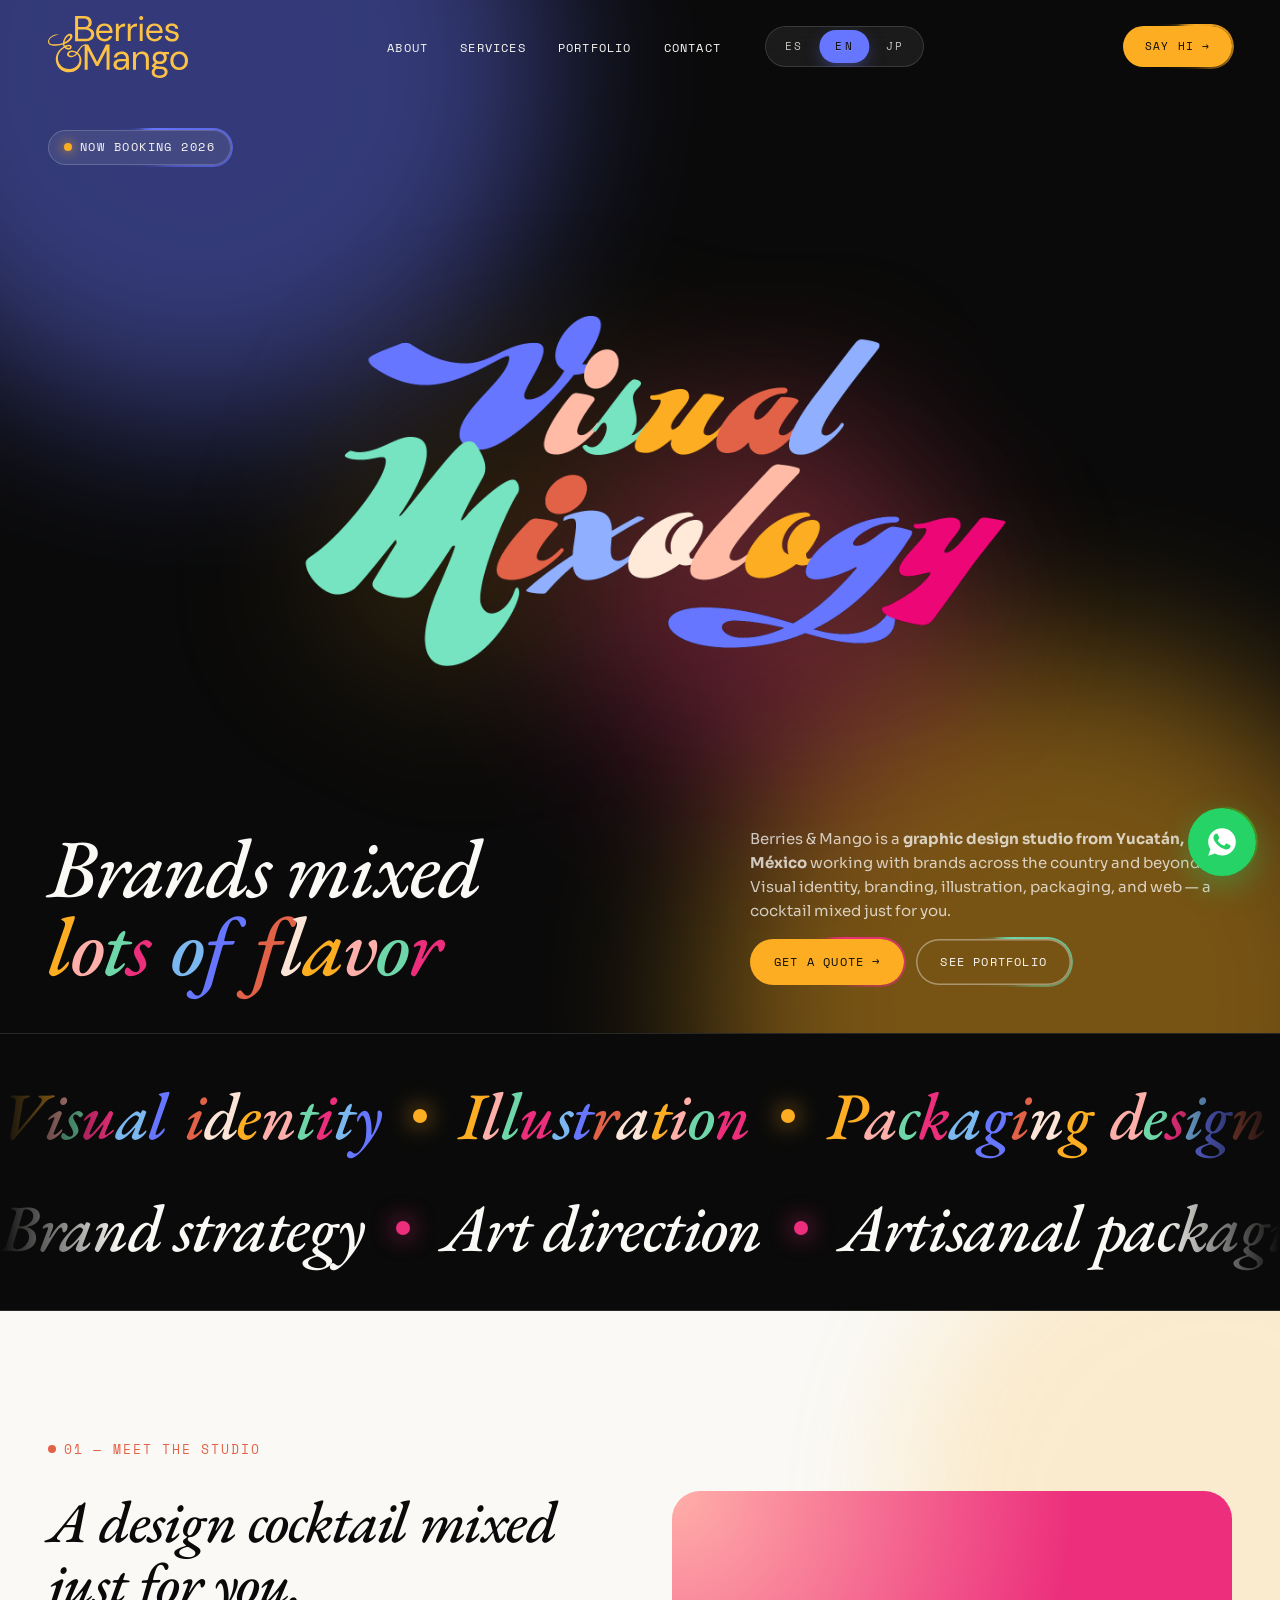
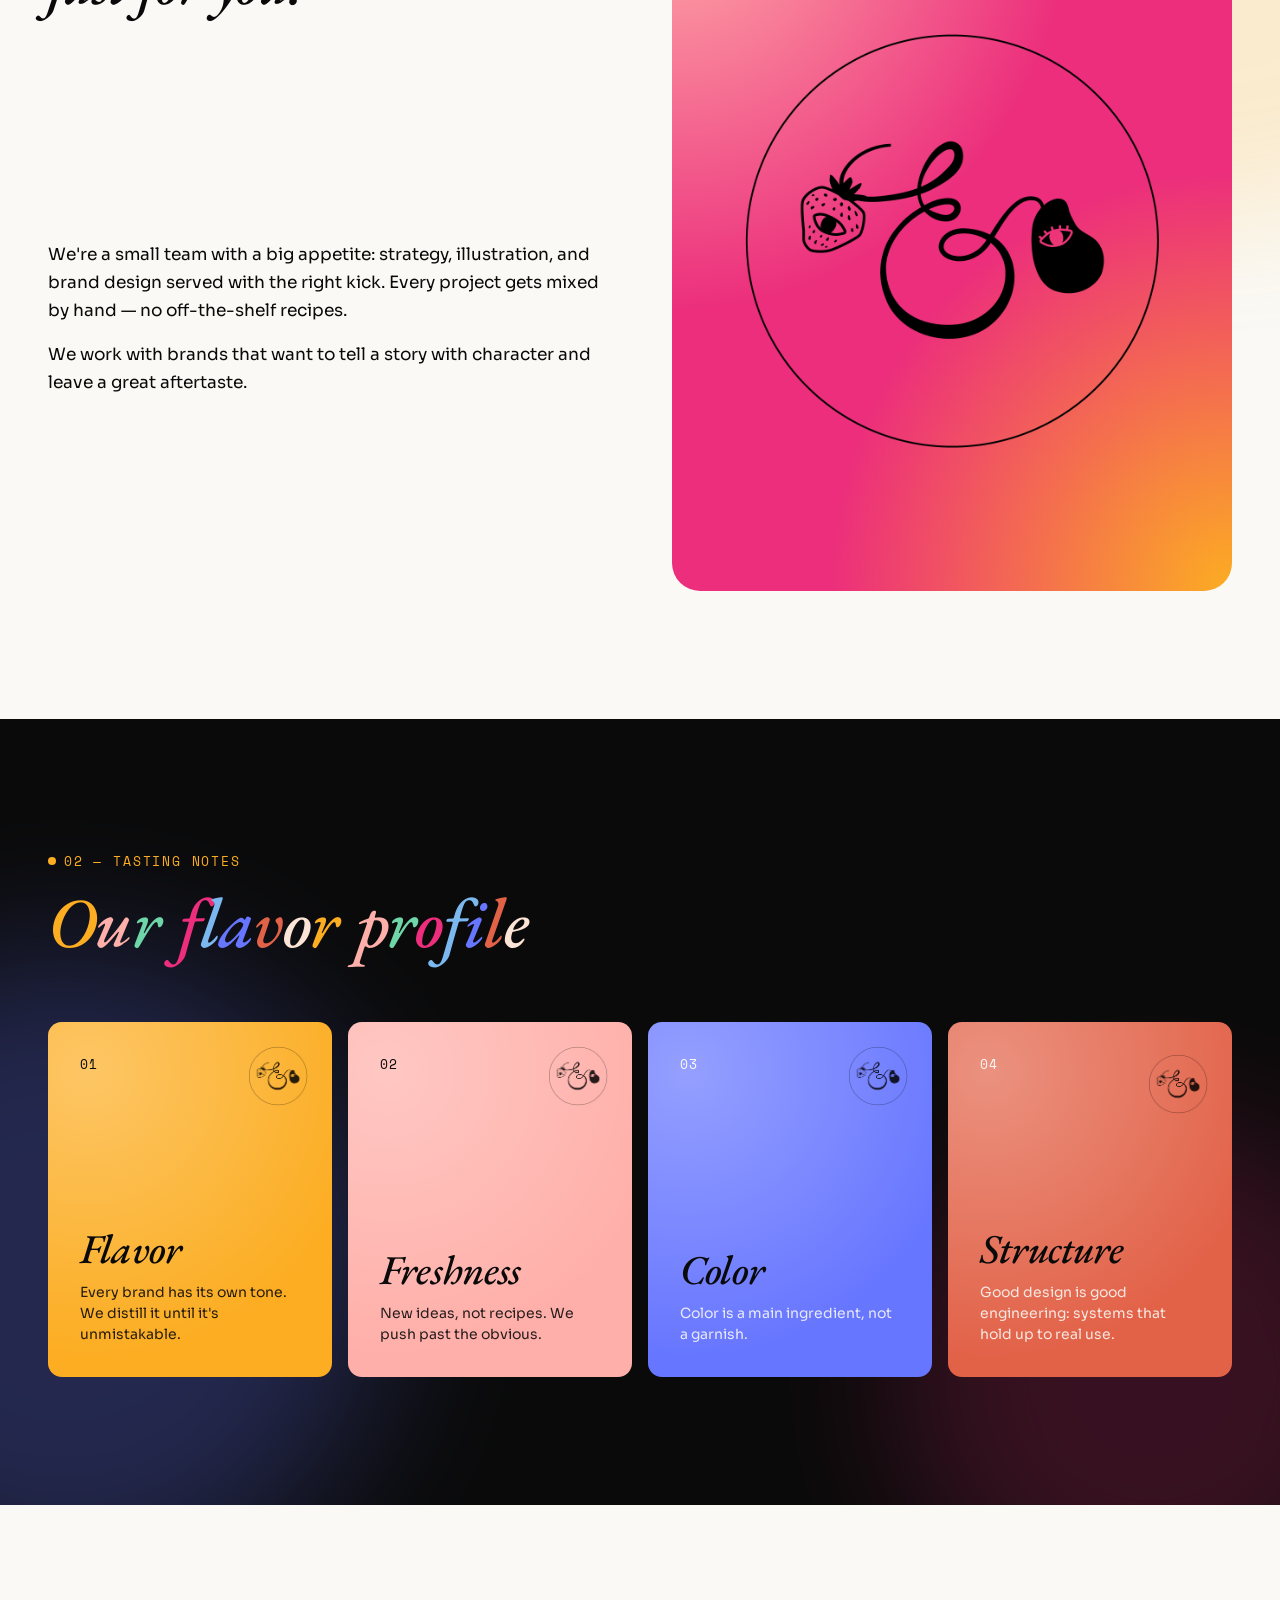
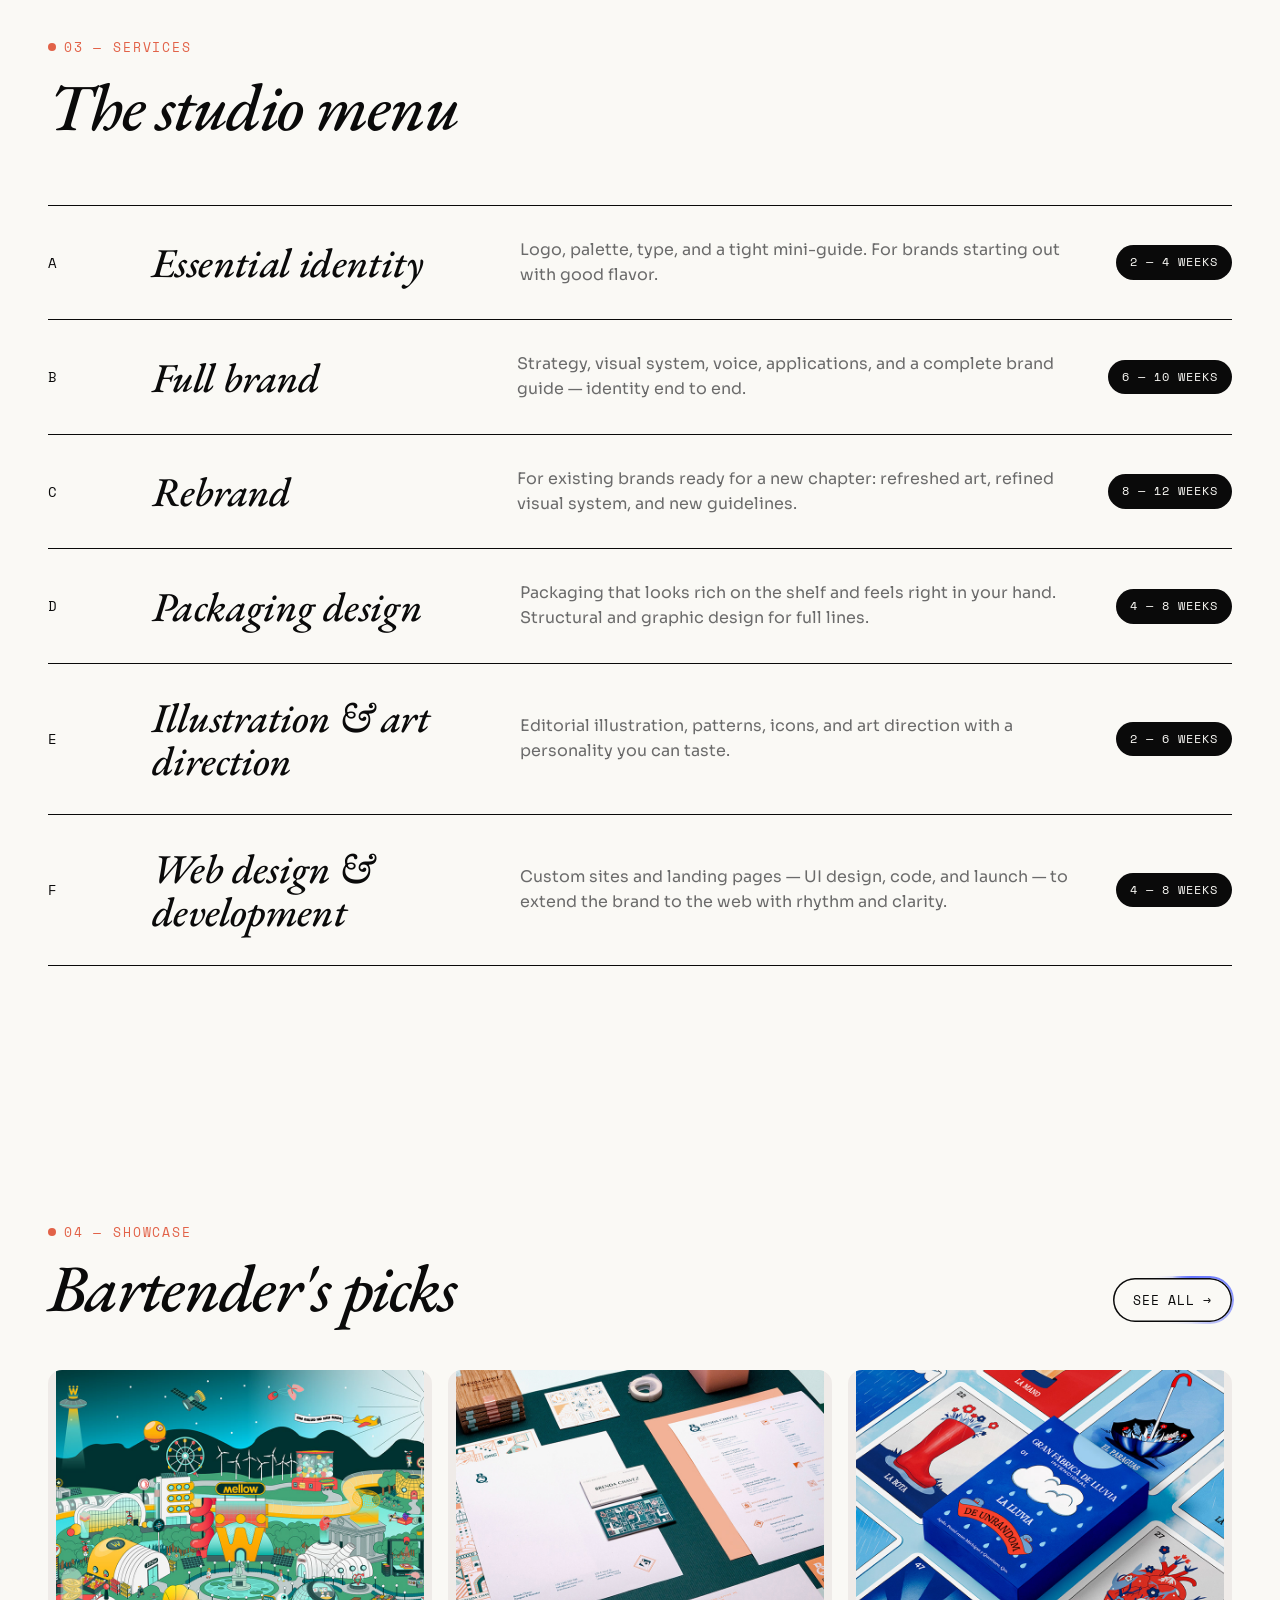
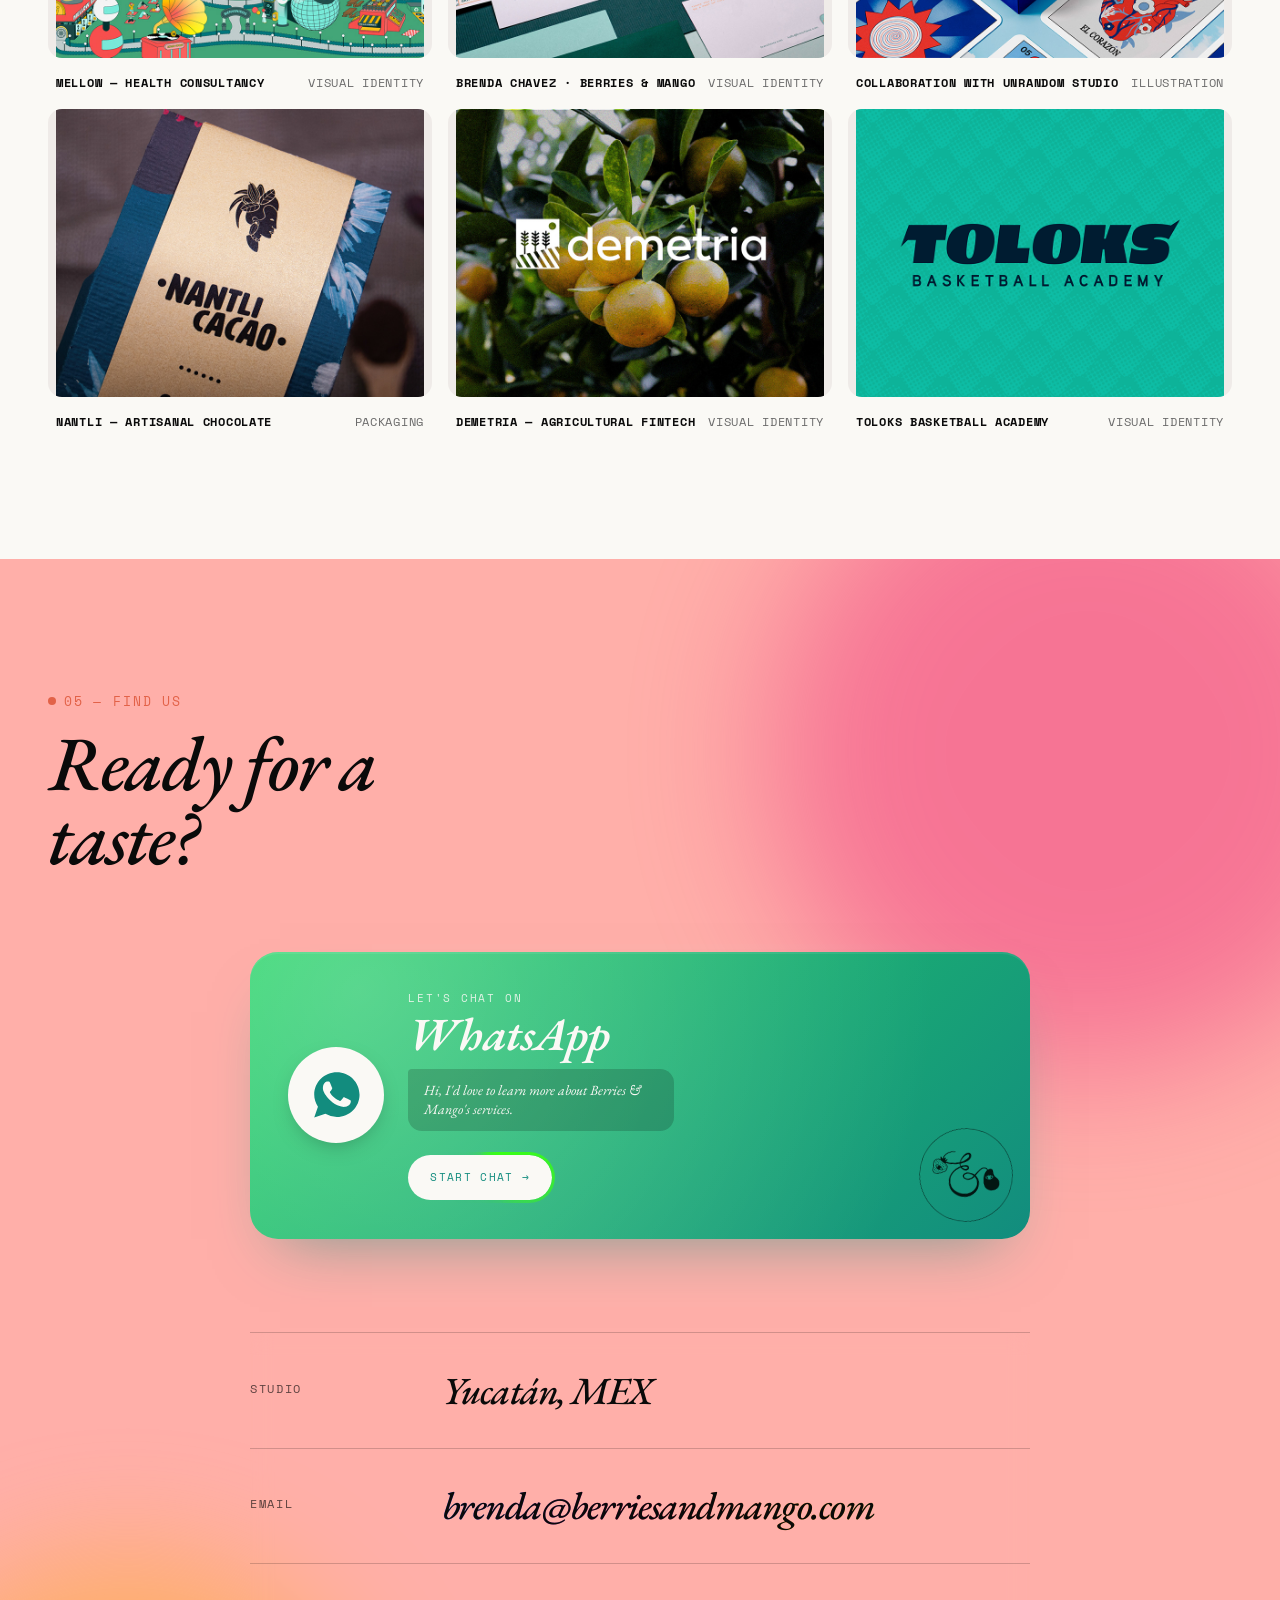
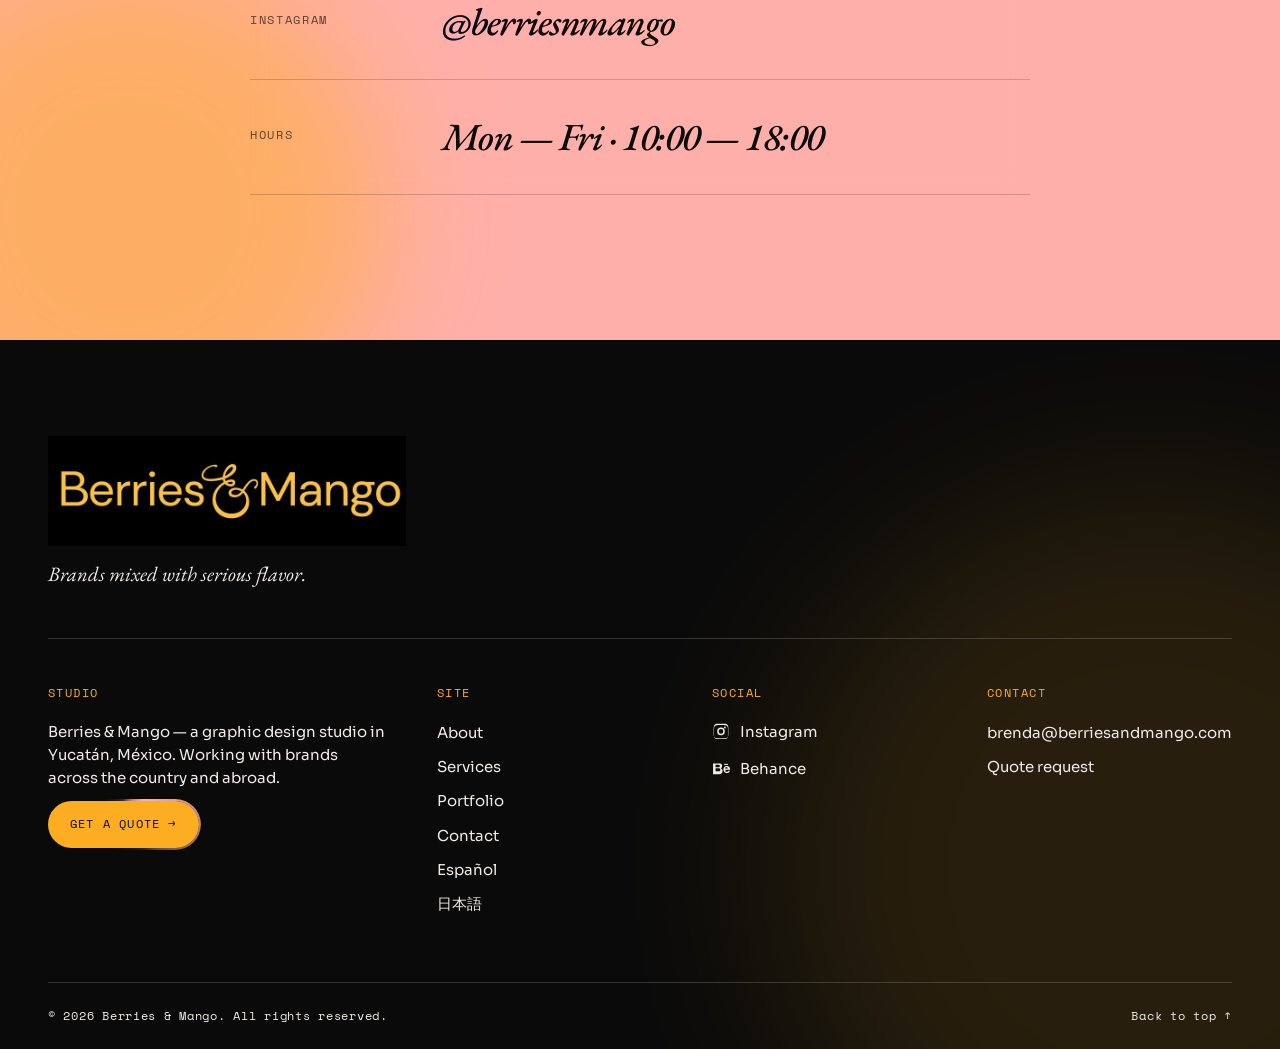
==== en/index.html @ c218f455 "JP polish: Japan auto-redirect, color-morphing switcher, bilingual logos 1. JAPAN AUTO-REDIRECT VIA " ====
<!DOCTYPE html>
<html lang="en">
<head>
    <meta charset="UTF-8">
    <meta name="viewport" content="width=device-width, initial-scale=1.0, viewport-fit=cover">

    <!-- Language detection: EN default here, ja or Asia/Tokyo → /jp/, es/pt → / -->
    <script>
    (function(){try{
        if(localStorage.getItem('bm-lang')==='en') return;
        var langs=(navigator.languages||[navigator.language||'en']).map(function(l){return (l||'').slice(0,2).toLowerCase()});
        var tz='';try{tz=Intl.DateTimeFormat().resolvedOptions().timeZone||'';}catch(e){}
        var inJapan = tz === 'Asia/Tokyo' || langs.some(function(l){return l==='ja';});
        if(inJapan) { location.replace('/jp/' + (location.hash||'')); return; }
        if(langs.some(function(l){return l==='es'||l==='pt'||l==='ca'||l==='gl';})) location.replace('/' + (location.hash||''));
    }catch(e){}})();
    </script>

    <!-- ============== PRIMARY SEO ============== -->
    <title>Berries &amp; Mango — Graphic Design Studio from Yucatán, México</title>
    <meta name="description" content="Berries &amp; Mango is a graphic design studio based in Yucatán, México — working with brands across the country and abroad. Visual identity, branding, packaging, illustration, and web design served with serious flavor.">
    <meta name="keywords" content="graphic design studio Mexico, branding studio Yucatán, Mexican design studio, packaging design Mexico, visual identity studio, illustration studio, web design Mexico, brand strategy, Berries and Mango, Brenda Chavez">
    <meta name="author" content="Berries &amp; Mango">
    <meta name="robots" content="index, follow, max-image-preview:large, max-snippet:-1">
    <meta name="googlebot" content="index, follow">
    <meta name="theme-color" content="#0a0a0a">
    <meta name="color-scheme" content="dark light">

    <link rel="canonical" href="https://berriesandmango.com/en/">
    <link rel="alternate" hreflang="en" href="https://berriesandmango.com/en/">
    <link rel="alternate" hreflang="es-MX" href="https://berriesandmango.com/">
    <link rel="alternate" hreflang="es" href="https://berriesandmango.com/">
    <link rel="alternate" hreflang="ja" href="https://berriesandmango.com/jp/">
    <link rel="alternate" hreflang="x-default" href="https://berriesandmango.com/">

    <meta name="geo.region" content="MX-YUC">
    <meta name="geo.placename" content="Mérida, Yucatán, México">
    <meta name="geo.position" content="20.9674;-89.5926">
    <meta name="ICBM" content="20.9674, -89.5926">

    <!-- ============== OPEN GRAPH ============== -->
    <meta property="og:type" content="website">
    <meta property="og:site_name" content="Berries &amp; Mango">
    <meta property="og:title" content="Berries &amp; Mango — Graphic Design Studio from Yucatán, México">
    <meta property="og:description" content="Visual identity, branding, packaging, illustration, and web design. A graphic design studio from Yucatán, México, working with brands across the country and abroad.">
    <meta property="og:url" content="https://berriesandmango.com/en/">
    <meta property="og:locale" content="en_US">
    <meta property="og:locale:alternate" content="es_MX">
    <meta property="og:image" content="https://berriesandmango.com/assets/images/hero-visual-mixology-clean.png">
    <meta property="og:image:width" content="2724">
    <meta property="og:image:height" content="1292">
    <meta property="og:image:alt" content="Visual Mixology — Berries &amp; Mango design studio">

    <!-- ============== TWITTER ============== -->
    <meta name="twitter:card" content="summary_large_image">
    <meta name="twitter:site" content="@berriesnmango">
    <meta name="twitter:creator" content="@berriesnmango">
    <meta name="twitter:title" content="Berries &amp; Mango — Graphic Design Studio from Yucatán, México">
    <meta name="twitter:description" content="Visual identity, branding, packaging, illustration, and web — served with serious flavor.">
    <meta name="twitter:image" content="https://berriesandmango.com/assets/images/hero-visual-mixology-clean.png">

    <!-- ============== ICONS / MANIFEST ============== -->
    <link rel="icon" type="image/png" sizes="192x192" href="/assets/images/favicon-192.png">
    <link rel="apple-touch-icon" href="/assets/images/favicon-192.png">
    <link rel="manifest" href="/site.webmanifest">
    <meta name="apple-mobile-web-app-title" content="Berries &amp; Mango">
    <meta name="application-name" content="Berries &amp; Mango">
    <meta name="format-detection" content="telephone=no">

    <!-- ============== PERFORMANCE ============== -->
    <link rel="preload" as="image" href="/assets/images/hero-visual-mixology-clean.png" fetchpriority="high">
    <link rel="preload" as="style" href="/styles.css">

    <link rel="stylesheet" href="/styles.css">

    <!-- ============== STRUCTURED DATA — Organization ============== -->
    <script type="application/ld+json">
    {
      "@context": "https://schema.org",
      "@type": "Organization",
      "@id": "https://berriesandmango.com/#organization",
      "name": "Berries & Mango",
      "alternateName": ["Berries and Mango", "B&M"],
      "url": "https://berriesandmango.com/en/",
      "logo": { "@type": "ImageObject", "url": "https://berriesandmango.com/assets/images/logo-symbol.png", "width": 512, "height": 512 },
      "image": "https://berriesandmango.com/assets/images/hero-visual-mixology-clean.png",
      "description": "Graphic design studio in Yucatán, México. Branding, visual identity, packaging, illustration, and web design for brands across Mexico and abroad.",
      "foundingDate": "2018",
      "founder": { "@type": "Person", "name": "Brenda Chavez" },
      "address": { "@type": "PostalAddress", "addressLocality": "Mérida", "addressRegion": "Yucatán", "addressCountry": "MX" },
      "areaServed": [
        { "@type": "Country", "name": "Mexico" },
        { "@type": "Country", "name": "United States" },
        { "@type": "Country", "name": "Spain" },
        { "@type": "AdministrativeArea", "name": "Latin America" }
      ],
      "knowsLanguage": ["es", "en"],
      "email": "brenda@berriesandmango.com",
      "sameAs": ["https://instagram.com/berriesnmango", "https://www.behance.net/berriesnmango"],
      "contactPoint": [{ "@type": "ContactPoint", "contactType": "sales", "availableLanguage": ["Spanish", "English"], "url": "https://wa.me/529993946353" }]
    }
    </script>

    <script type="application/ld+json">
    {
      "@context": "https://schema.org",
      "@type": "WebSite",
      "@id": "https://berriesandmango.com/en/#website",
      "url": "https://berriesandmango.com/en/",
      "name": "Berries & Mango",
      "description": "Graphic design studio in Yucatán, México — branding, visual identity, packaging, illustration and web design.",
      "inLanguage": "en",
      "publisher": { "@id": "https://berriesandmango.com/#organization" }
    }
    </script>

    <script type="application/ld+json">
    {
      "@context": "https://schema.org",
      "@type": "ProfessionalService",
      "@id": "https://berriesandmango.com/en/#service",
      "name": "Berries & Mango — Design Services",
      "image": "https://berriesandmango.com/assets/images/hero-visual-mixology-clean.png",
      "url": "https://berriesandmango.com/en/#services",
      "telephone": "+52-999-394-6353",
      "priceRange": "$$",
      "address": { "@type": "PostalAddress", "addressLocality": "Mérida", "addressRegion": "Yucatán", "addressCountry": "MX" },
      "geo": { "@type": "GeoCoordinates", "latitude": 20.9674, "longitude": -89.5926 },
      "serviceArea": { "@type": "GeoCircle", "geoMidpoint": { "@type": "GeoCoordinates", "latitude": 23.6345, "longitude": -102.5528 }, "geoRadius": "2000000" },
      "areaServed": [
        { "@type": "Country", "name": "Mexico" },
        { "@type": "Country", "name": "United States" },
        { "@type": "Country", "name": "Spain" }
      ],
      "hasOfferCatalog": {
        "@type": "OfferCatalog",
        "name": "Studio menu",
        "itemListElement": [
          { "@type": "Offer", "itemOffered": { "@type": "Service", "name": "Essential identity", "description": "Logo, palette, type, and a tight mini-guide for brands just getting started." } },
          { "@type": "Offer", "itemOffered": { "@type": "Service", "name": "Full brand", "description": "Strategy, visual system, voice, applications, and a complete brand guide." } },
          { "@type": "Offer", "itemOffered": { "@type": "Service", "name": "Rebrand", "description": "For existing brands ready for a new chapter — refreshed art, refined system, new guides." } },
          { "@type": "Offer", "itemOffered": { "@type": "Service", "name": "Packaging design", "description": "Structural and graphic packaging for a whole product line." } },
          { "@type": "Offer", "itemOffered": { "@type": "Service", "name": "Illustration & art direction", "description": "Editorial illustration, patterns, icons, and art direction with personality." } },
          { "@type": "Offer", "itemOffered": { "@type": "Service", "name": "Web design & development", "description": "Custom sites and landing pages — UI design, code, and launch — to extend the brand to the web." } }
        ]
      }
    }
    </script>
</head>
<body class="page">

    <!-- ============== LOADER ============== -->
    <div class="loader" data-loader>
        <div class="loader__inner">
            <div class="loader__mark" data-color-mix="violet,mint,mango">B&amp;M</div>
            <div class="loader__bar"><div class="loader__bar-fill" data-loader-bar></div></div>
            <span class="loader__progress" data-loader-progress>0%</span>
        </div>
    </div>

    <div class="page__wrap">

        <!-- ============== HEADER ============== -->
        <header class="header" data-header>
            <div class="header__inner">
                <a class="header__logo" href="/en/" aria-label="Berries &amp; Mango — Home">
                    <img class="header__logo-mark" src="/assets/images/logo.svg" alt="Berries &amp; Mango">
                </a>

                <nav class="header__nav" aria-label="Main navigation">
                    <ul class="header__nav-list">
                        <li class="header__nav-item"><a class="header__nav-link" href="#about">About</a></li>
                        <li class="header__nav-item"><a class="header__nav-link" href="#services">Services</a></li>
                        <li class="header__nav-item"><a class="header__nav-link" href="/en/portfolio.html">Portfolio</a></li>
                        <li class="header__nav-item"><a class="header__nav-link" href="#contact">Contact</a></li>
                        <li class="header__nav-item header__nav-item--lang">
                            <div class="lang" style="--lang-count: 3; --lang-pos: 1;" data-active="en" role="group" aria-label="Switch language">
                                <a class="lang__opt" href="/" data-lang-switch="es" aria-label="Cambiar a Español">ES</a>
                                <a class="lang__opt is-active" href="/en/" data-lang-switch="en" aria-current="true">EN</a>
                                <a class="lang__opt" href="/jp/" data-lang-switch="ja" aria-label="日本語に切替">JP</a>
                            </div>
                        </li>
                    </ul>
                </nav>

                <a class="header__cta glow glow--mango" href="https://wa.me/529993946353?text=Hi%2C%20I'd%20love%20to%20learn%20more%20about%20Berries%20%26%20Mango's%20services." target="_blank" rel="noopener noreferrer" data-magnetic="0.25">
                    <span>Say hi</span>
                    <span aria-hidden="true">→</span>
                </a>

                <button class="header__burger glow glow--mango" type="button" aria-label="Open menu" data-burger>
                    <span class="header__burger-line"></span>
                    <span class="header__burger-line"></span>
                </button>
            </div>
        </header>

        <main class="page__main" id="top">

            <!-- ============== HERO ============== -->
            <section class="hero" id="hero">
                <div class="hero__bg" aria-hidden="true">
                    <div class="hero__bg-blob hero__bg-blob--1"></div>
                    <div class="hero__bg-blob hero__bg-blob--2"></div>
                    <div class="hero__bg-blob hero__bg-blob--3"></div>
                </div>

                <div class="hero__inner">
                    <a class="hero__eyebrow hero__eyebrow--link glow glow--violet" style="--glow-delay:.15s"
                       href="https://wa.me/529993946353?text=Hi%2C%20I'd%20love%20to%20book%20a%20call%20to%20chat%20about%20my%20project."
                       target="_blank" rel="noopener noreferrer">
                        Now booking 2026
                    </a>

                    <div class="hero__art">
                        <img class="hero__art-img" src="/assets/images/hero-visual-mixology-clean.png" alt="Visual Mixology — Berries &amp; Mango" width="2724" height="1292" fetchpriority="high" decoding="async">
                    </div>

                    <div class="hero__copy">
                        <h1 class="hero__heading" data-wave>
                            <span class="hero__heading-line">Brands mixed</span>
                            <span class="hero__heading-line hero__heading-line--mix" data-color-mix>lots of flavor</span>
                        </h1>

                        <div class="hero__body">
                            <p class="hero__lede">
                                Berries &amp; Mango is a <strong>graphic design studio from Yucatán, México</strong>
                                working with brands across the country and beyond. Visual identity, branding,
                                illustration, packaging, and web — a cocktail mixed just for you.
                            </p>

                            <div class="hero__actions">
                                <a class="hero__cta hero__cta--primary glow glow--pink" style="--glow-delay:.4s" href="https://wa.me/529993946353?text=Hi%2C%20I'd%20like%20a%20quote%20for%20a%20design%20project." data-magnetic="0.3">
                                    <span>Get a quote</span>
                                    <span class="hero__cta-arrow" aria-hidden="true">→</span>
                                </a>
                                <a class="hero__cta hero__cta--ghost glow glow--mint" style="--glow-delay:.9s" href="/en/portfolio.html" data-magnetic="0.2">
                                    <span>See portfolio</span>
                                </a>
                            </div>
                        </div>
                    </div>
                </div>
            </section>

            <!-- ============== MARQUEE ============== -->
            <section class="marquee" aria-label="Services">
                <div class="marquee__row">
                    <div class="marquee__track" data-marquee>
                        <div class="marquee__group">
                            <span class="marquee__item" data-color-mix>Visual identity</span>
                            <span class="marquee__dot" aria-hidden="true"></span>
                            <span class="marquee__item" data-color-mix>Illustration</span>
                            <span class="marquee__dot" aria-hidden="true"></span>
                            <span class="marquee__item" data-color-mix>Packaging design</span>
                            <span class="marquee__dot" aria-hidden="true"></span>
                            <span class="marquee__item" data-color-mix>Web design</span>
                            <span class="marquee__dot" aria-hidden="true"></span>
                            <span class="marquee__item" data-color-mix>Brand design</span>
                            <span class="marquee__dot" aria-hidden="true"></span>
                            <span class="marquee__item" data-color-mix>Graphic design</span>
                            <span class="marquee__dot" aria-hidden="true"></span>
                            <span class="marquee__item" data-color-mix>Icon design</span>
                            <span class="marquee__dot" aria-hidden="true"></span>
                            <span class="marquee__item" data-color-mix>Brands with flavor</span>
                            <span class="marquee__dot" aria-hidden="true"></span>
                            <span class="marquee__item" data-color-mix>Patterns</span>
                            <span class="marquee__dot" aria-hidden="true"></span>
                            <span class="marquee__item" data-color-mix>Strategy</span>
                            <span class="marquee__dot" aria-hidden="true"></span>
                            <span class="marquee__item" data-color-mix>Brand guidelines</span>
                            <span class="marquee__dot" aria-hidden="true"></span>
                        </div>
                        <div class="marquee__group" aria-hidden="true">
                            <span class="marquee__item" data-color-mix>Visual identity</span>
                            <span class="marquee__dot"></span>
                            <span class="marquee__item" data-color-mix>Illustration</span>
                            <span class="marquee__dot"></span>
                            <span class="marquee__item" data-color-mix>Packaging design</span>
                            <span class="marquee__dot"></span>
                            <span class="marquee__item" data-color-mix>Web design</span>
                            <span class="marquee__dot"></span>
                            <span class="marquee__item" data-color-mix>Brand design</span>
                            <span class="marquee__dot"></span>
                            <span class="marquee__item" data-color-mix>Graphic design</span>
                            <span class="marquee__dot"></span>
                            <span class="marquee__item" data-color-mix>Icon design</span>
                            <span class="marquee__dot"></span>
                            <span class="marquee__item" data-color-mix>Brands with flavor</span>
                            <span class="marquee__dot"></span>
                            <span class="marquee__item" data-color-mix>Patterns</span>
                            <span class="marquee__dot"></span>
                            <span class="marquee__item" data-color-mix>Strategy</span>
                            <span class="marquee__dot"></span>
                            <span class="marquee__item" data-color-mix>Brand guidelines</span>
                            <span class="marquee__dot"></span>
                        </div>
                    </div>
                </div>

                <div class="marquee__row marquee__row--reverse">
                    <div class="marquee__track">
                        <div class="marquee__group">
                            <span class="marquee__item">Brand strategy</span>
                            <span class="marquee__dot" aria-hidden="true"></span>
                            <span class="marquee__item">Art direction</span>
                            <span class="marquee__dot" aria-hidden="true"></span>
                            <span class="marquee__item">Artisanal packaging</span>
                            <span class="marquee__dot" aria-hidden="true"></span>
                            <span class="marquee__item">Custom websites</span>
                            <span class="marquee__dot" aria-hidden="true"></span>
                            <span class="marquee__item">Logo design</span>
                            <span class="marquee__dot" aria-hidden="true"></span>
                            <span class="marquee__item">Visual Mixology</span>
                            <span class="marquee__dot" aria-hidden="true"></span>
                            <span class="marquee__item">Mexican design studio</span>
                            <span class="marquee__dot" aria-hidden="true"></span>
                            <span class="marquee__item">Brand identity</span>
                            <span class="marquee__dot" aria-hidden="true"></span>
                            <span class="marquee__item">Visual system</span>
                            <span class="marquee__dot" aria-hidden="true"></span>
                            <span class="marquee__item">Made in Yucatán</span>
                            <span class="marquee__dot" aria-hidden="true"></span>
                        </div>
                        <div class="marquee__group" aria-hidden="true">
                            <span class="marquee__item">Brand strategy</span>
                            <span class="marquee__dot"></span>
                            <span class="marquee__item">Art direction</span>
                            <span class="marquee__dot"></span>
                            <span class="marquee__item">Artisanal packaging</span>
                            <span class="marquee__dot"></span>
                            <span class="marquee__item">Custom websites</span>
                            <span class="marquee__dot"></span>
                            <span class="marquee__item">Logo design</span>
                            <span class="marquee__dot"></span>
                            <span class="marquee__item">Visual Mixology</span>
                            <span class="marquee__dot"></span>
                            <span class="marquee__item">Mexican design studio</span>
                            <span class="marquee__dot"></span>
                            <span class="marquee__item">Brand identity</span>
                            <span class="marquee__dot"></span>
                            <span class="marquee__item">Visual system</span>
                            <span class="marquee__dot"></span>
                            <span class="marquee__item">Made in Yucatán</span>
                            <span class="marquee__dot"></span>
                        </div>
                    </div>
                </div>
            </section>

            <!-- ============== ABOUT ============== -->
            <section class="conoce" id="about">
                <div class="conoce__inner">
                    <p class="conoce__eyebrow">01 — Meet the studio</p>
                    <h2 class="conoce__heading">
                        A <em>design cocktail</em> mixed<br>
                        just for you.
                    </h2>
                    <div class="conoce__body">
                        <p class="conoce__text">
                            We're a small team with a big appetite: strategy, illustration, and brand
                            design served with the right kick. Every project gets mixed by hand —
                            no off-the-shelf recipes.
                        </p>
                        <p class="conoce__text">
                            We work with brands that want to tell a story with character and
                            leave a great aftertaste.
                        </p>
                    </div>
                    <div class="conoce__media">
                        <img class="conoce__symbol" src="/assets/images/logo-symbol.png" alt="Berries &amp; Mango symbol">

                        <div class="conoce__sticker conoce__sticker--berry" aria-hidden="true">
                            <img src="/assets/images/logo-symbol.png" alt="">
                        </div>
                        <div class="conoce__sticker conoce__sticker--spark" aria-hidden="true">
                            <img src="/assets/images/logo-symbol.png" alt="">
                        </div>
                    </div>
                </div>
            </section>

            <!-- ============== PROPIEDADES (Tasting notes) ============== -->
            <section class="propiedades" id="tasting-notes">
                <div class="propiedades__inner">
                    <p class="propiedades__eyebrow">02 — Tasting notes</p>
                    <h2 class="propiedades__heading" data-color-mix>Our flavor profile</h2>

                    <ul class="propiedades__grid">
                        <li class="propiedades__item propiedades__item--mango">
                            <span class="propiedades__index">01</span>
                            <div class="propiedades__sticker" aria-hidden="true">
                                <img src="/assets/images/logo-symbol.png" alt="" style="width:100%;height:100%">
                            </div>
                            <h3 class="propiedades__item-title">Flavor</h3>
                            <p class="propiedades__item-text">
                                Every brand has its own tone. We distill it until it's unmistakable.
                            </p>
                        </li>
                        <li class="propiedades__item propiedades__item--coral">
                            <span class="propiedades__index">02</span>
                            <div class="propiedades__sticker" aria-hidden="true">
                                <img src="/assets/images/logo-symbol.png" alt="" style="width:100%;height:100%">
                            </div>
                            <h3 class="propiedades__item-title">Freshness</h3>
                            <p class="propiedades__item-text">
                                New ideas, not recipes. We push past the obvious.
                            </p>
                        </li>
                        <li class="propiedades__item propiedades__item--violet">
                            <span class="propiedades__index">03</span>
                            <div class="propiedades__sticker" aria-hidden="true">
                                <img src="/assets/images/logo-symbol.png" alt="" style="width:100%;height:100%">
                            </div>
                            <h3 class="propiedades__item-title">Color</h3>
                            <p class="propiedades__item-text">
                                Color is a main ingredient, not a garnish.
                            </p>
                        </li>
                        <li class="propiedades__item propiedades__item--rust">
                            <span class="propiedades__index">04</span>
                            <div class="propiedades__sticker" aria-hidden="true">
                                <img src="/assets/images/logo-symbol.png" alt="" style="width:100%;height:auto;transform:translateY(8px)">
                            </div>
                            <h3 class="propiedades__item-title">Structure</h3>
                            <p class="propiedades__item-text">
                                Good design is good engineering: systems that hold up to real use.
                            </p>
                        </li>
                    </ul>
                </div>
            </section>

            <!-- ============== SERVICES ============== -->
            <section class="presentaciones" id="services">
                <div class="presentaciones__inner">
                    <p class="presentaciones__eyebrow">03 — Services</p>
                    <h2 class="presentaciones__heading">The studio menu</h2>

                    <ol class="presentaciones__list">
                        <li class="presentaciones__row">
                            <span class="presentaciones__num">A</span>
                            <h3 class="presentaciones__row-title">Essential identity</h3>
                            <p class="presentaciones__row-desc">
                                Logo, palette, type, and a tight mini-guide. For brands starting out with good flavor.
                            </p>
                            <span class="presentaciones__row-tag">2 — 4 weeks</span>
                        </li>
                        <li class="presentaciones__row">
                            <span class="presentaciones__num">B</span>
                            <h3 class="presentaciones__row-title">Full brand</h3>
                            <p class="presentaciones__row-desc">
                                Strategy, visual system, voice, applications, and a complete brand guide — identity end to end.
                            </p>
                            <span class="presentaciones__row-tag">6 — 10 weeks</span>
                        </li>
                        <li class="presentaciones__row">
                            <span class="presentaciones__num">C</span>
                            <h3 class="presentaciones__row-title">Rebrand</h3>
                            <p class="presentaciones__row-desc">
                                For existing brands ready for a new chapter: refreshed art, refined visual system, and new guidelines.
                            </p>
                            <span class="presentaciones__row-tag">8 — 12 weeks</span>
                        </li>
                        <li class="presentaciones__row">
                            <span class="presentaciones__num">D</span>
                            <h3 class="presentaciones__row-title">Packaging design</h3>
                            <p class="presentaciones__row-desc">
                                Packaging that looks rich on the shelf and feels right in your hand. Structural and graphic design for full lines.
                            </p>
                            <span class="presentaciones__row-tag">4 — 8 weeks</span>
                        </li>
                        <li class="presentaciones__row">
                            <span class="presentaciones__num">E</span>
                            <h3 class="presentaciones__row-title">Illustration &amp; art direction</h3>
                            <p class="presentaciones__row-desc">
                                Editorial illustration, patterns, icons, and art direction with a personality you can taste.
                            </p>
                            <span class="presentaciones__row-tag">2 — 6 weeks</span>
                        </li>
                        <li class="presentaciones__row">
                            <span class="presentaciones__num">F</span>
                            <h3 class="presentaciones__row-title">Web design &amp; development</h3>
                            <p class="presentaciones__row-desc">
                                Custom sites and landing pages — UI design, code, and launch — to extend the brand to the web with rhythm and clarity.
                            </p>
                            <span class="presentaciones__row-tag">4 — 8 weeks</span>
                        </li>
                    </ol>
                </div>
            </section>

            <!-- ============== SHOWCASE ============== -->
            <section class="showcase" id="showcase">
                <div class="showcase__inner">
                    <header class="showcase__head">
                        <p class="showcase__eyebrow">04 — Showcase</p>
                        <h2 class="showcase__heading">Bartender's picks</h2>
                        <a class="showcase__all glow glow--violet" style="--glow-delay:.2s" href="/en/portfolio.html" data-magnetic="0.2">See all →</a>
                    </header>

                    <ul class="showcase__grid" data-showcase>
                        <!-- Populated by scripts/showcase.js -->
                    </ul>
                </div>
            </section>

            <!-- ============== CONTACT ============== -->
            <section class="encuentra" id="contact">
                <div class="encuentra__inner">
                    <p class="encuentra__eyebrow">05 — Find us</p>
                    <h2 class="encuentra__heading">
                        Ready for a <em>taste</em>?
                    </h2>

                    <div class="encuentra__grid">

                        <a class="encuentra__whatsapp"
                           href="https://wa.me/529993946353?text=Hi%2C%20I'd%20love%20to%20learn%20more%20about%20Berries%20%26%20Mango's%20services."
                           target="_blank"
                           rel="noopener noreferrer"
                           data-magnetic="0.12">
                            <div class="encuentra__whatsapp-icon" aria-hidden="true">
                                <svg viewBox="0 0 32 32" fill="currentColor">
                                    <path d="M16.02 3C8.84 3 3 8.73 3 15.8c0 2.5.74 4.93 2.14 7L3 29l6.4-2.08a13.1 13.1 0 0 0 6.62 1.78h.01c7.18 0 13.02-5.73 13.02-12.8C29.05 8.73 23.2 3 16.02 3Zm7.58 18.08c-.32.9-1.88 1.72-2.6 1.83-.67.1-1.52.14-2.46-.16-.57-.18-1.3-.42-2.24-.82-3.95-1.67-6.52-5.58-6.72-5.85-.2-.27-1.6-2.12-1.6-4.05 0-1.93 1-2.88 1.36-3.27.36-.39.8-.48 1.06-.48.27 0 .53 0 .77.01.25.01.58-.1.91.7.32.77 1.08 2.67 1.18 2.86.1.2.16.43.03.7-.13.27-.2.43-.4.66-.2.23-.42.52-.6.7-.2.2-.4.42-.17.82.23.39 1.03 1.67 2.2 2.7 1.5 1.32 2.77 1.73 3.16 1.93.4.2.63.16.87-.1.23-.27 1-1.16 1.27-1.56.27-.39.53-.33.9-.2.36.13 2.3 1.07 2.7 1.27.4.2.67.3.77.46.1.16.1.92-.22 1.82Z"/>
                                </svg>
                            </div>
                            <div class="encuentra__whatsapp-body">
                                <span class="encuentra__whatsapp-label">Let's chat on</span>
                                <span class="encuentra__whatsapp-brand">WhatsApp</span>
                                <span class="encuentra__whatsapp-preview">Hi, I'd love to learn more about Berries &amp; Mango's services.</span>
                            </div>
                            <span class="encuentra__whatsapp-cta glow" style="--glow:#39ff14; --glow-thickness:3px; --glow-delay:.5s">
                                <span>Start chat</span>
                                <span class="encuentra__whatsapp-cta-arrow" aria-hidden="true">→</span>
                            </span>
                            <div class="encuentra__whatsapp-sticker" aria-hidden="true">
                                <img src="/assets/images/logo-symbol.png" alt="">
                            </div>
                        </a>

                        <dl class="encuentra__list">
                            <div class="encuentra__list-row">
                                <dt class="encuentra__list-key">Studio</dt>
                                <dd class="encuentra__list-val">Yucatán, MEX</dd>
                            </div>
                            <div class="encuentra__list-row">
                                <dt class="encuentra__list-key">Email</dt>
                                <dd class="encuentra__list-val">
                                    <a href="mailto:brenda@berriesandmango.com">brenda@berriesandmango.com</a>
                                </dd>
                            </div>
                            <div class="encuentra__list-row">
                                <dt class="encuentra__list-key">Instagram</dt>
                                <dd class="encuentra__list-val">
                                    <a href="https://instagram.com/berriesnmango" target="_blank" rel="noopener">@berriesnmango</a>
                                </dd>
                            </div>
                            <div class="encuentra__list-row">
                                <dt class="encuentra__list-key">Hours</dt>
                                <dd class="encuentra__list-val">Mon — Fri · 10:00 — 18:00</dd>
                            </div>
                        </dl>

                    </div>
                </div>
            </section>

        </main>

        <!-- ============== FOOTER ============== -->
        <footer class="footer">
            <div class="footer__hero">
                <img class="footer__logo" src="/assets/images/logo-wordmark.png" alt="Berries &amp; Mango">
                <p class="footer__tagline">Brands mixed with serious flavor.</p>
            </div>

            <div class="footer__inner">
                <div class="footer__col footer__col--brand">
                    <h4 class="footer__col-title">Studio</h4>
                    <p class="footer__link">Berries &amp; Mango — a graphic design studio in Yucatán, México. Working with brands across the country and abroad.</p>
                    <a class="footer__cta glow glow--coral" style="--glow-delay:.3s" href="https://wa.me/529993946353?text=Hi%2C%20I'd%20like%20a%20quote%20for%20a%20design%20project." data-magnetic="0.25">Get a quote →</a>
                </div>

                <div class="footer__col">
                    <h4 class="footer__col-title">Site</h4>
                    <ul class="footer__list">
                        <li><a class="footer__link" href="#about">About</a></li>
                        <li><a class="footer__link" href="#services">Services</a></li>
                        <li><a class="footer__link" href="/en/portfolio.html">Portfolio</a></li>
                        <li><a class="footer__link" href="#contact">Contact</a></li>
                        <li><a class="footer__link" href="/" data-lang-switch="es">Español</a></li>
                        <li><a class="footer__link" href="/jp/" data-lang-switch="ja">日本語</a></li>
                    </ul>
                </div>

                <div class="footer__col">
                    <h4 class="footer__col-title">Social</h4>
                    <ul class="footer__list">
                        <li>
                            <a class="footer__link footer__link--social" href="https://instagram.com/berriesnmango" target="_blank" rel="noopener" aria-label="Instagram">
                                <svg viewBox="0 0 24 24" class="footer__icon" aria-hidden="true"><path d="M12 2.2c3.2 0 3.6 0 4.85.07 1.17.05 1.8.25 2.23.41.56.22.96.48 1.38.9.42.42.68.82.9 1.38.16.42.36 1.06.41 2.23.06 1.27.07 1.65.07 4.85s0 3.58-.07 4.85c-.05 1.17-.25 1.8-.41 2.23-.22.56-.48.96-.9 1.38-.42.42-.82.68-1.38.9-.42.16-1.06.36-2.23.41-1.27.06-1.65.07-4.85.07s-3.58 0-4.85-.07c-1.17-.05-1.8-.25-2.23-.41a3.7 3.7 0 0 1-1.38-.9 3.7 3.7 0 0 1-.9-1.38c-.16-.42-.36-1.06-.41-2.23C2.2 15.58 2.2 15.2 2.2 12s0-3.58.07-4.85c.05-1.17.25-1.8.41-2.23.22-.56.48-.96.9-1.38.42-.42.82-.68 1.38-.9.42-.16 1.06-.36 2.23-.41C8.42 2.2 8.8 2.2 12 2.2Zm0 1.95c-3.15 0-3.5 0-4.74.06-1.07.05-1.65.23-2.04.38-.51.2-.88.44-1.27.83-.39.39-.63.76-.83 1.27-.15.39-.33.97-.38 2.04-.06 1.24-.06 1.6-.06 4.74s0 3.5.06 4.74c.05 1.07.23 1.65.38 2.04.2.51.44.88.83 1.27.39.39.76.63 1.27.83.39.15.97.33 2.04.38 1.24.06 1.6.06 4.74.06s3.5 0 4.74-.06c1.07-.05 1.65-.23 2.04-.38.51-.2.88-.44 1.27-.83.39-.39.63-.76.83-1.27.15-.39.33-.97.38-2.04.06-1.24.06-1.6.06-4.74s0-3.5-.06-4.74c-.05-1.07-.23-1.65-.38-2.04a3.4 3.4 0 0 0-.83-1.27 3.4 3.4 0 0 0-1.27-.83c-.39-.15-.97-.33-2.04-.38-1.24-.06-1.6-.06-4.74-.06Zm0 3.32a5.03 5.03 0 1 1 0 10.06 5.03 5.03 0 0 1 0-10.06Zm0 1.95a3.08 3.08 0 1 0 0 6.16 3.08 3.08 0 0 0 0-6.16Zm5.25-3.27a1.18 1.18 0 1 1 0 2.36 1.18 1.18 0 0 1 0-2.36Z" fill="currentColor"/></svg>
                                Instagram
                            </a>
                        </li>
                        <li>
                            <a class="footer__link footer__link--social" href="https://www.behance.net/berriesnmango" target="_blank" rel="noopener" aria-label="Behance">
                                <svg viewBox="0 0 26 24" class="footer__icon" aria-hidden="true"><path d="M9.86 5.4c.7 0 1.34.07 1.92.2.58.14 1.07.36 1.48.66.4.3.72.7.94 1.2.22.5.33 1.1.33 1.83 0 .79-.18 1.45-.54 1.97-.36.52-.89.95-1.6 1.27.95.27 1.66.75 2.13 1.43.47.68.7 1.5.7 2.47 0 .78-.15 1.46-.46 2.02-.3.56-.71 1.02-1.23 1.38-.51.36-1.1.62-1.77.79-.66.16-1.34.24-2.04.24H1.5V5.4h8.36Zm-.5 5.5c.58 0 1.06-.14 1.43-.41.37-.27.56-.71.56-1.32 0-.34-.06-.62-.18-.84a1.3 1.3 0 0 0-.5-.52 2.16 2.16 0 0 0-.7-.27 4.2 4.2 0 0 0-.83-.08H5.18v3.44h4.18Zm.23 5.77c.32 0 .63-.03.92-.1.29-.06.55-.17.77-.32.22-.15.4-.35.53-.6.13-.25.2-.58.2-.97 0-.78-.22-1.34-.66-1.67-.44-.34-1.02-.51-1.74-.51H5.18v4.17h4.41ZM18.83 16.7c.5.5 1.22.74 2.16.74.68 0 1.26-.17 1.75-.51.49-.34.79-.7.9-1.08h2.32c-.37 1.16-.94 1.98-1.7 2.47-.76.49-1.69.74-2.78.74-.76 0-1.44-.12-2.05-.36a4.45 4.45 0 0 1-1.55-1.02 4.55 4.55 0 0 1-.97-1.6 5.84 5.84 0 0 1-.34-2.02c0-.72.12-1.4.35-2.02.23-.62.55-1.16.97-1.61.42-.46.93-.81 1.52-1.07.6-.26 1.26-.39 1.98-.39.81 0 1.51.16 2.12.47.6.32 1.1.74 1.5 1.27.4.53.69 1.13.86 1.81.18.68.24 1.4.18 2.14h-6.74c0 .77.27 1.49.78 1.99Zm3.76-5.34a2 2 0 0 0-1.57-.6c-.43 0-.79.07-1.07.22-.29.15-.52.33-.7.55-.18.22-.3.45-.36.7a3.2 3.2 0 0 0-.13.62h4.16c-.06-.66-.27-1.16-.66-1.5Z" fill="currentColor"/><path d="M17.5 6h5.5v1.5h-5.5z" fill="currentColor"/></svg>
                                Behance
                            </a>
                        </li>
                    </ul>
                </div>

                <div class="footer__col">
                    <h4 class="footer__col-title">Contact</h4>
                    <ul class="footer__list">
                        <li><a class="footer__link" href="mailto:brenda@berriesandmango.com">brenda@berriesandmango.com</a></li>
                        <li><a class="footer__link" href="#contact">Quote request</a></li>
                    </ul>
                </div>
            </div>

            <div class="footer__bottom">
                <span class="footer__copy">© <span data-year>2026</span> Berries &amp; Mango. All rights reserved.</span>
                <a class="footer__top" href="#top"><span>Back to top</span> <span aria-hidden="true">↑</span></a>
            </div>
        </footer>

    </div>

    <a class="whatsapp-float glow glow--green"
       href="https://wa.me/529993946353?text=Hi%2C%20I'd%20love%20to%20learn%20more%20about%20Berries%20%26%20Mango's%20services."
       target="_blank" rel="noopener noreferrer"
       aria-label="Chat on WhatsApp">
        <svg viewBox="0 0 32 32" fill="currentColor" aria-hidden="true">
            <path d="M16.02 3C8.84 3 3 8.73 3 15.8c0 2.5.74 4.93 2.14 7L3 29l6.4-2.08a13.1 13.1 0 0 0 6.62 1.78h.01c7.18 0 13.02-5.73 13.02-12.8C29.05 8.73 23.2 3 16.02 3Zm7.58 18.08c-.32.9-1.88 1.72-2.6 1.83-.67.1-1.52.14-2.46-.16-.57-.18-1.3-.42-2.24-.82-3.95-1.67-6.52-5.58-6.72-5.85-.2-.27-1.6-2.12-1.6-4.05 0-1.93 1-2.88 1.36-3.27.36-.39.8-.48 1.06-.48.27 0 .53 0 .77.01.25.01.58-.1.91.7.32.77 1.08 2.67 1.18 2.86.1.2.16.43.03.7-.13.27-.2.43-.4.66-.2.23-.42.52-.6.7-.2.2-.4.42-.17.82.23.39 1.03 1.67 2.2 2.7 1.5 1.32 2.77 1.73 3.16 1.93.4.2.63.16.87-.1.23-.27 1-1.16 1.27-1.56.27-.39.53-.33.9-.2.36.13 2.3 1.07 2.7 1.27.4.2.67.3.77.46.1.16.1.92-.22 1.82Z"/>
        </svg>
    </a>

    <!-- ============== SCRIPTS ============== -->
    <script>window.BM_LANG = 'en';</script>
    <script src="/scripts/colorize.js" defer></script>
    <script src="/scripts/loader.js" defer></script>
    <script src="/scripts/header.js" defer></script>
    <script src="/scripts/marquee.js" defer></script>
    <script src="/scripts/showcase.js" defer></script>
    <script src="/scripts/encuentra.js" defer></script>
    <script src="/scripts/motion.js" defer></script>
    <script src="/scripts/main.js" defer></script>
    <script src="/scripts/lang-switch.js" defer></script>
</body>
</html>
---- styles.css ----
/* =========================================================
   Berries & Mango — styles.css
   Single entry point. Only this file is linked from index.html.
   ========================================================= */

/* Fonts */
@import url("Fonts/fonts.css");

/* Blocks (BEM — one file per section, imported in render order) */
@import url("Blocks/loader.css");
@import url("Blocks/page.css");
@import url("Blocks/header.css");
@import url("Blocks/menu.css");
@import url("Blocks/hero.css");
@import url("Blocks/marquee.css");
@import url("Blocks/conoce.css");
@import url("Blocks/propiedades.css");
@import url("Blocks/presentaciones.css");
@import url("Blocks/showcase.css");
@import url("Blocks/productos.css");
@import url("Blocks/encuentra.css");
@import url("Blocks/portfolio.css");
@import url("Blocks/viewer.css");
@import url("Blocks/lightbox.css");
@import url("Blocks/footer.css");
@import url("Blocks/whatsapp.css");
@import url("Blocks/glow.css");
@import url("Blocks/lang.css");
---- styles.css ----
/* =========================================================
   Berries & Mango — styles.css
   Single entry point. Only this file is linked from index.html.
   ========================================================= */

/* Fonts */
@import url("Fonts/fonts.css");

/* Blocks (BEM — one file per section, imported in render order) */
@import url("Blocks/loader.css");
@import url("Blocks/page.css");
@import url("Blocks/header.css");
@import url("Blocks/menu.css");
@import url("Blocks/hero.css");
@import url("Blocks/marquee.css");
@import url("Blocks/conoce.css");
@import url("Blocks/propiedades.css");
@import url("Blocks/presentaciones.css");
@import url("Blocks/showcase.css");
@import url("Blocks/productos.css");
@import url("Blocks/encuentra.css");
@import url("Blocks/portfolio.css");
@import url("Blocks/viewer.css");
@import url("Blocks/lightbox.css");
@import url("Blocks/footer.css");
@import url("Blocks/whatsapp.css");
@import url("Blocks/glow.css");
@import url("Blocks/lang.css");
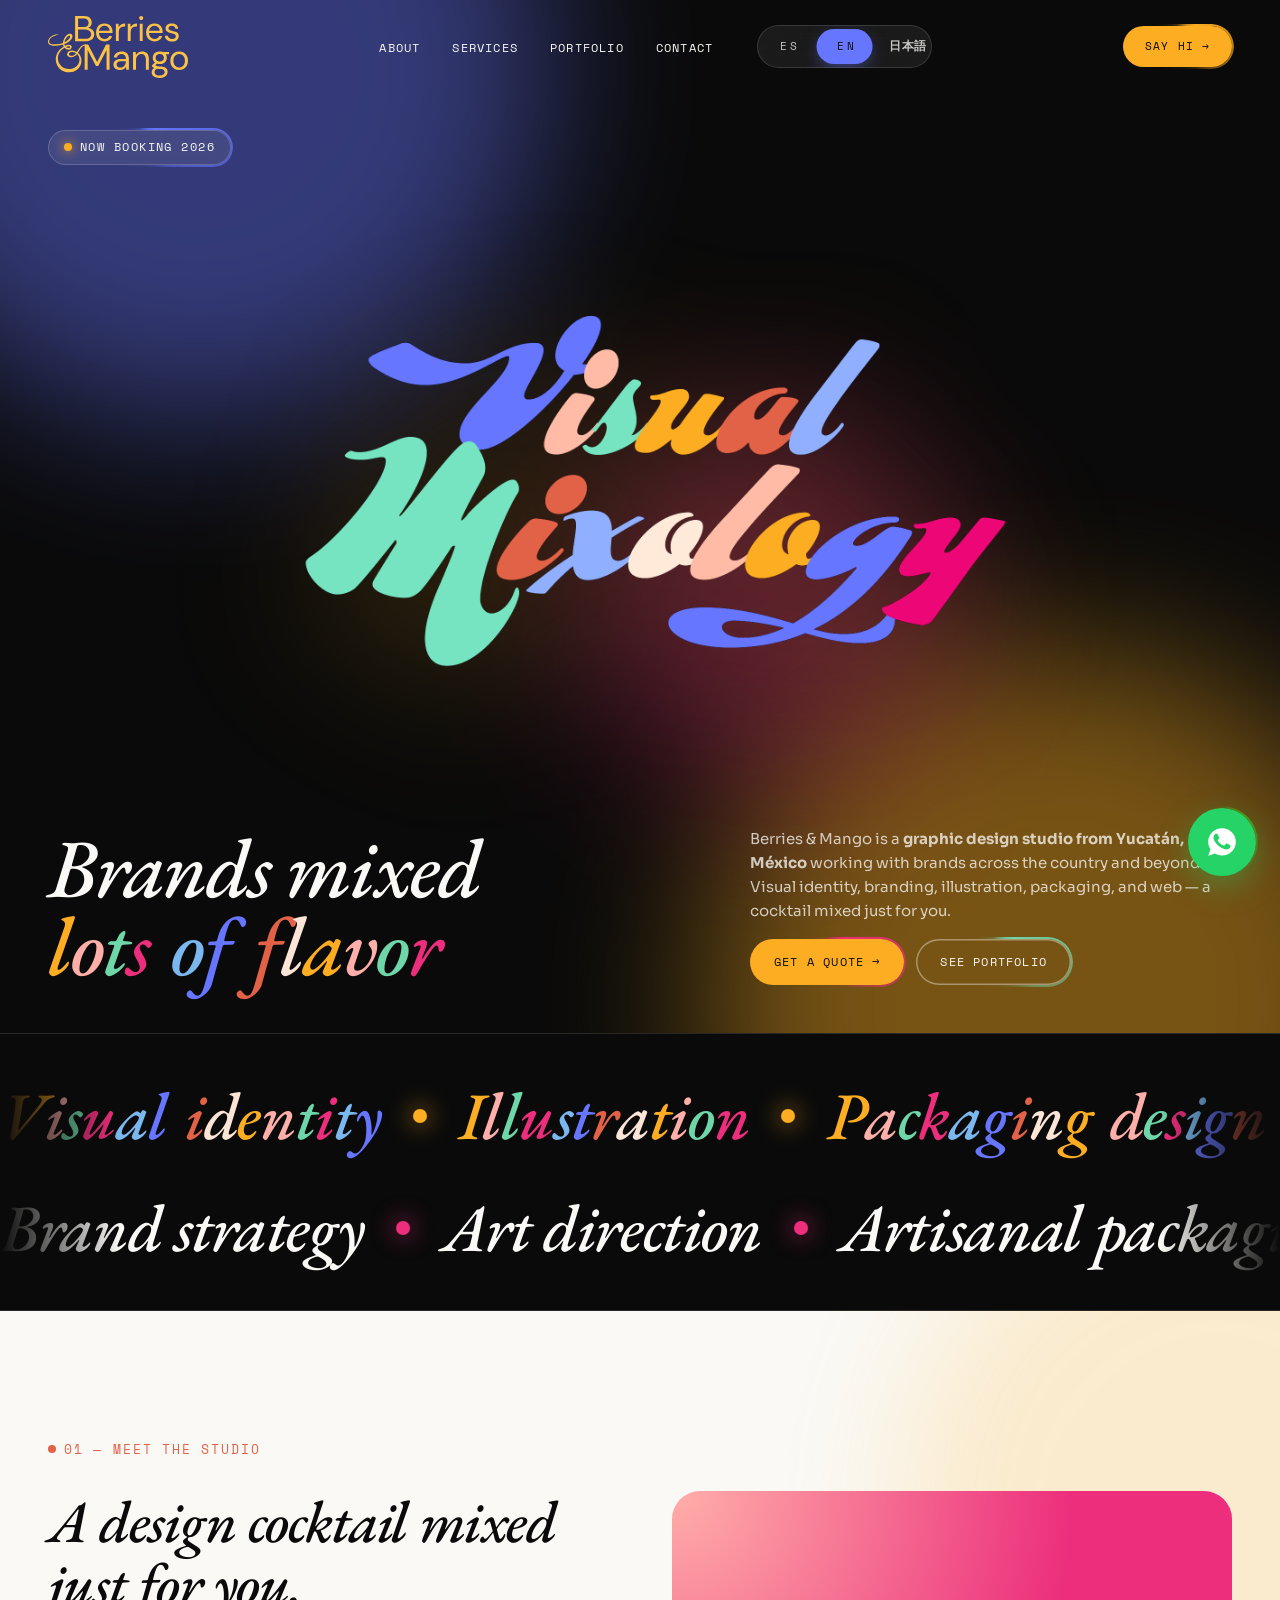
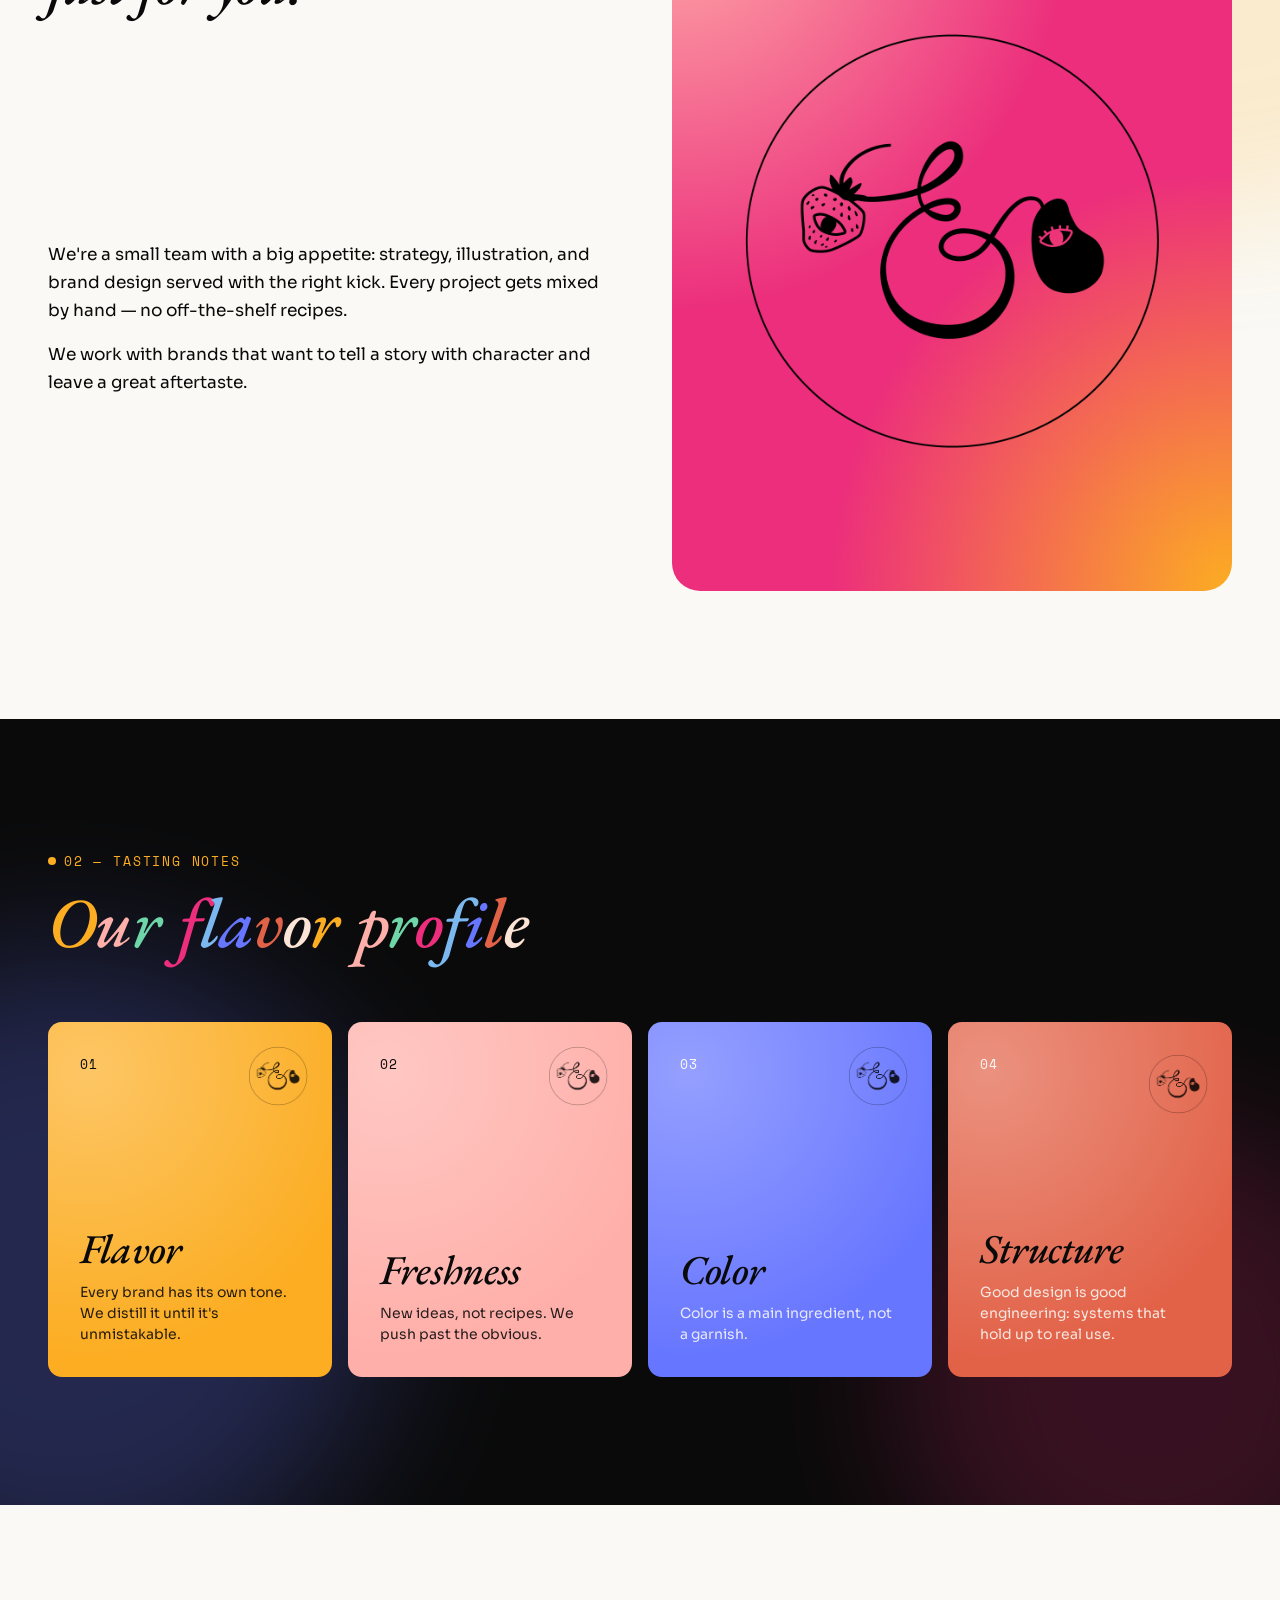
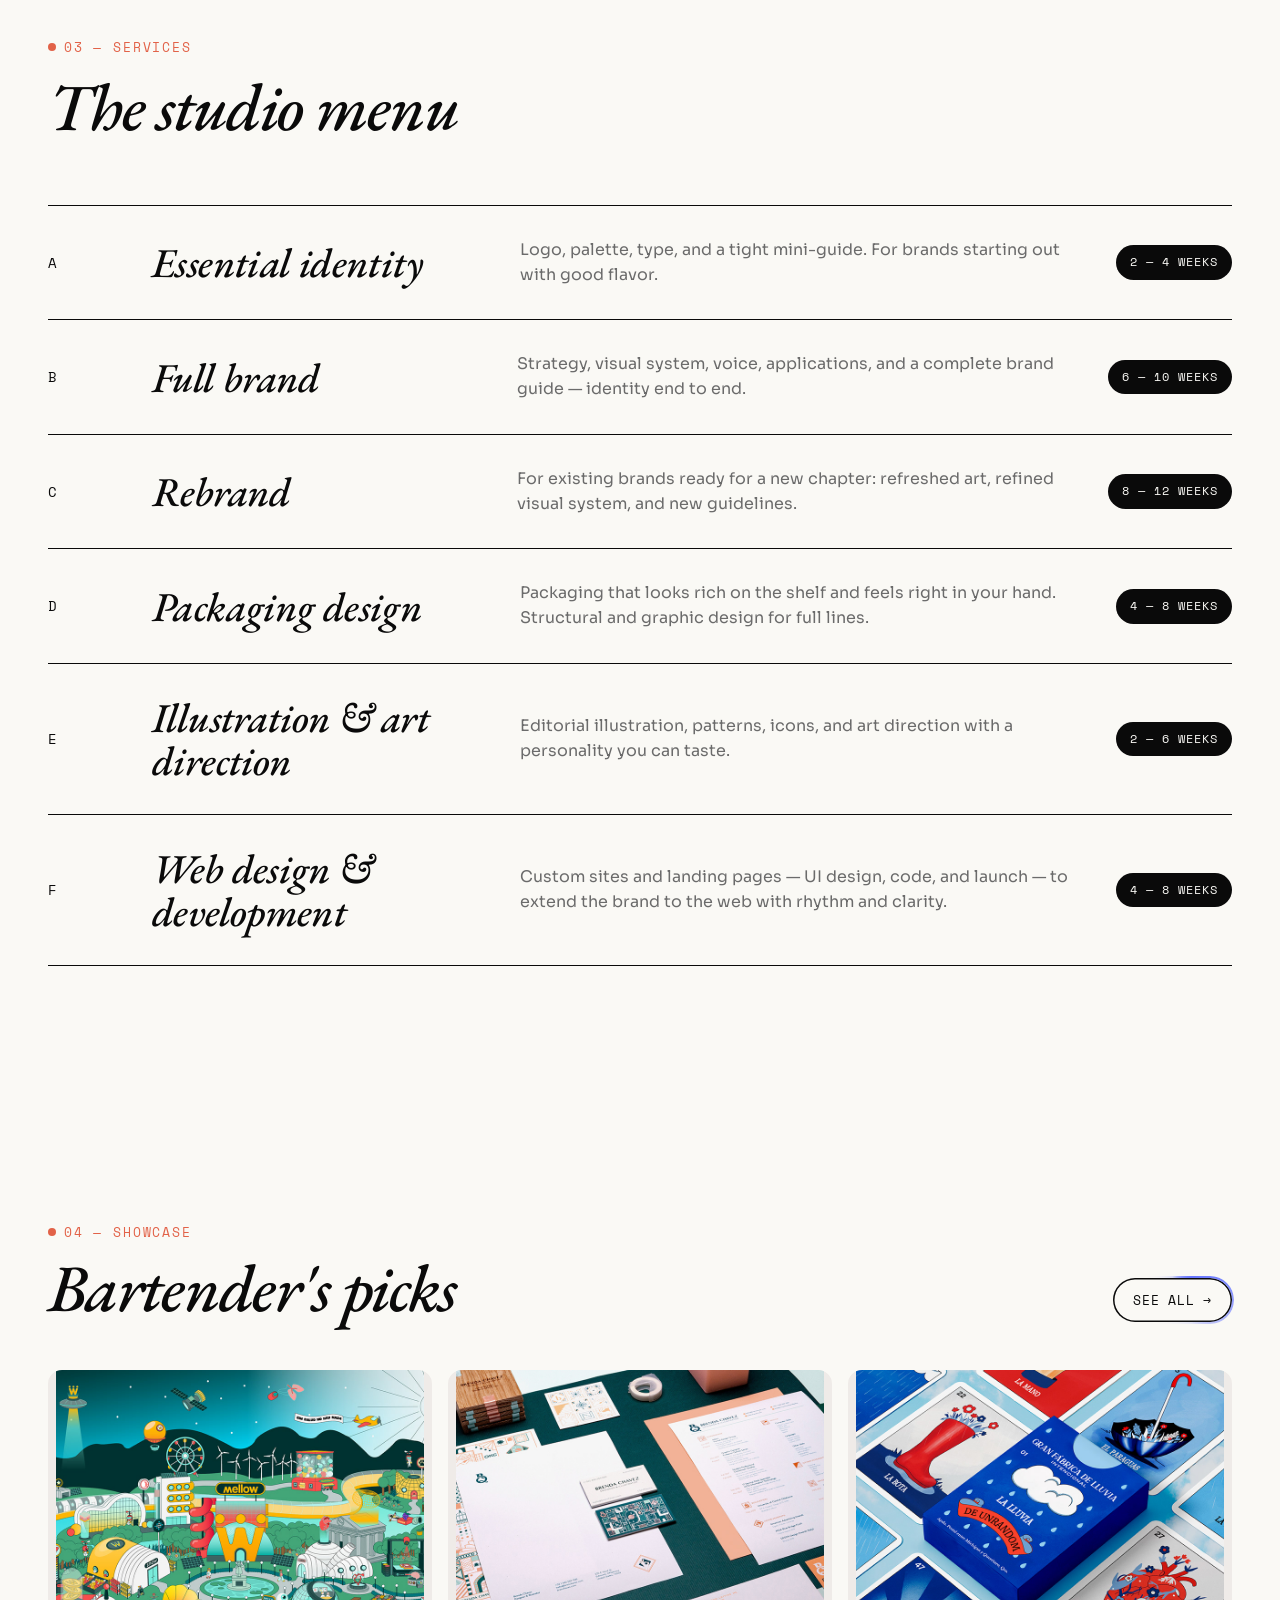
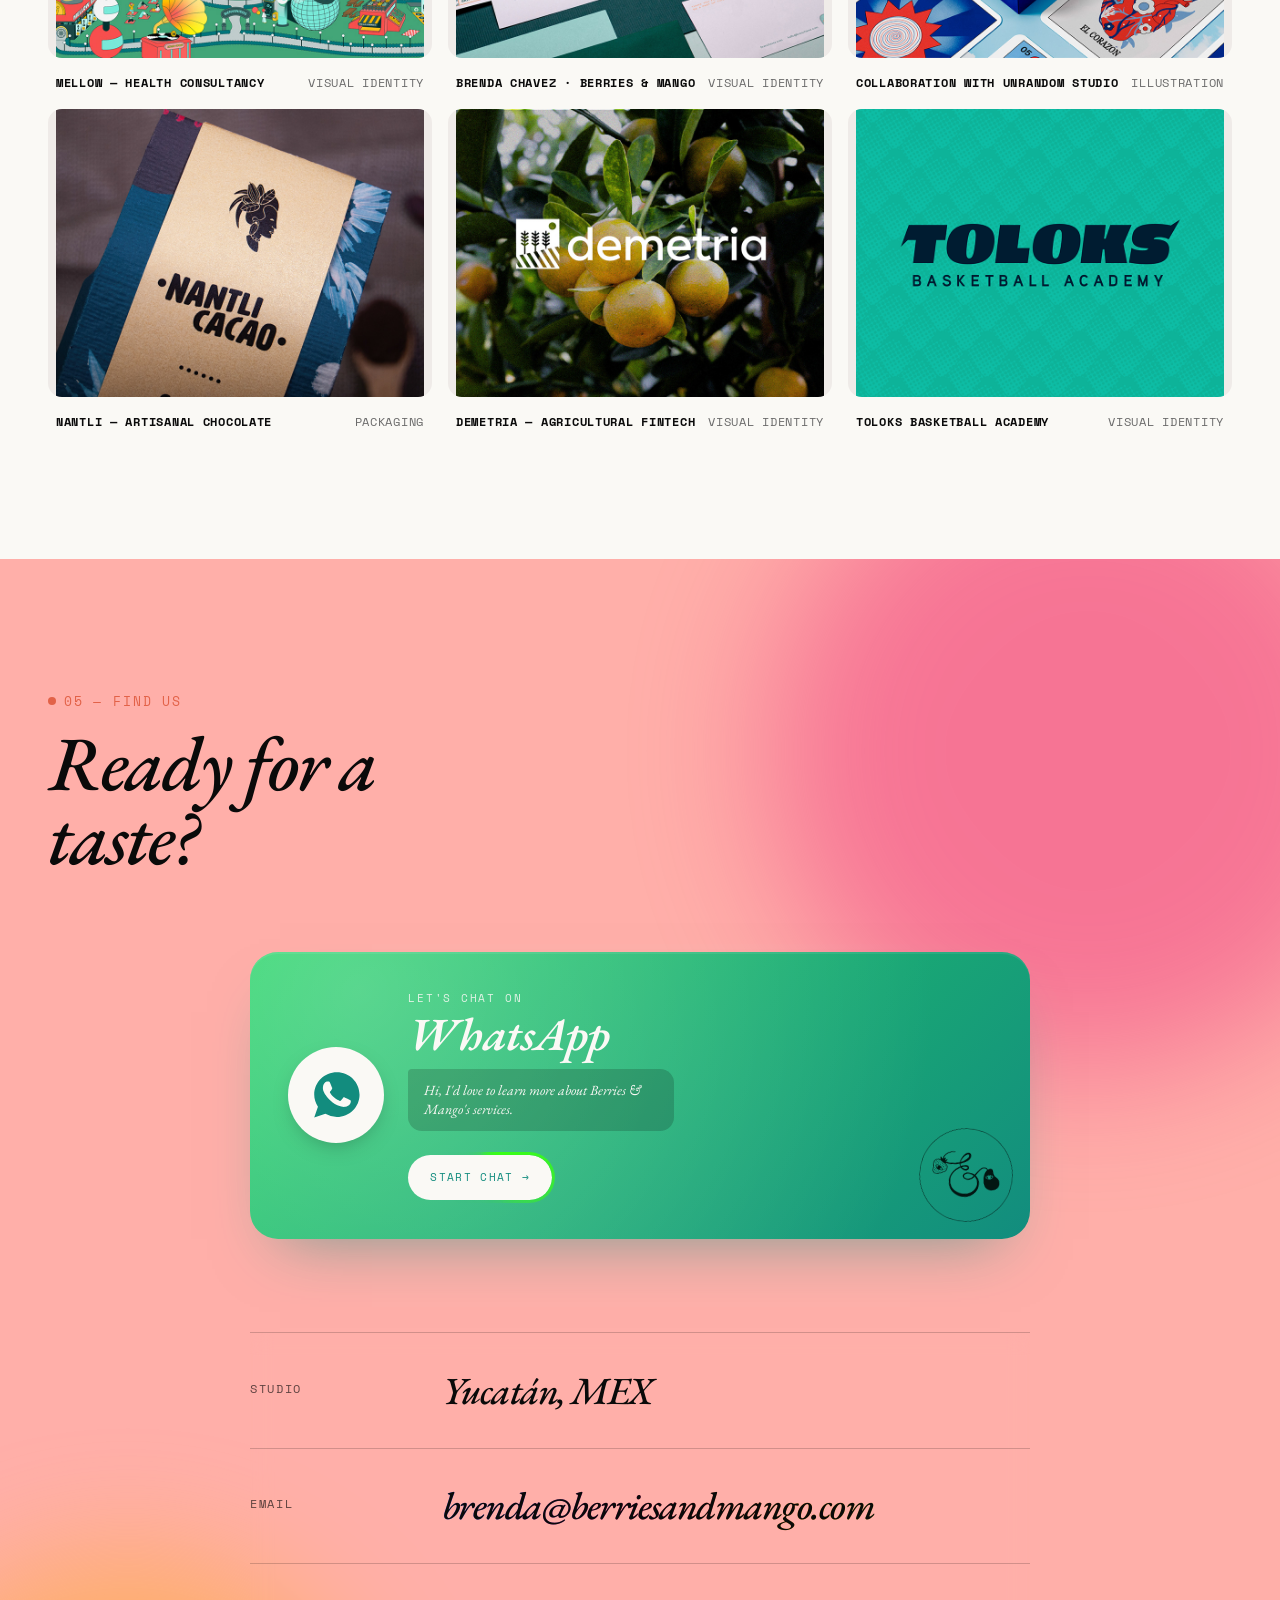
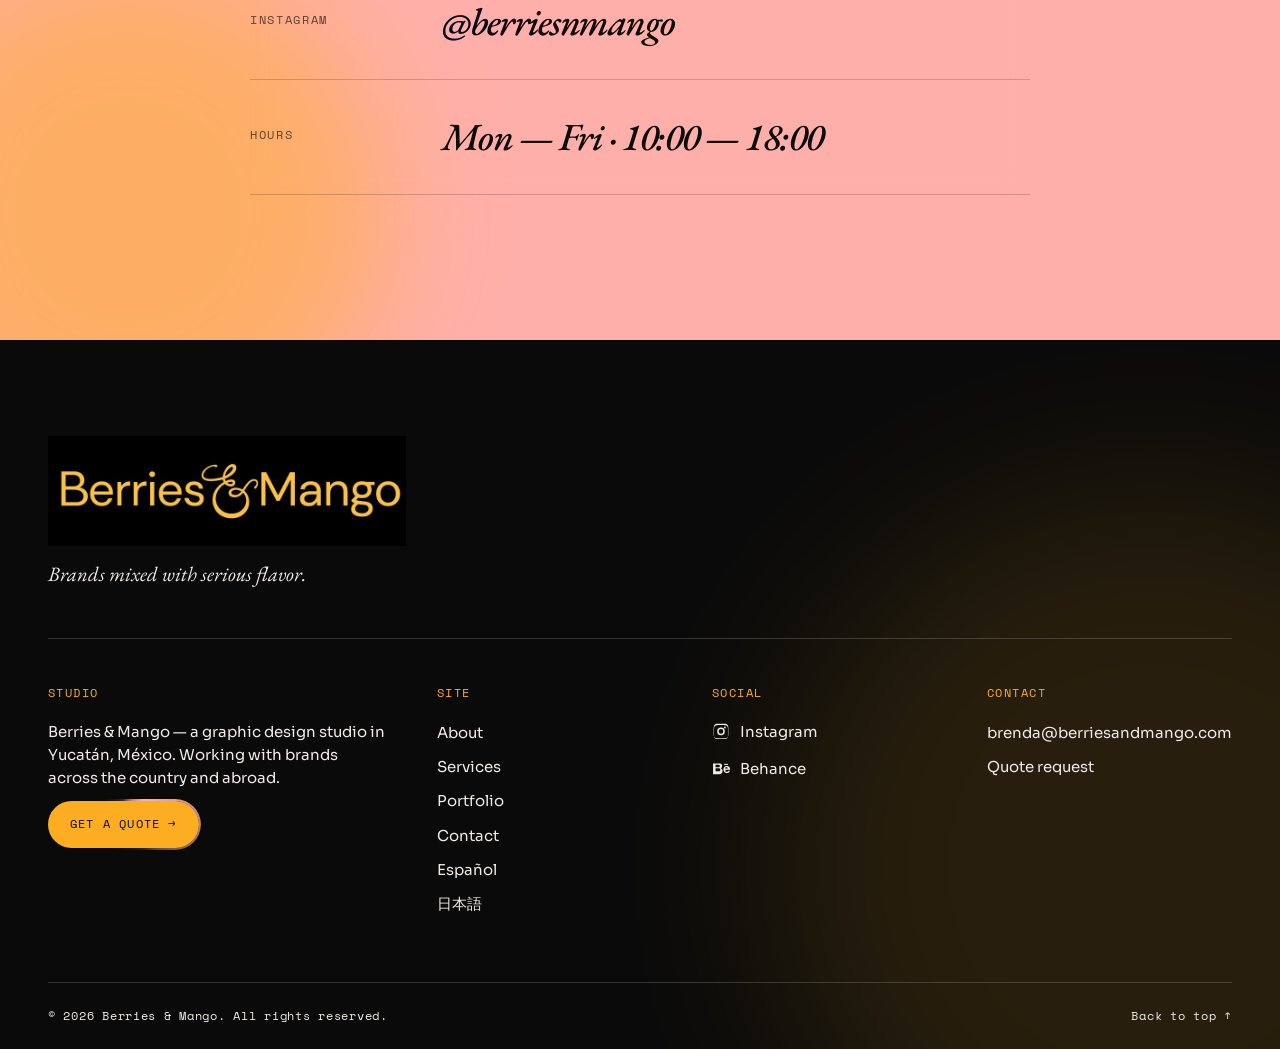
==== commit e63a0985: "Japanese fix" ====
--- a/en/index.html
+++ b/en/index.html
@@ -177,7 +177,7 @@
                             <div class="lang" style="--lang-count: 3; --lang-pos: 1;" data-active="en" role="group" aria-label="Switch language">
                                 <a class="lang__opt" href="/" data-lang-switch="es" aria-label="Cambiar a Español">ES</a>
                                 <a class="lang__opt is-active" href="/en/" data-lang-switch="en" aria-current="true">EN</a>
-                                <a class="lang__opt" href="/jp/" data-lang-switch="ja" aria-label="日本語に切替">JP</a>
+                                <a class="lang__opt lang__opt--ja" href="/jp/" data-lang-switch="ja" aria-label="日本語に切替">日本語</a>
                             </div>
                         </li>
                     </ul>
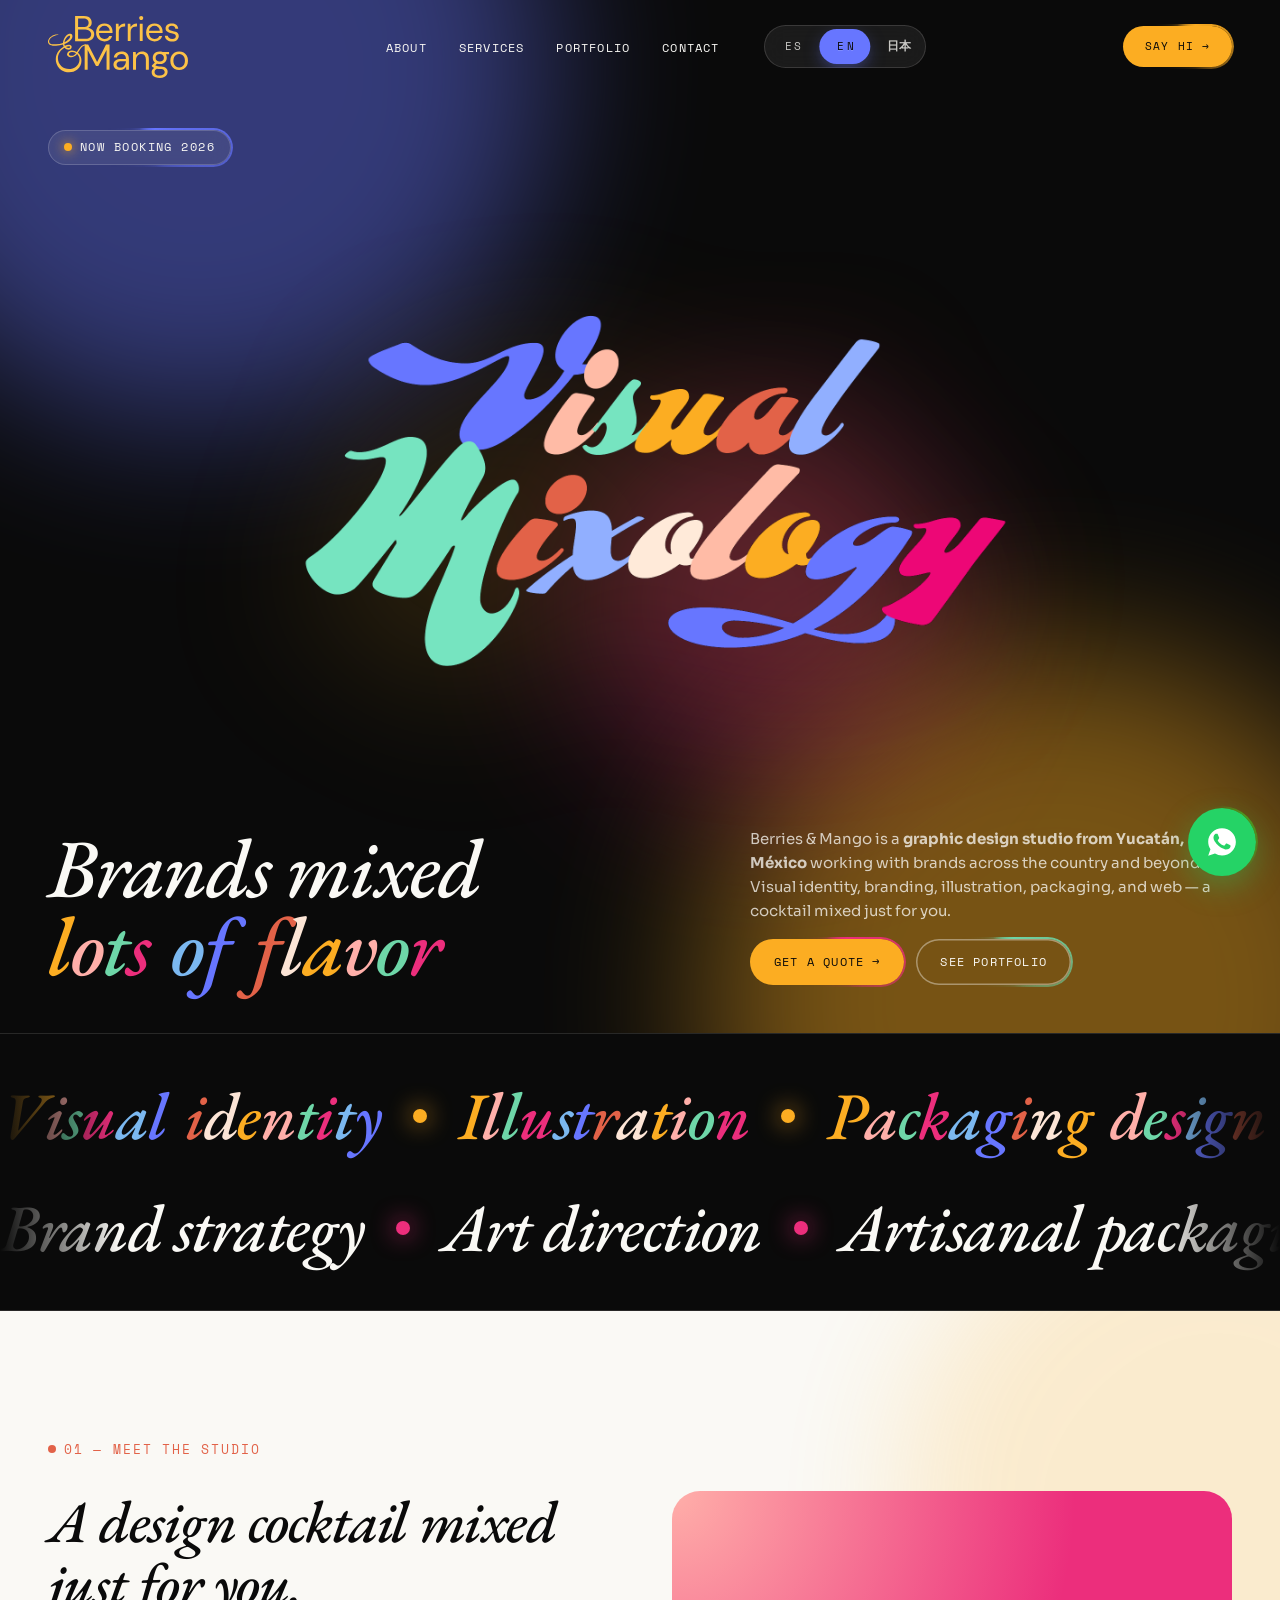
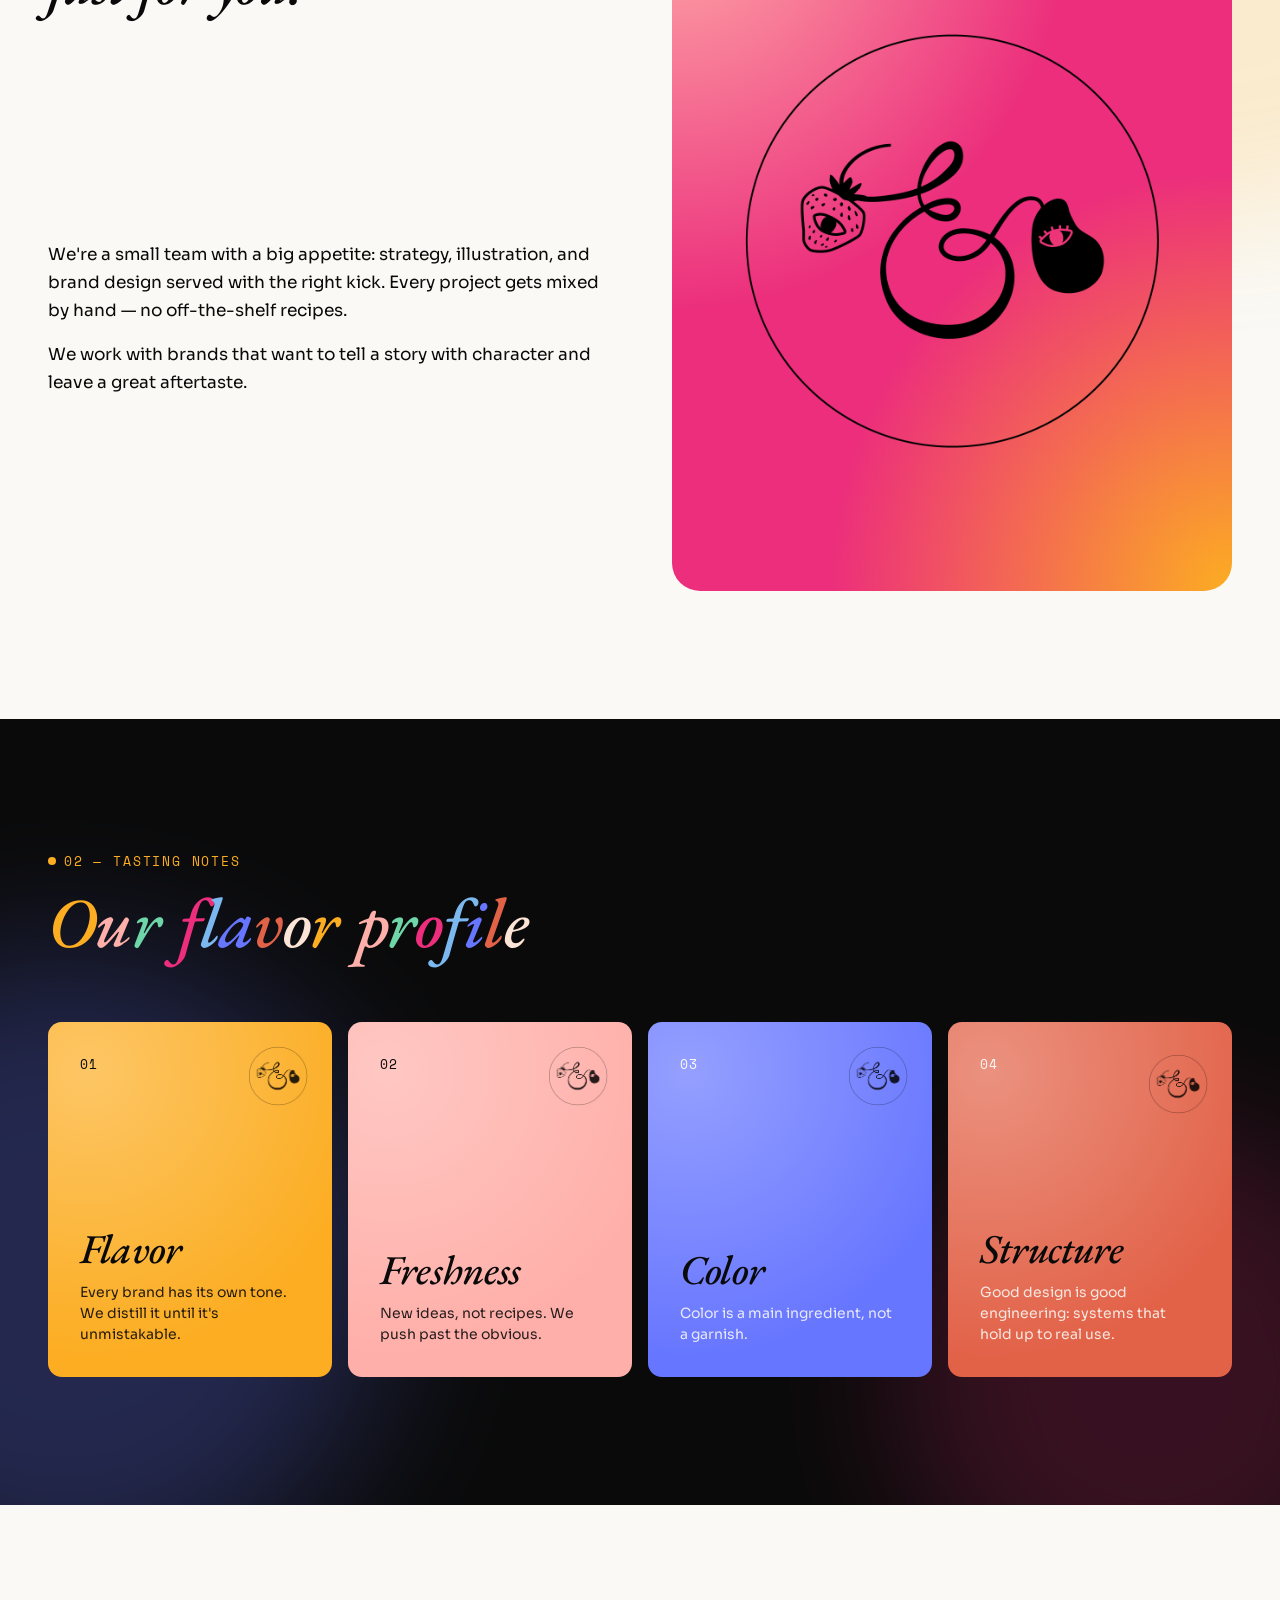
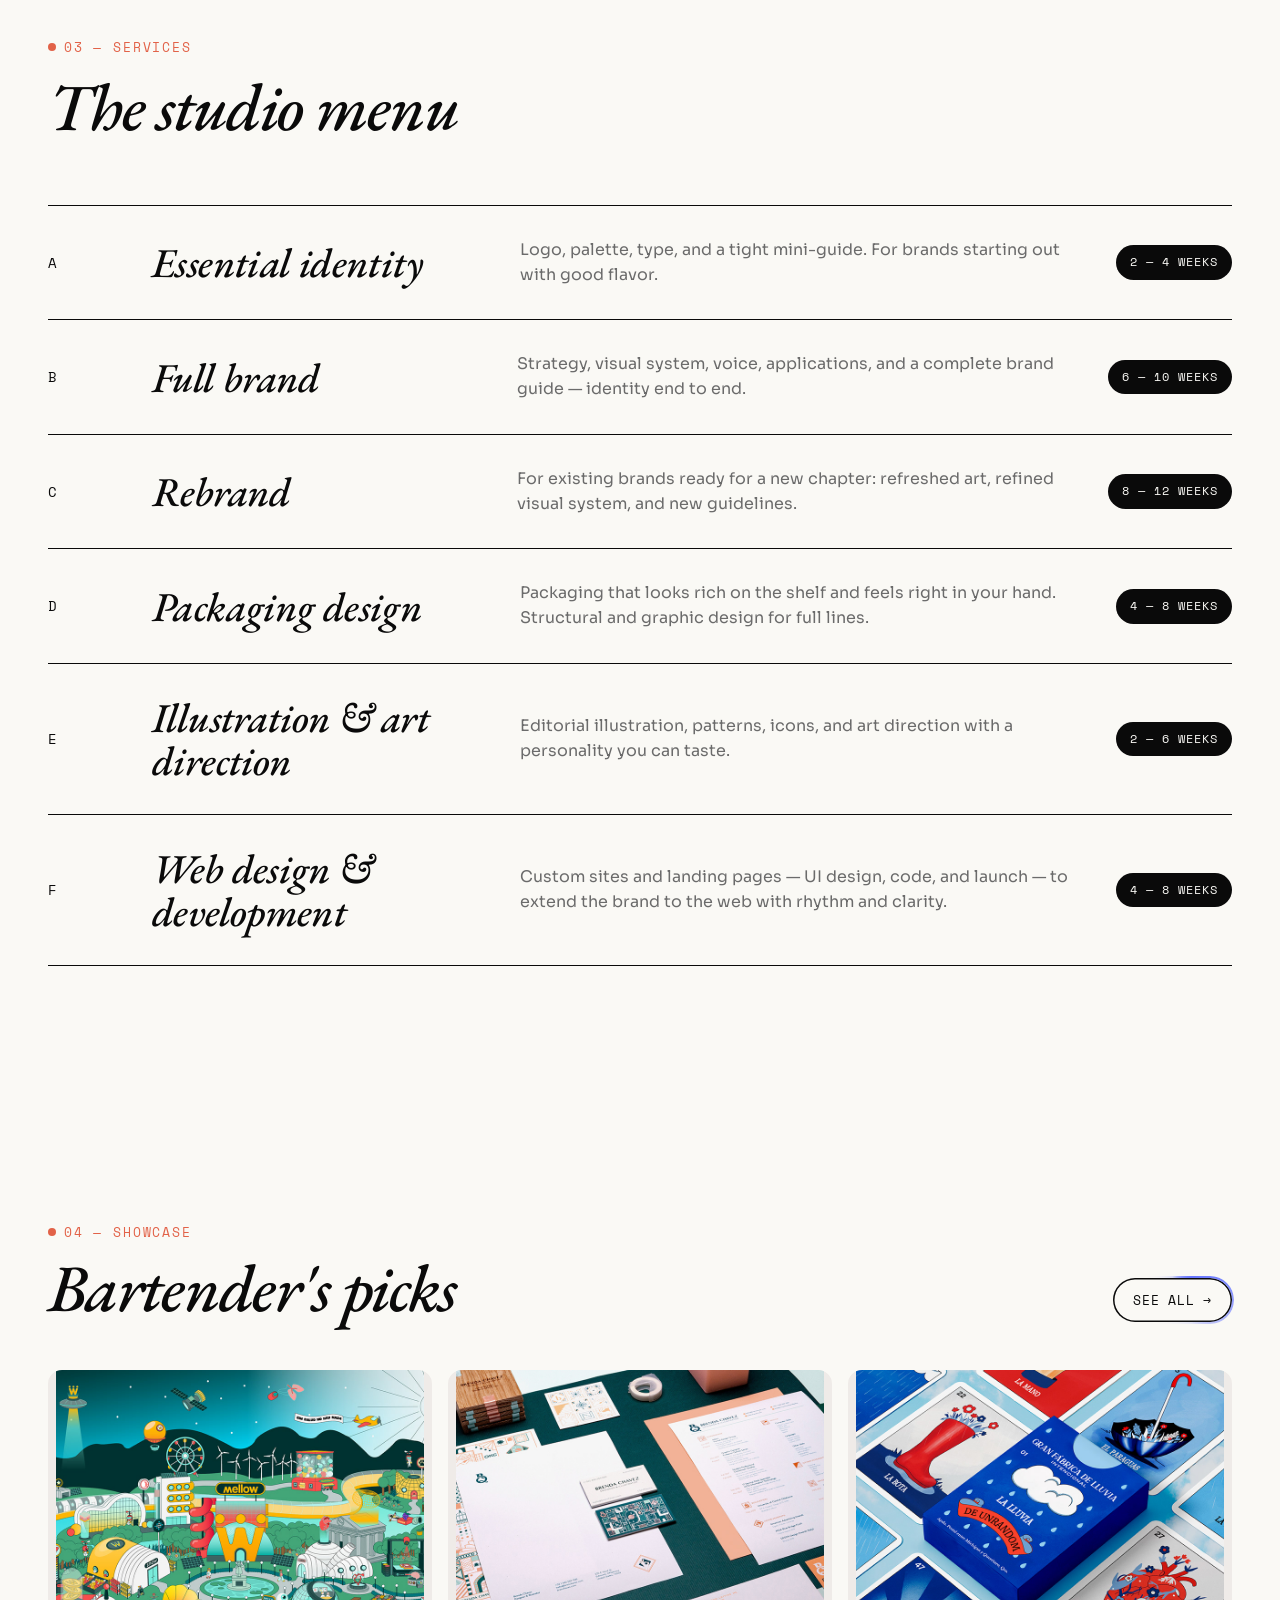
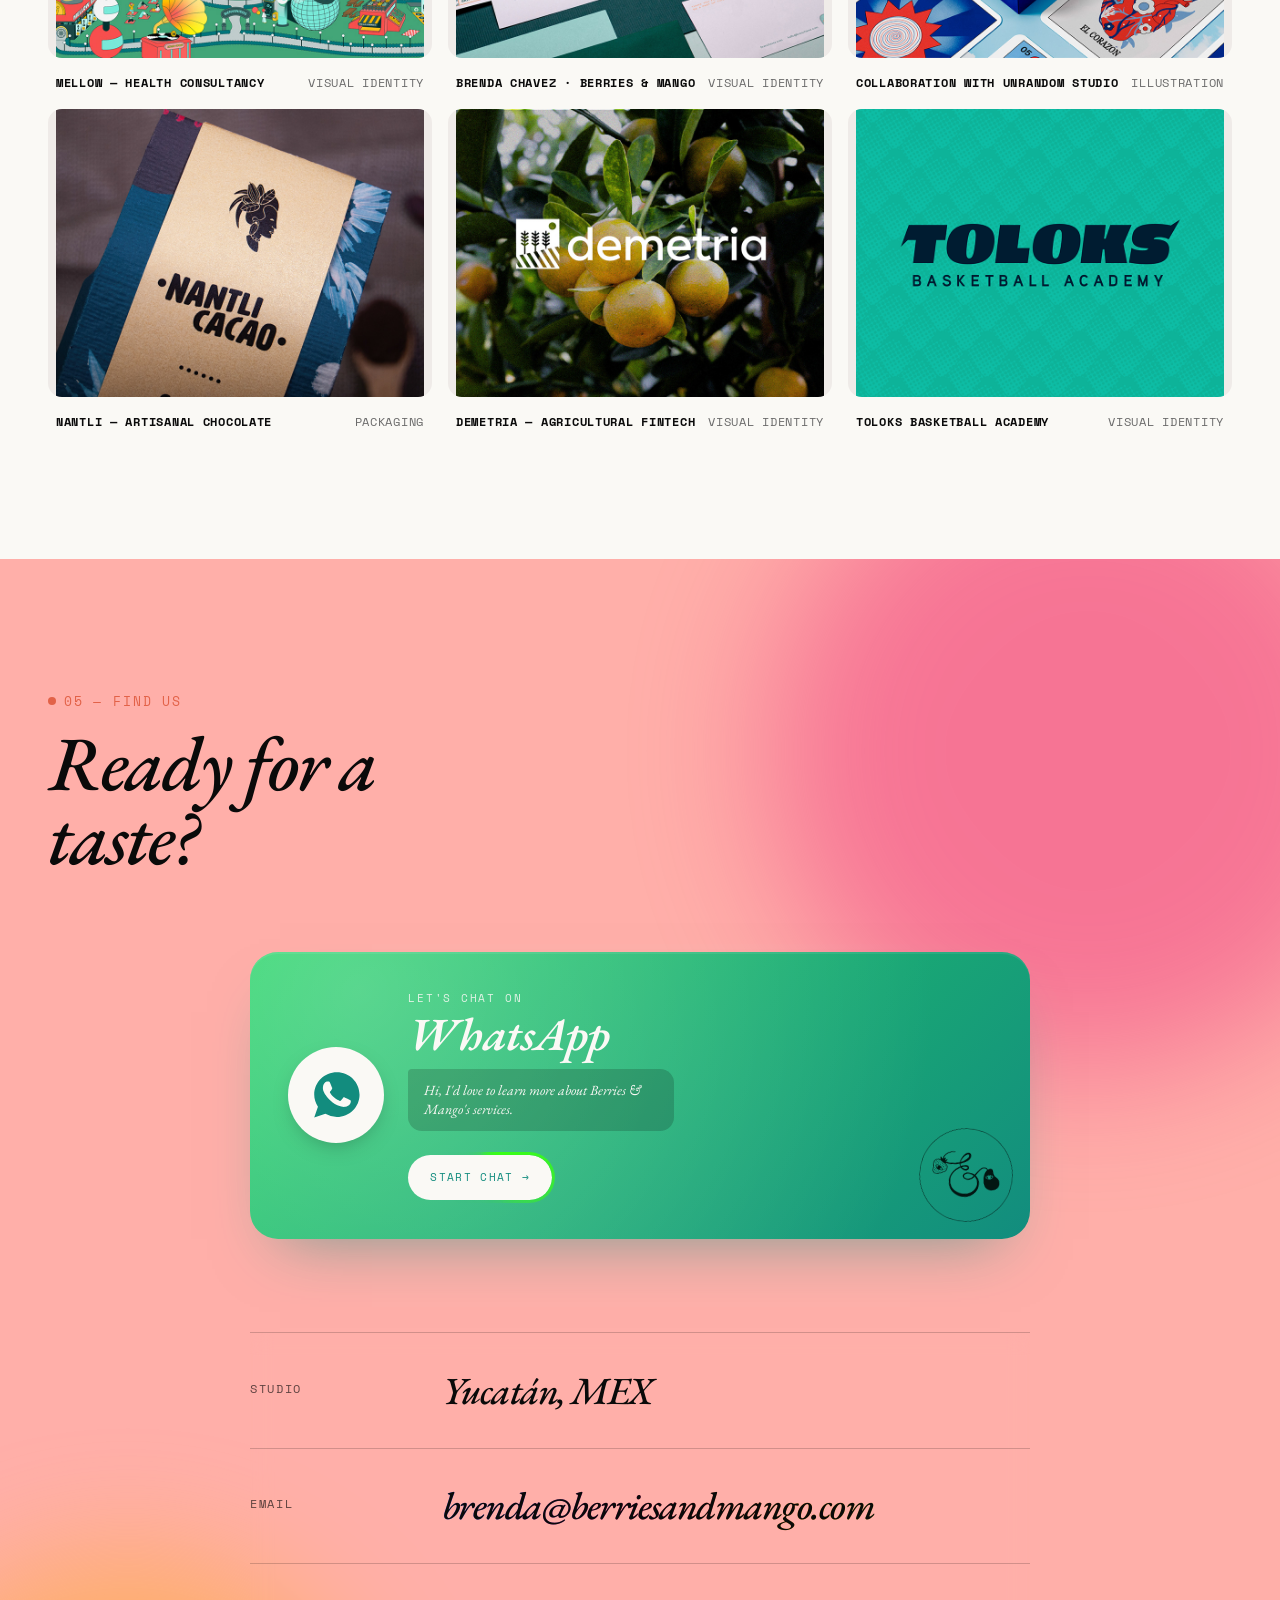
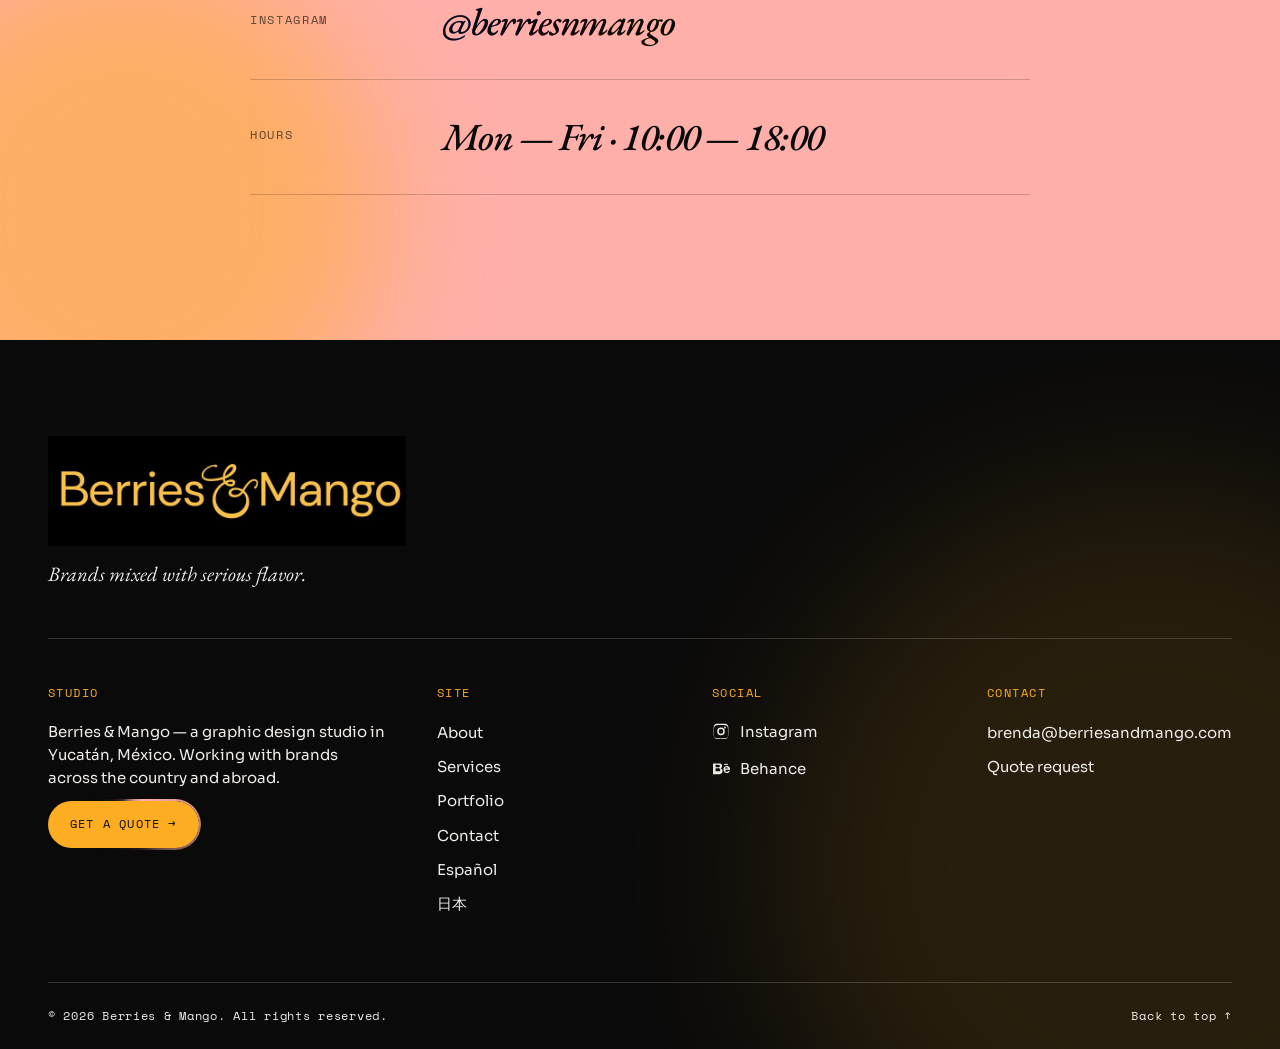
==== commit 79e08f6e: "-" ====
--- a/en/index.html
+++ b/en/index.html
@@ -177,7 +177,7 @@
                             <div class="lang" style="--lang-count: 3; --lang-pos: 1;" data-active="en" role="group" aria-label="Switch language">
                                 <a class="lang__opt" href="/" data-lang-switch="es" aria-label="Cambiar a Español">ES</a>
                                 <a class="lang__opt is-active" href="/en/" data-lang-switch="en" aria-current="true">EN</a>
-                                <a class="lang__opt lang__opt--ja" href="/jp/" data-lang-switch="ja" aria-label="日本語に切替">日本語</a>
+                                <a class="lang__opt lang__opt--ja" href="/jp/" data-lang-switch="ja" aria-label="日本に切替">日本</a>
                             </div>
                         </li>
                     </ul>
@@ -590,7 +590,7 @@
                         <li><a class="footer__link" href="/en/portfolio.html">Portfolio</a></li>
                         <li><a class="footer__link" href="#contact">Contact</a></li>
                         <li><a class="footer__link" href="/" data-lang-switch="es">Español</a></li>
-                        <li><a class="footer__link" href="/jp/" data-lang-switch="ja">日本語</a></li>
+                        <li><a class="footer__link" href="/jp/" data-lang-switch="ja">日本</a></li>
                     </ul>
                 </div>
 
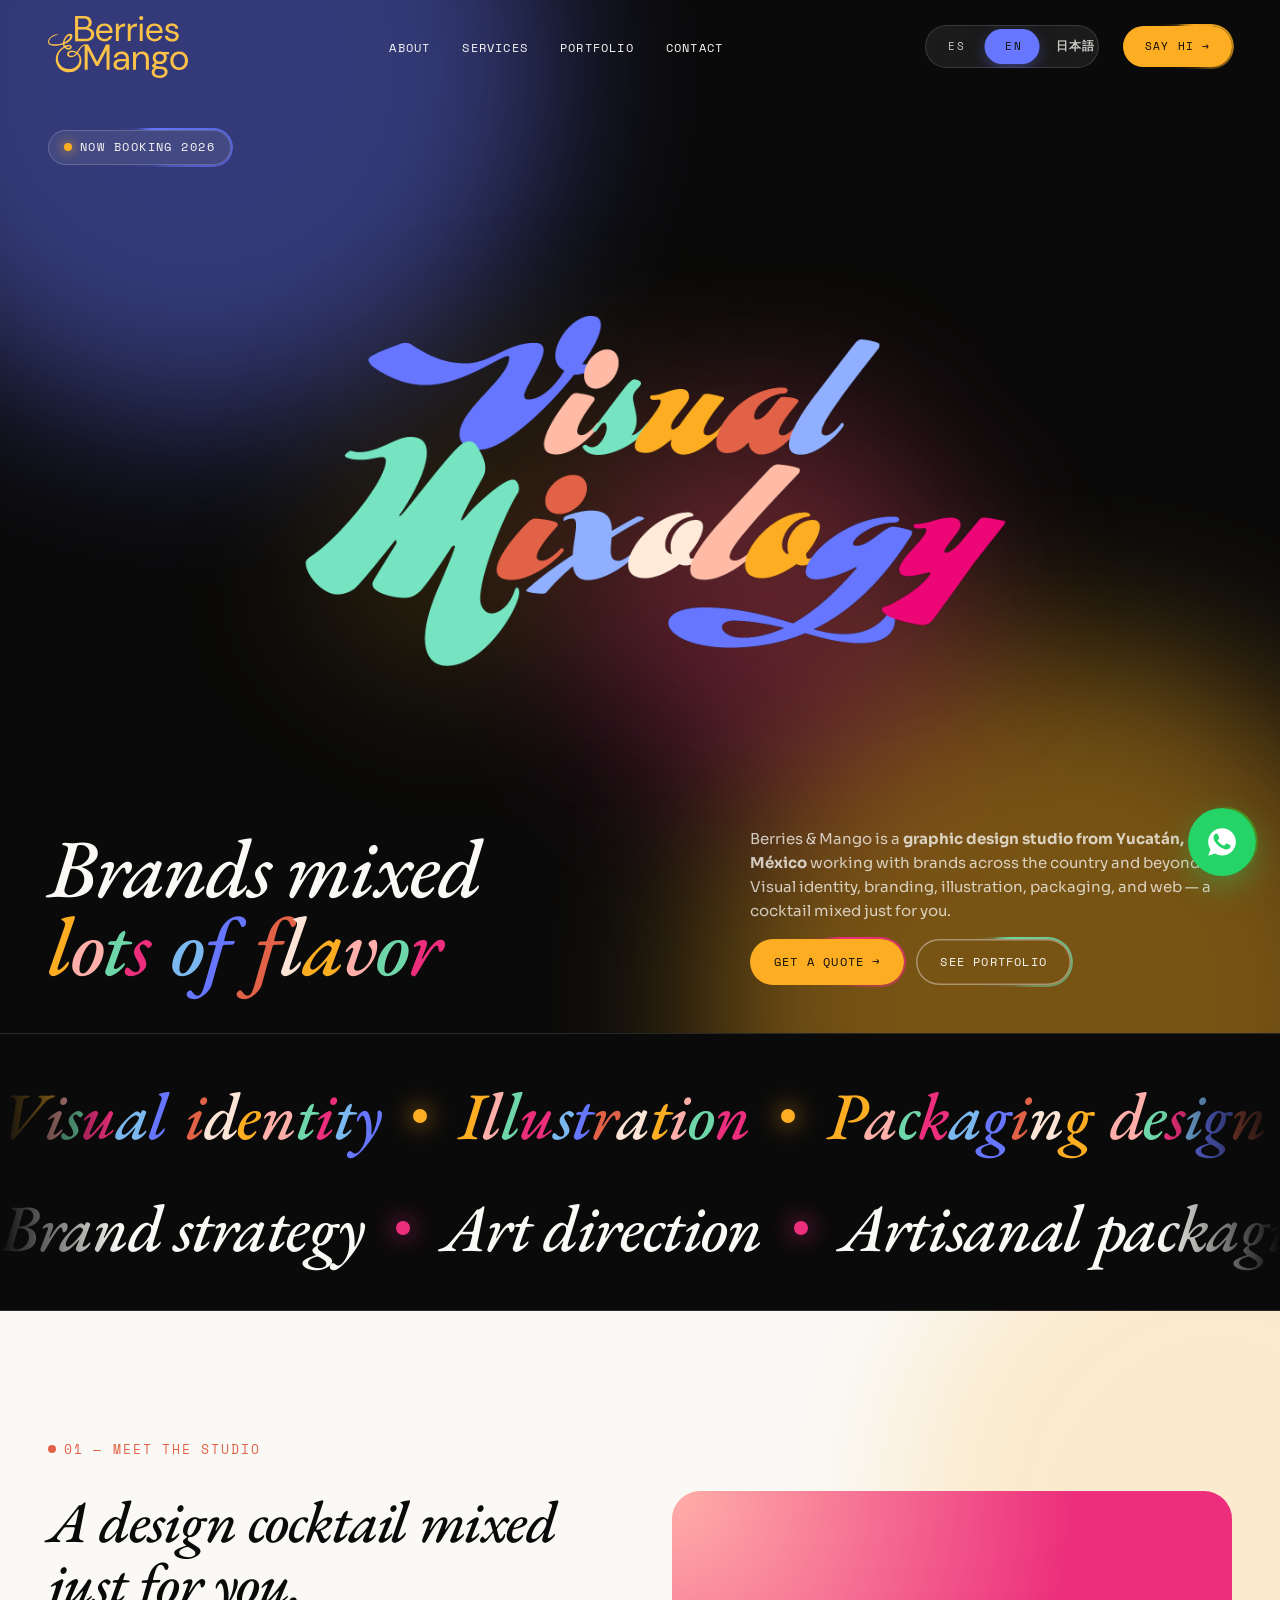
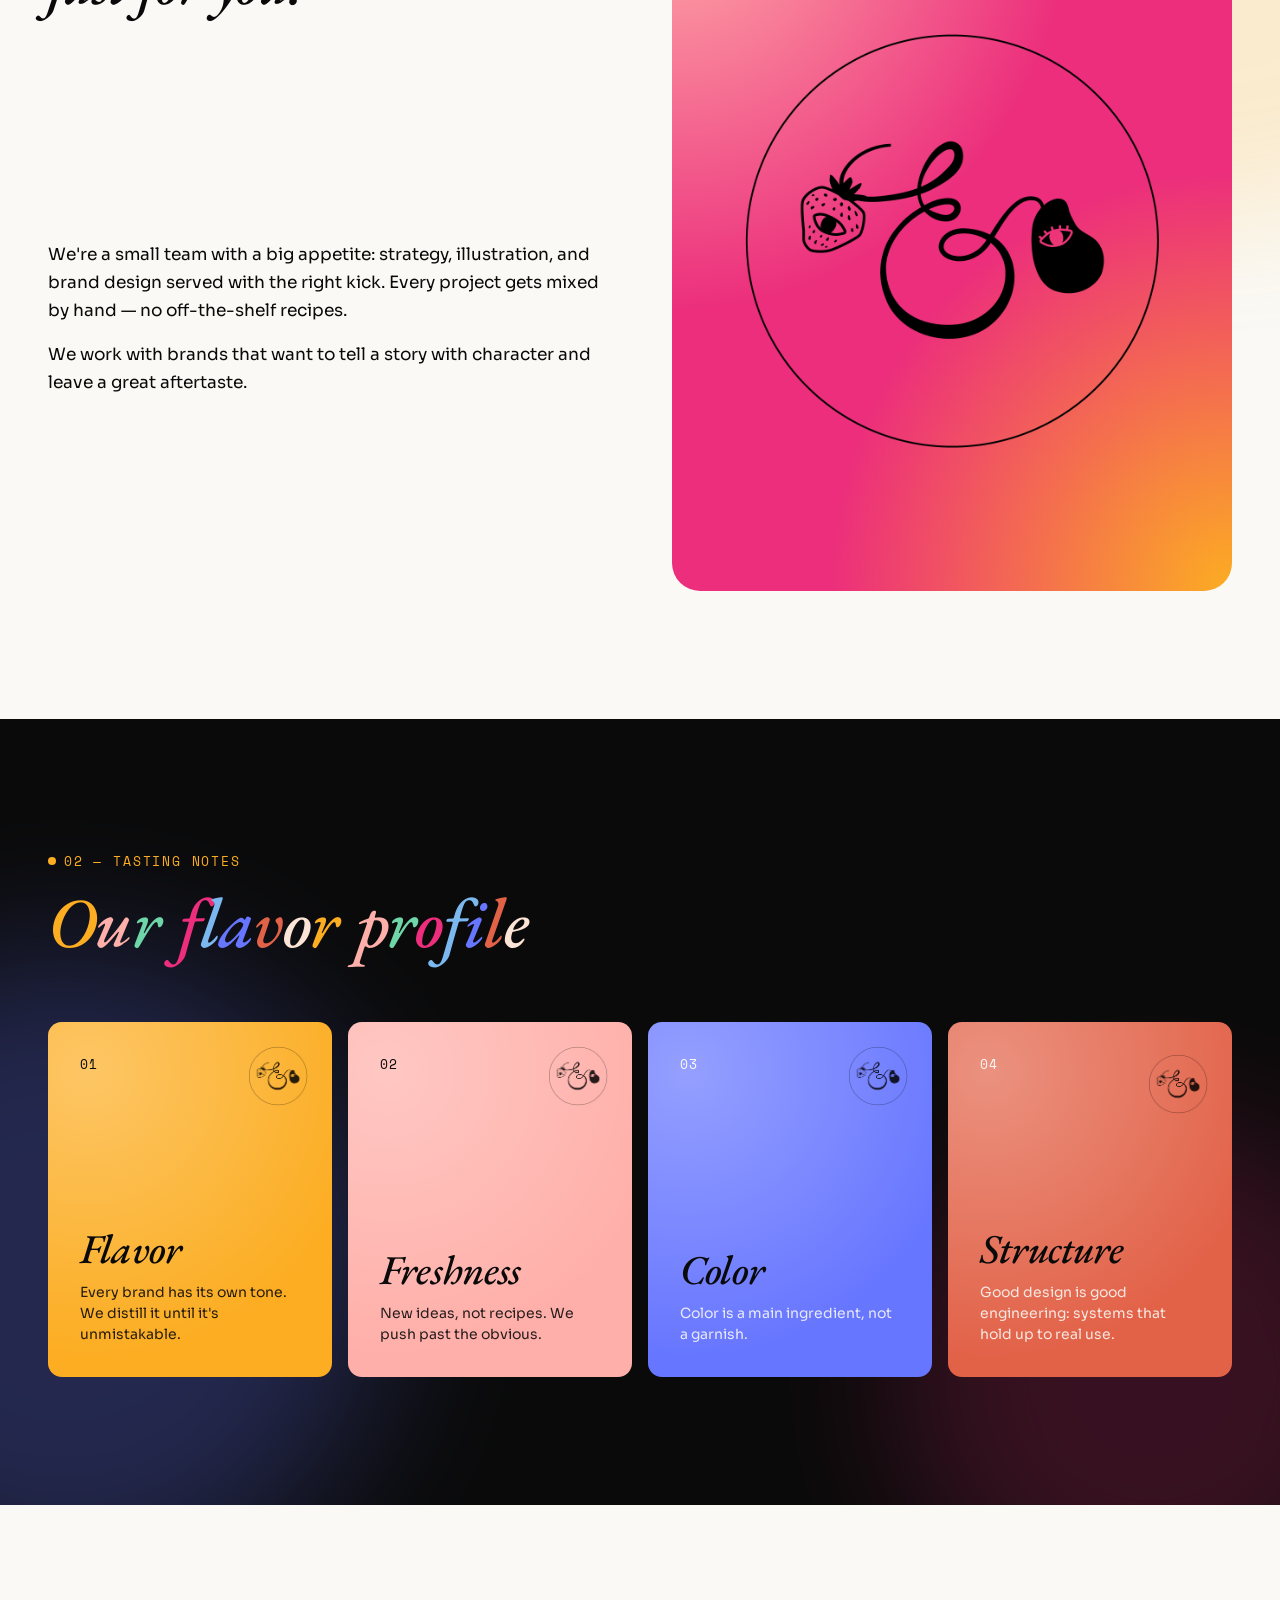
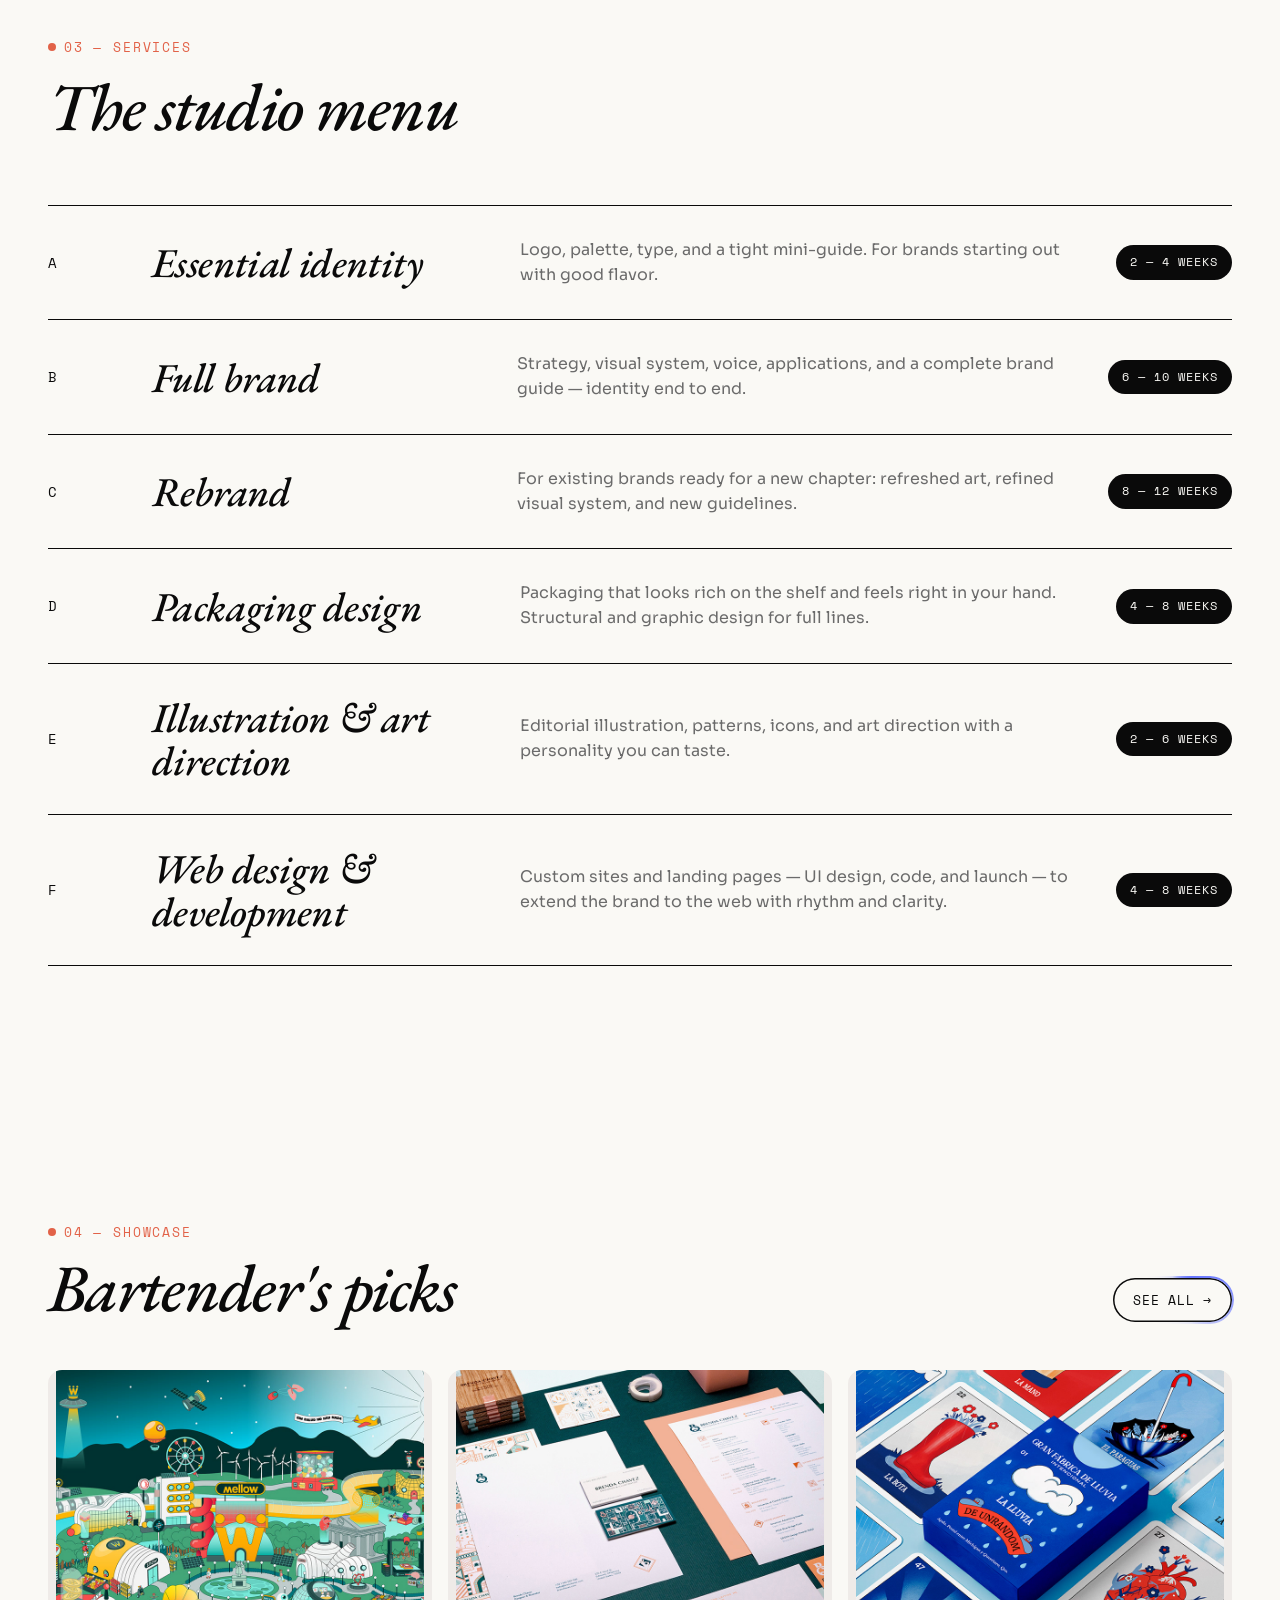
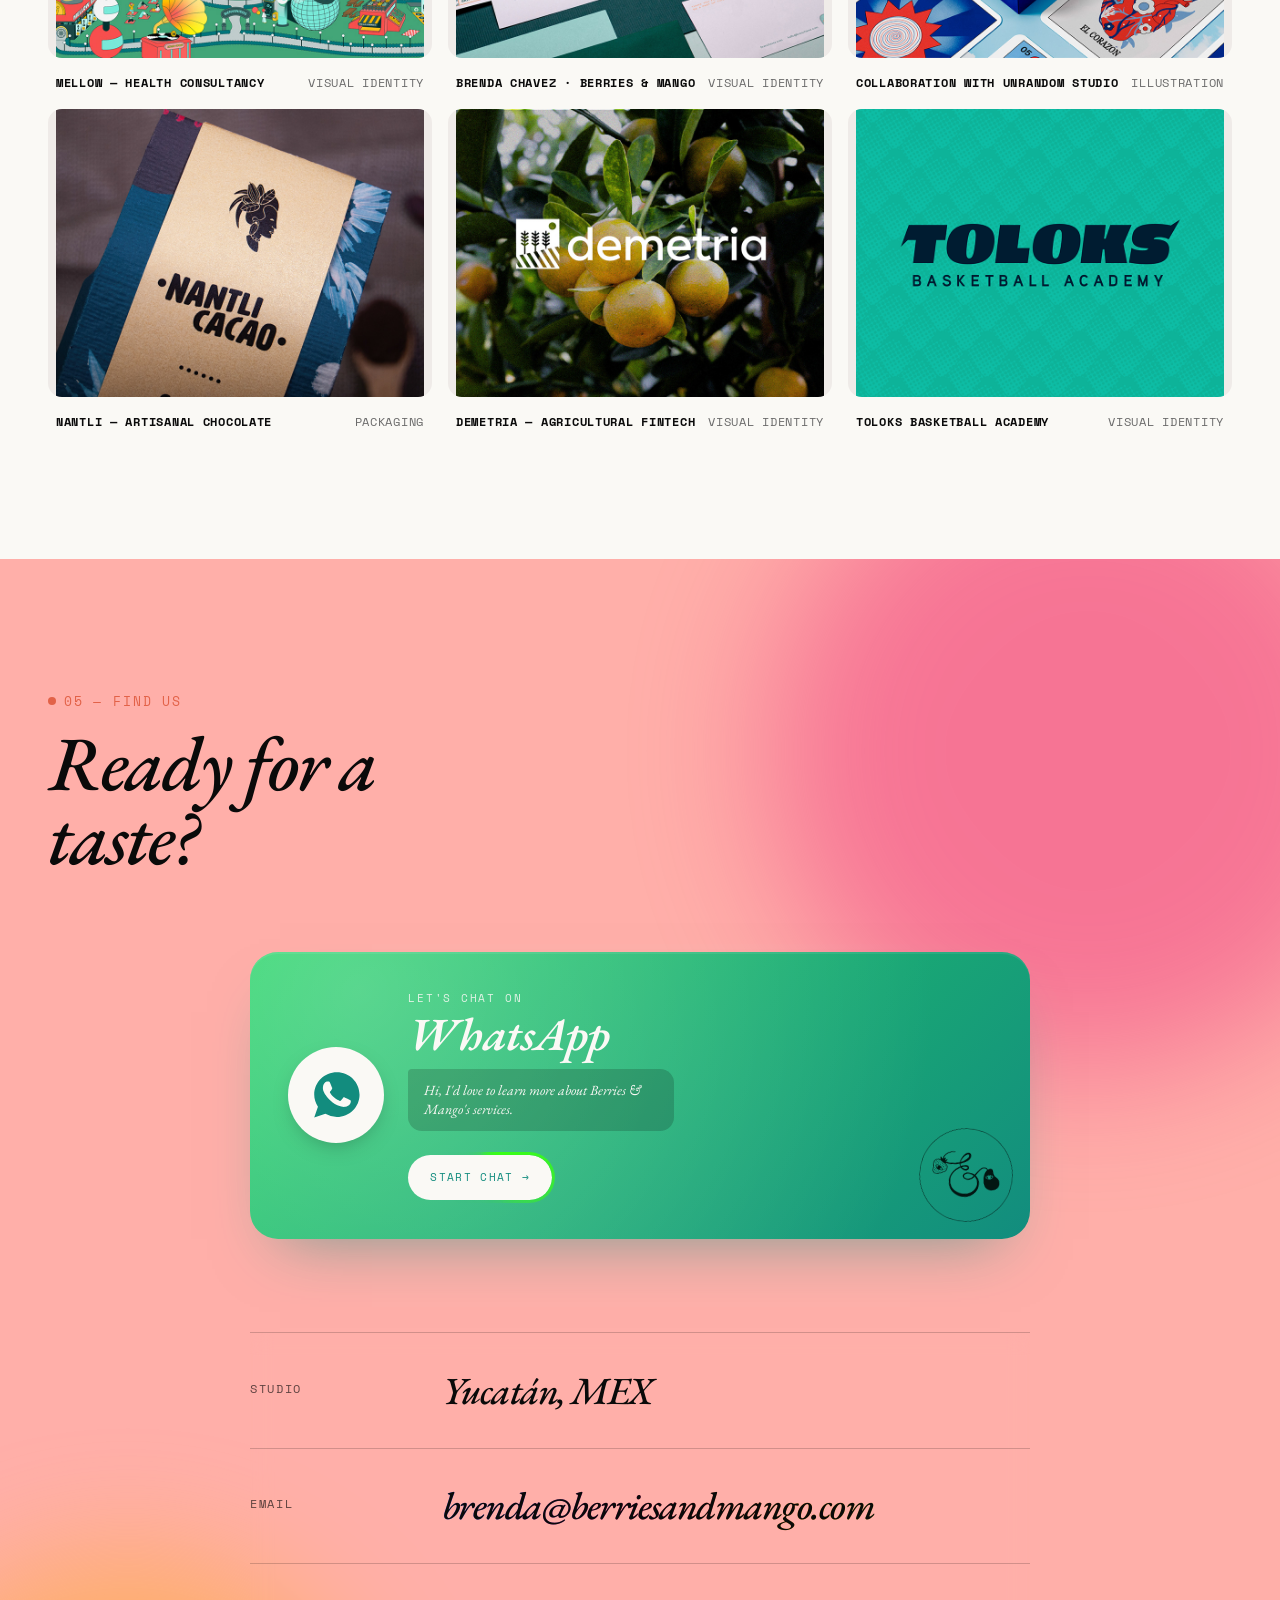
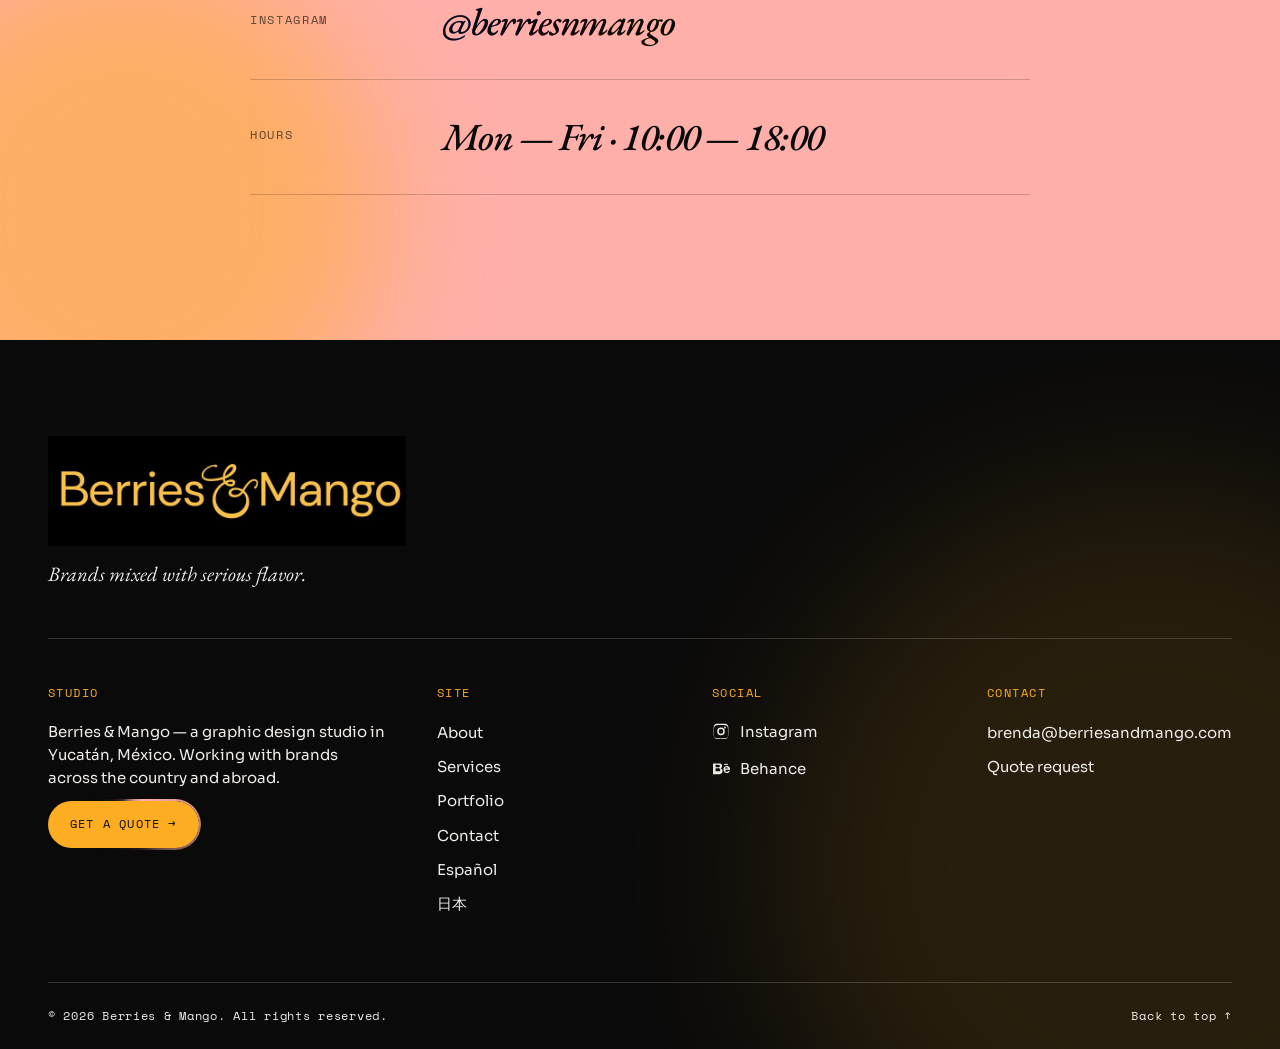
==== commit f56b9c82: "Switcher always visible on mobile + JP typography cleanup SWITCHER PLACEMENT - Homepage (3 langs): ." ====
--- a/en/index.html
+++ b/en/index.html
@@ -173,15 +173,16 @@
                         <li class="header__nav-item"><a class="header__nav-link" href="#services">Services</a></li>
                         <li class="header__nav-item"><a class="header__nav-link" href="/en/portfolio.html">Portfolio</a></li>
                         <li class="header__nav-item"><a class="header__nav-link" href="#contact">Contact</a></li>
-                        <li class="header__nav-item header__nav-item--lang">
-                            <div class="lang" style="--lang-count: 3; --lang-pos: 1;" data-active="en" role="group" aria-label="Switch language">
-                                <a class="lang__opt" href="/" data-lang-switch="es" aria-label="Cambiar a Español">ES</a>
-                                <a class="lang__opt is-active" href="/en/" data-lang-switch="en" aria-current="true">EN</a>
-                                <a class="lang__opt lang__opt--ja" href="/jp/" data-lang-switch="ja" aria-label="日本に切替">日本</a>
-                            </div>
-                        </li>
                     </ul>
                 </nav>
+
+                <div class="header__lang" data-lang-slot>
+                    <div class="lang" style="--lang-count: 3; --lang-pos: 1;" data-active="en" role="group" aria-label="Switch language">
+                        <a class="lang__opt" href="/" data-lang-switch="es" aria-label="Cambiar a Español">ES</a>
+                        <a class="lang__opt is-active" href="/en/" data-lang-switch="en" aria-current="true">EN</a>
+                        <a class="lang__opt lang__opt--ja" href="/jp/" data-lang-switch="ja" aria-label="日本語に切替">日本語</a>
+                    </div>
+                </div>
 
                 <a class="header__cta glow glow--mango" href="https://wa.me/529993946353?text=Hi%2C%20I'd%20love%20to%20learn%20more%20about%20Berries%20%26%20Mango's%20services." target="_blank" rel="noopener noreferrer" data-magnetic="0.25">
                     <span>Say hi</span>
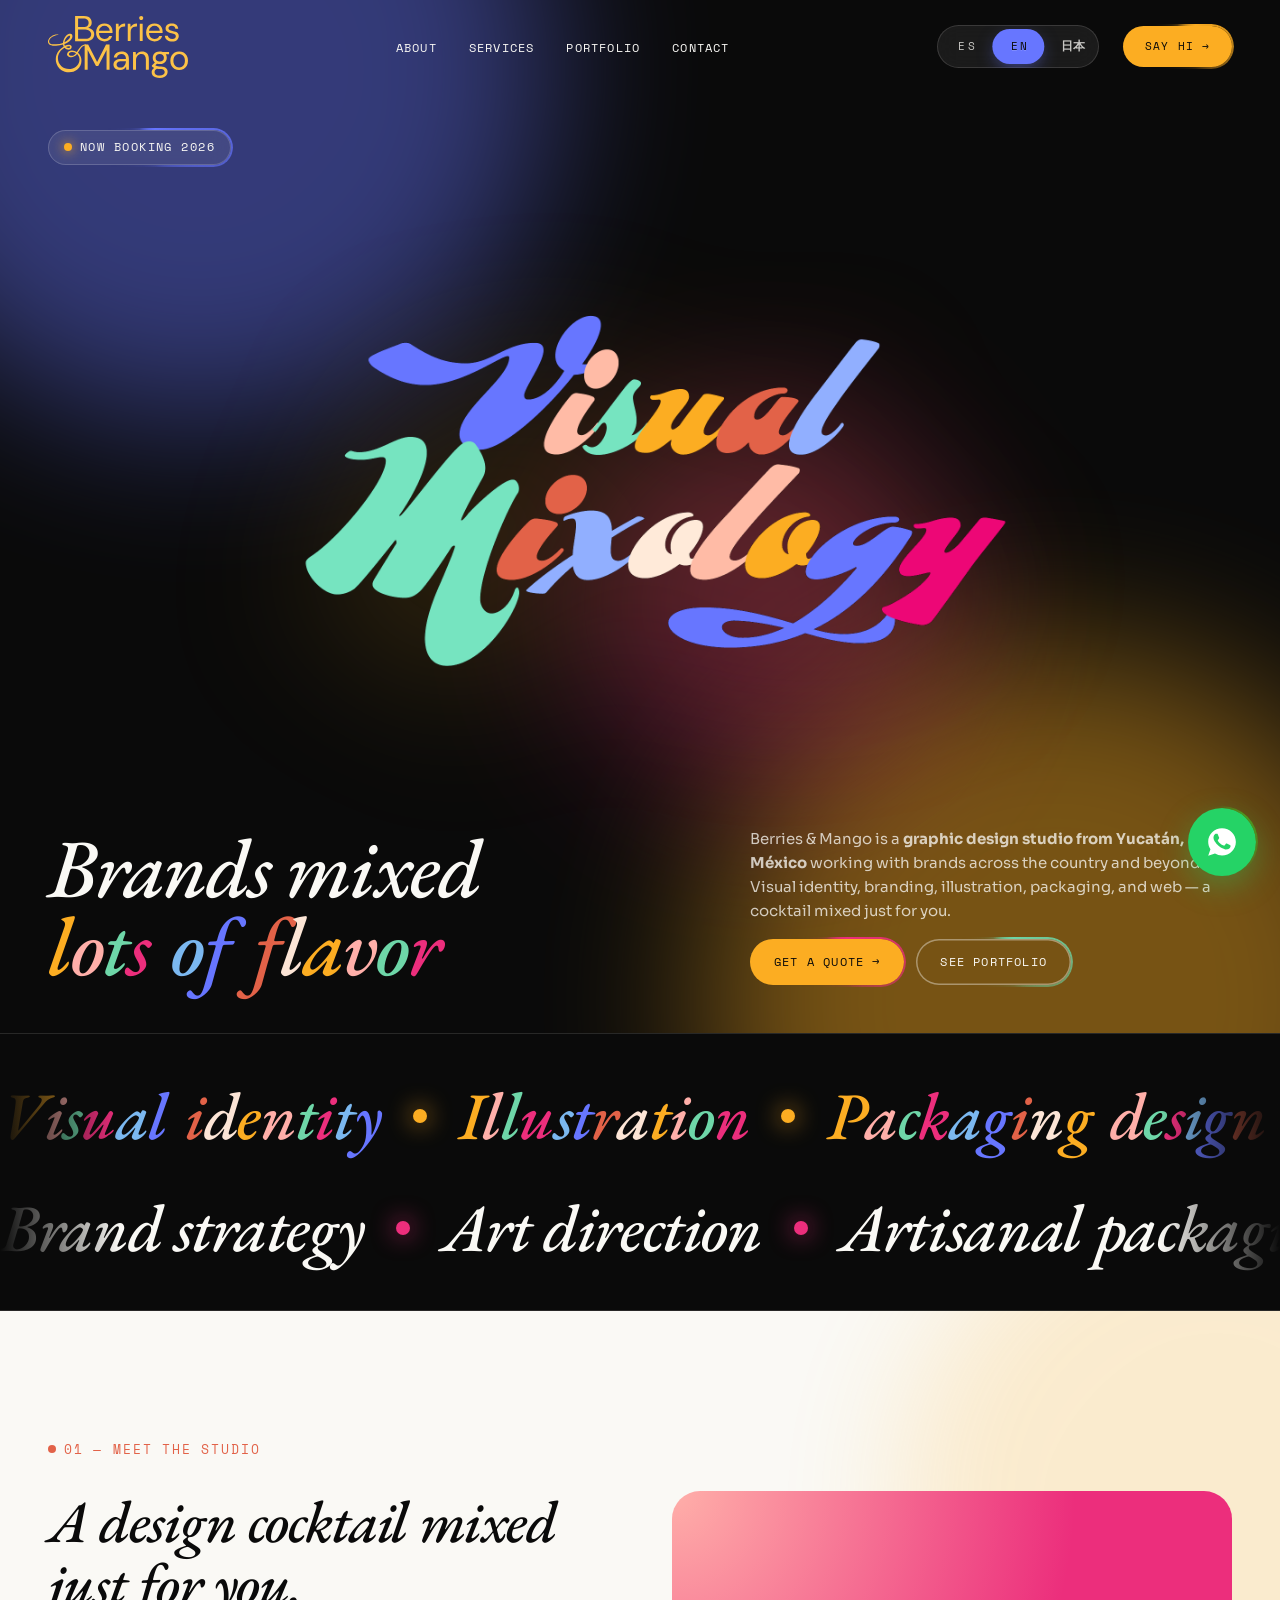
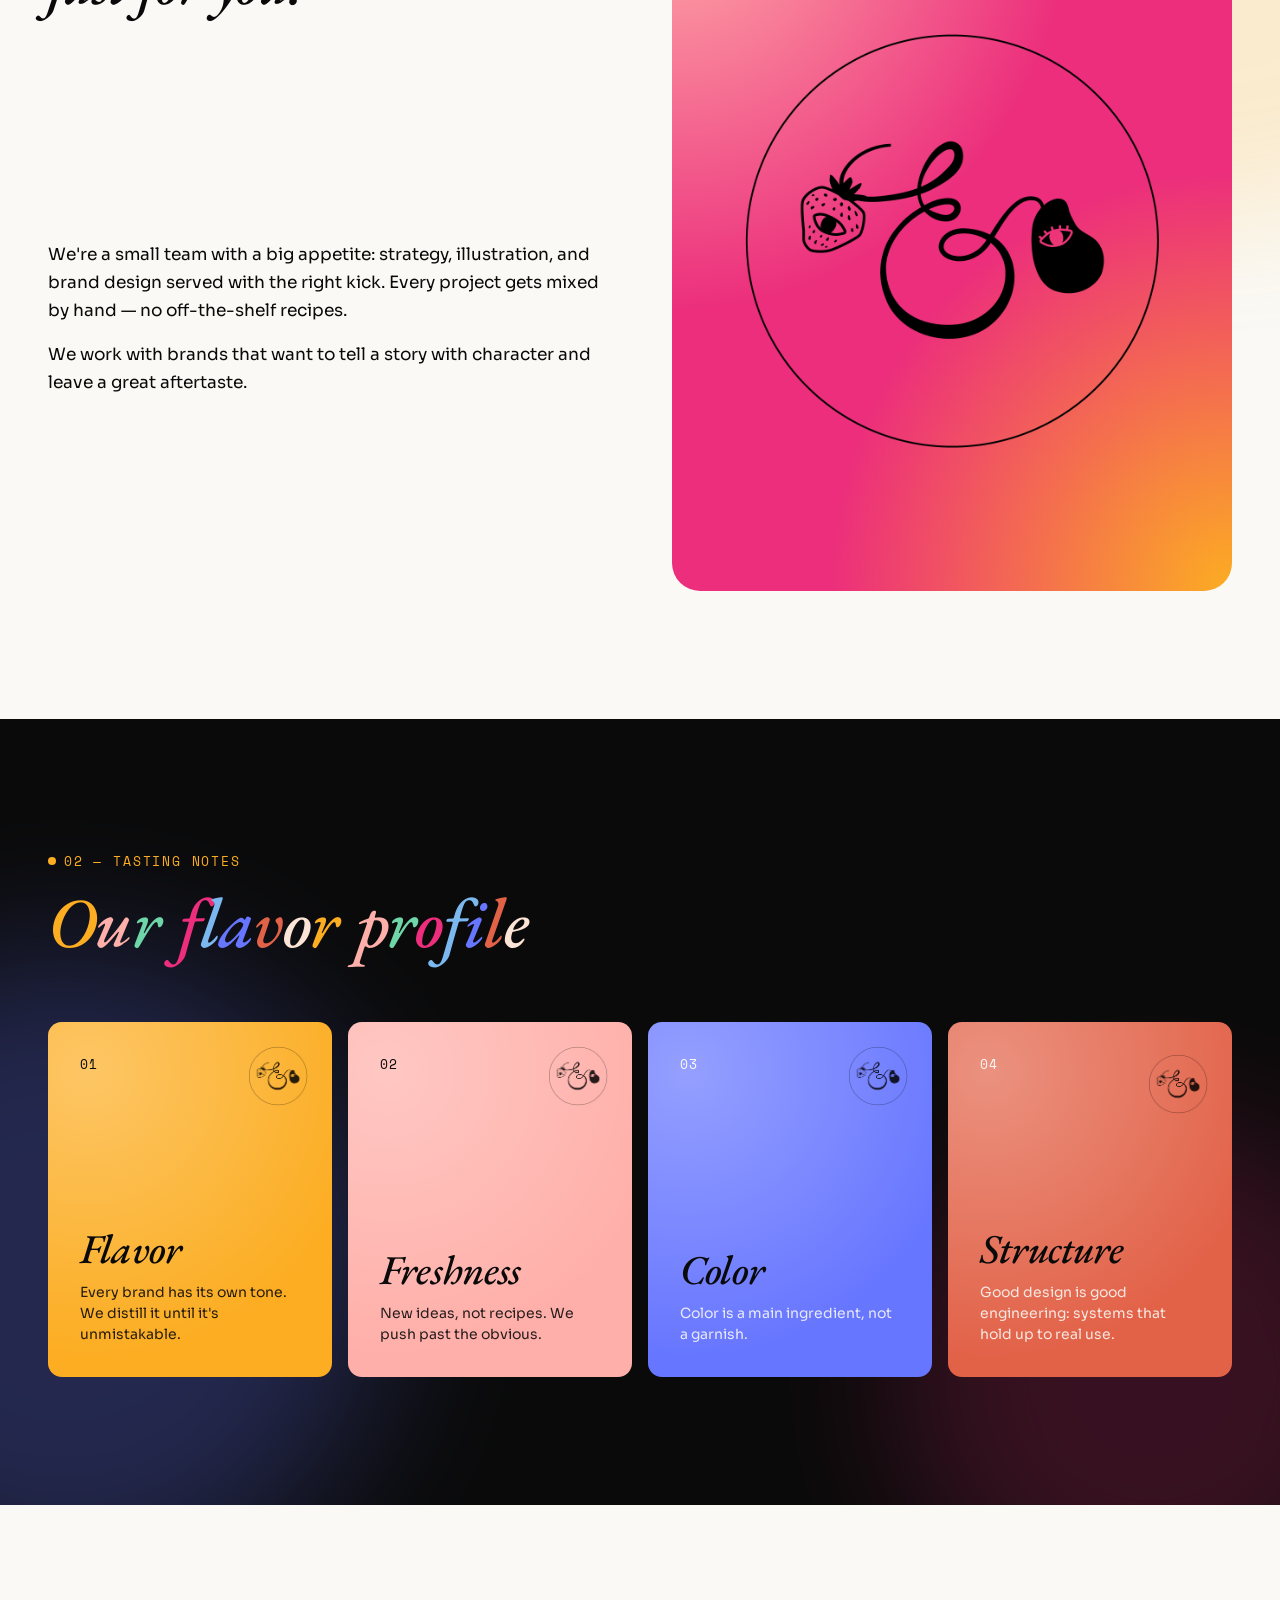
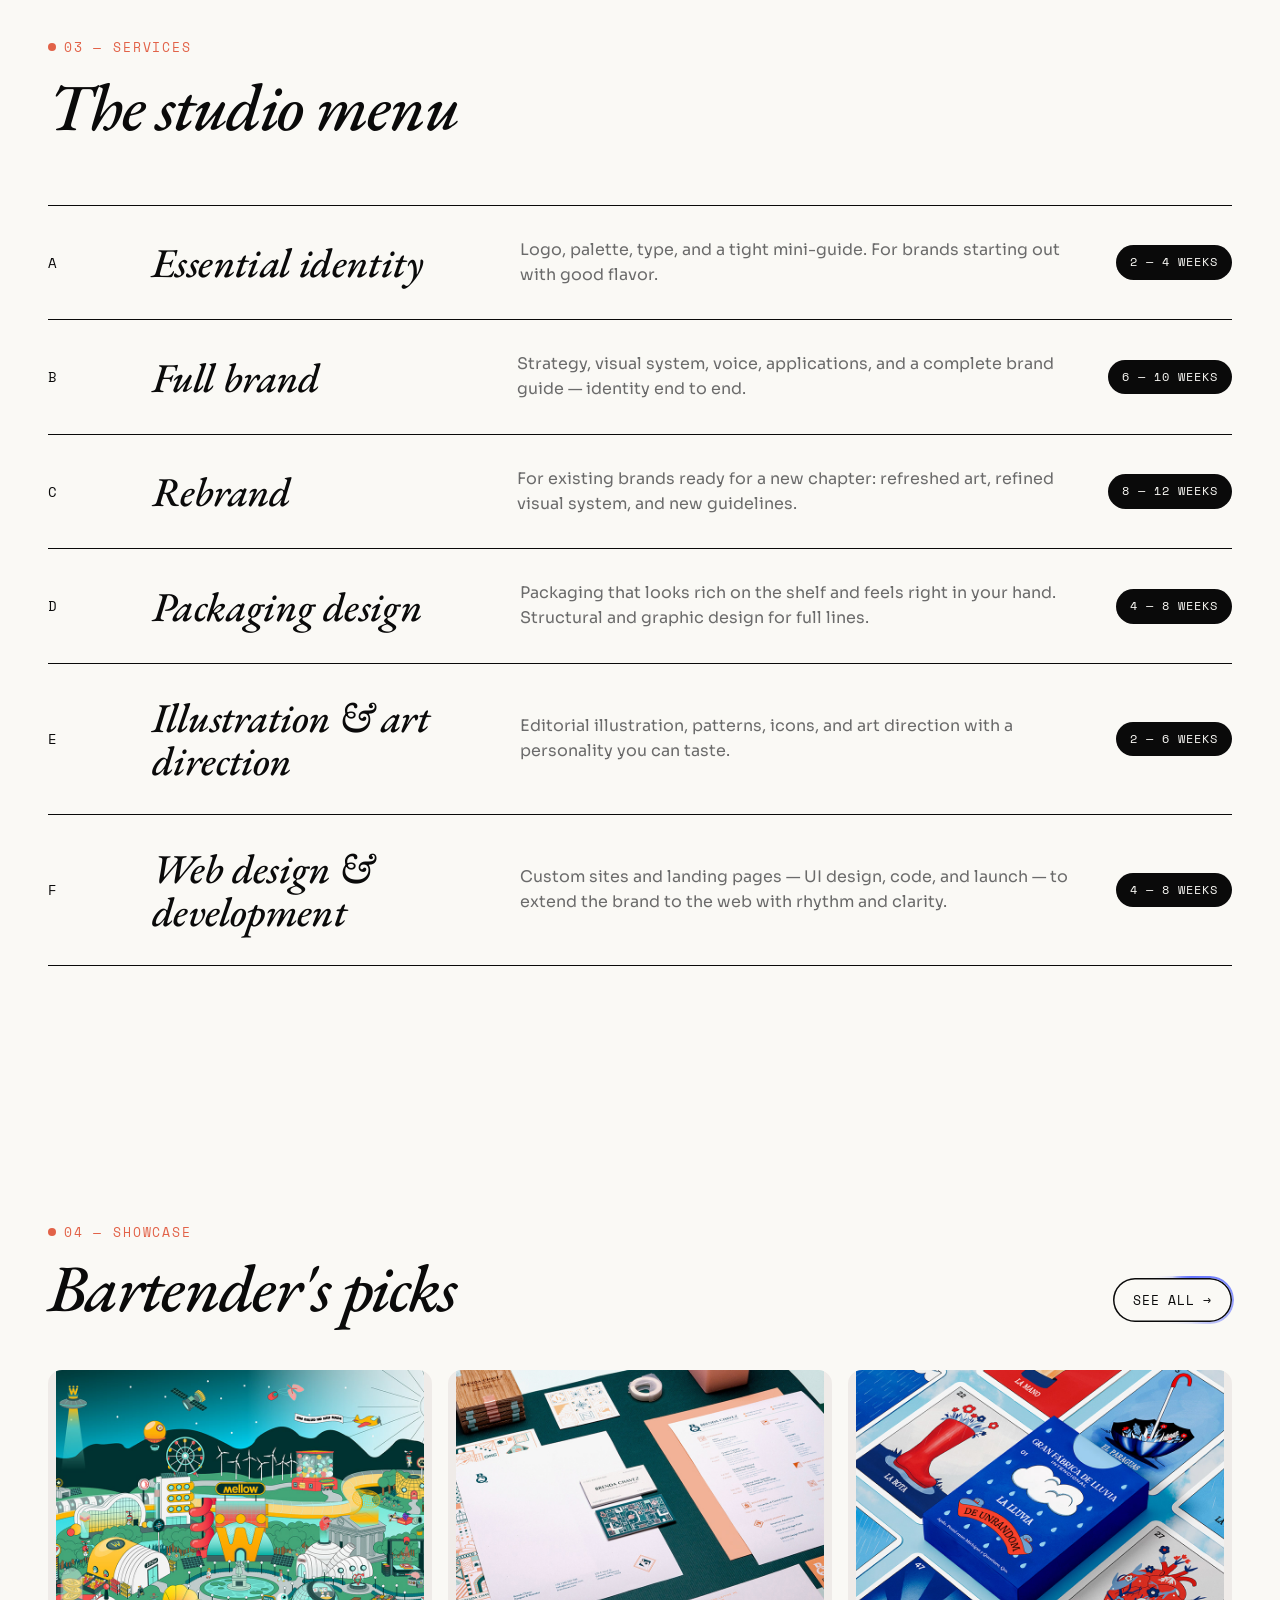
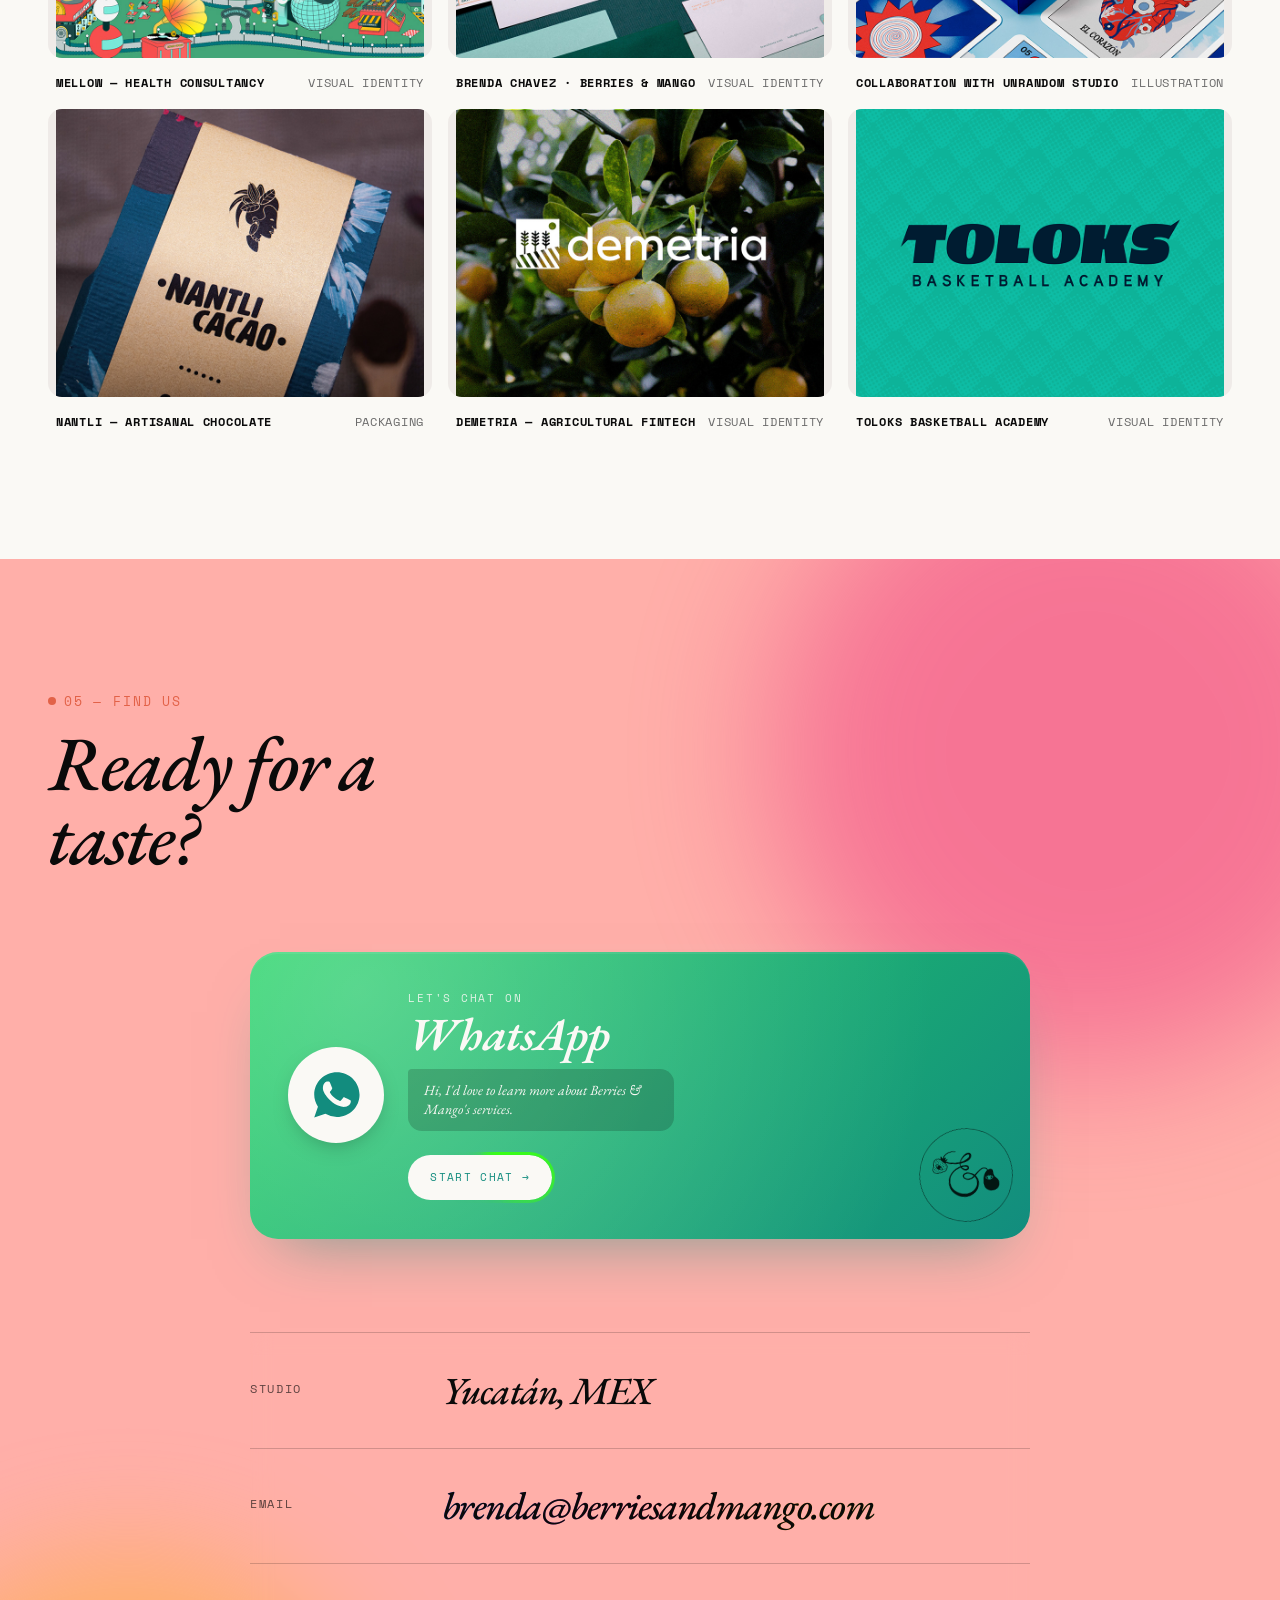
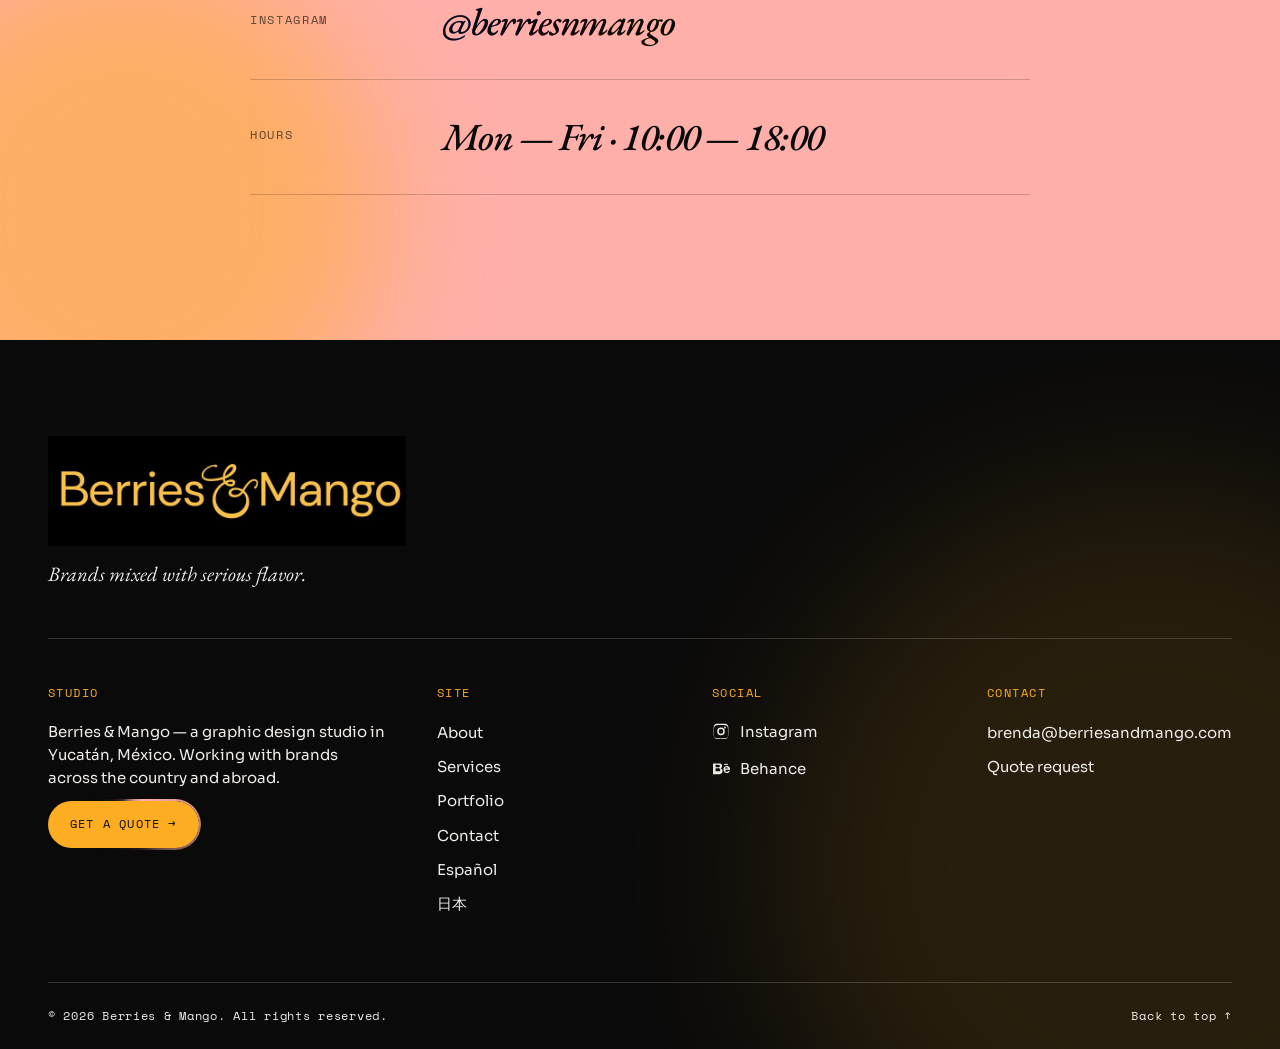
==== commit 5ed86327: "Liquid mango ripple on tap + 日本 label LIQUID RIPPLE (mobile only) - New Blocks/ripple.css + scripts/" ====
--- a/en/index.html
+++ b/en/index.html
@@ -180,7 +180,7 @@
                     <div class="lang" style="--lang-count: 3; --lang-pos: 1;" data-active="en" role="group" aria-label="Switch language">
                         <a class="lang__opt" href="/" data-lang-switch="es" aria-label="Cambiar a Español">ES</a>
                         <a class="lang__opt is-active" href="/en/" data-lang-switch="en" aria-current="true">EN</a>
-                        <a class="lang__opt lang__opt--ja" href="/jp/" data-lang-switch="ja" aria-label="日本語に切替">日本語</a>
+                        <a class="lang__opt lang__opt--ja" href="/jp/" data-lang-switch="ja" aria-label="日本語に切替">日本</a>
                     </div>
                 </div>
 
@@ -650,5 +650,6 @@
     <script src="/scripts/motion.js" defer></script>
     <script src="/scripts/main.js" defer></script>
     <script src="/scripts/lang-switch.js" defer></script>
+    <script src="/scripts/ripple.js" defer></script>
 </body>
 </html>
--- a/styles.css
+++ b/styles.css
@@ -26,3 +26,4 @@
 @import url("Blocks/whatsapp.css");
 @import url("Blocks/glow.css");
 @import url("Blocks/lang.css");
+@import url("Blocks/ripple.css");
--- a/styles.css
+++ b/styles.css
@@ -26,3 +26,4 @@
 @import url("Blocks/whatsapp.css");
 @import url("Blocks/glow.css");
 @import url("Blocks/lang.css");
+@import url("Blocks/ripple.css");
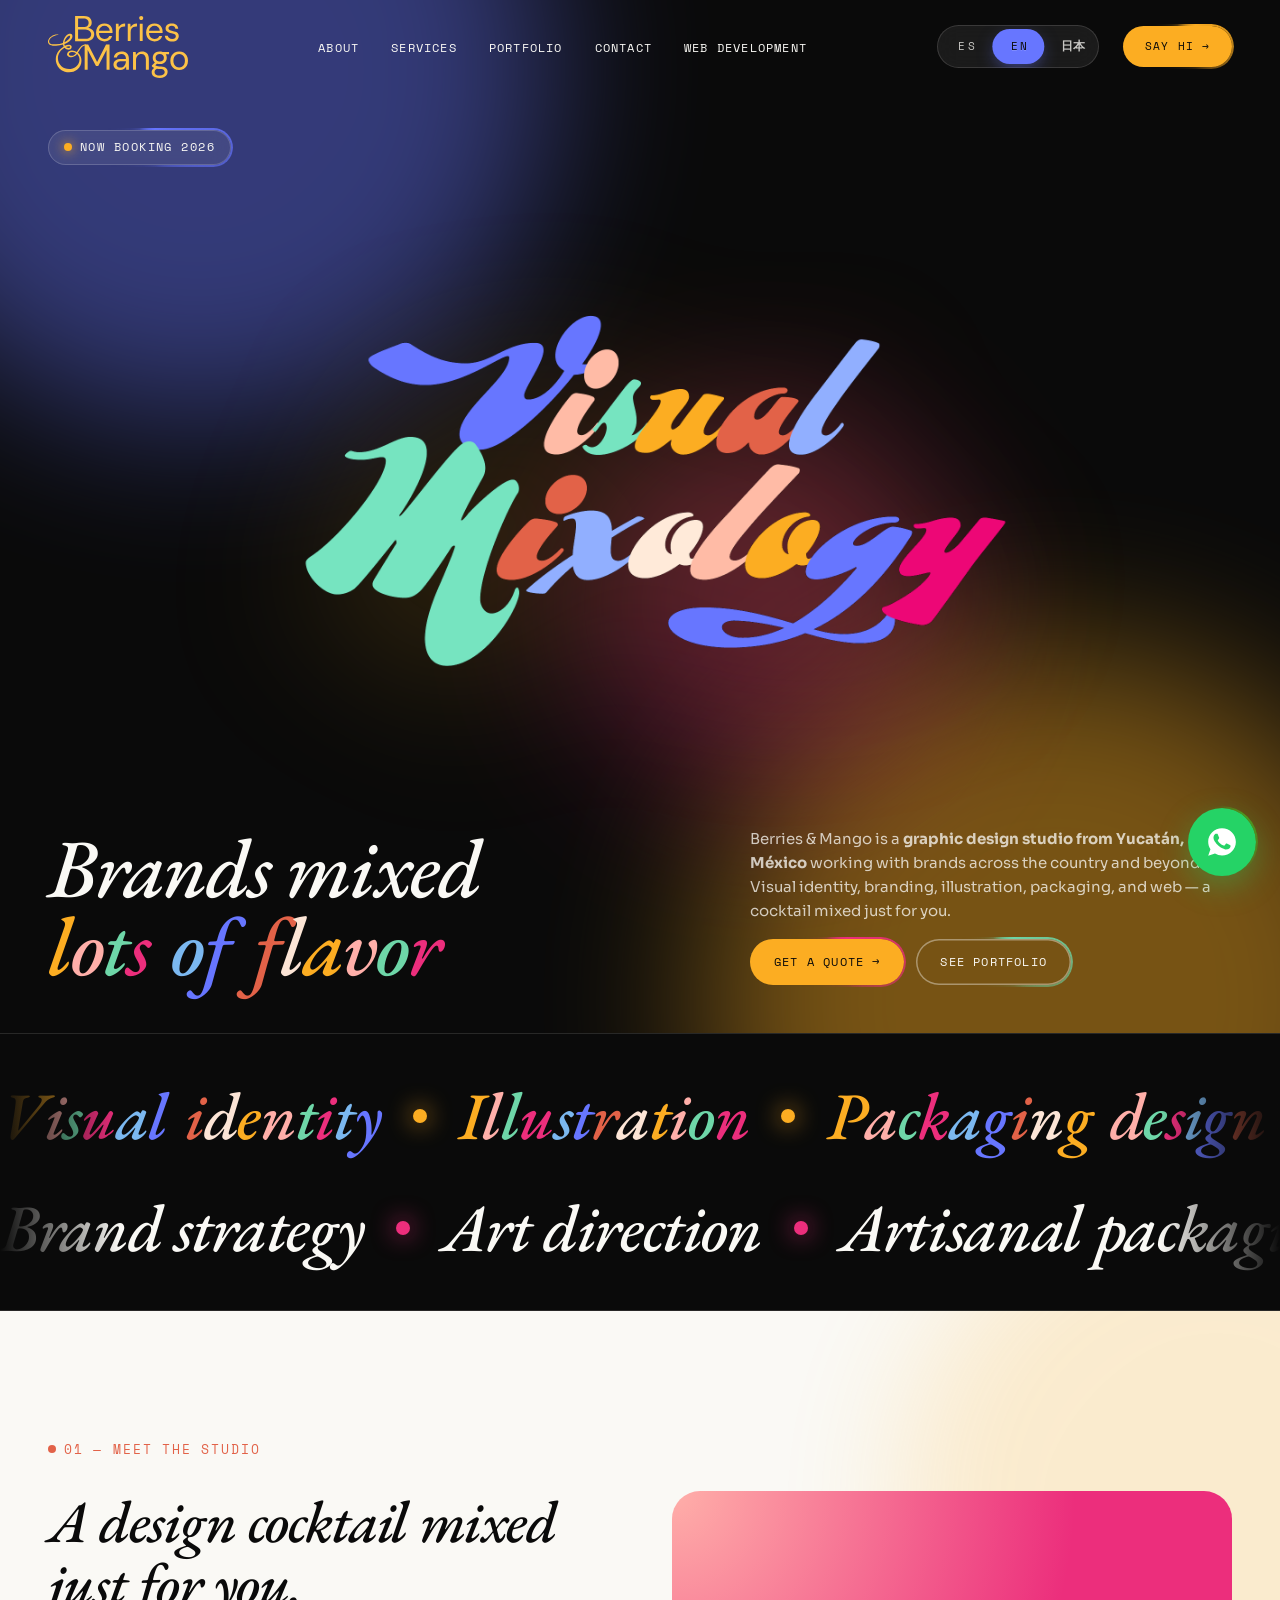
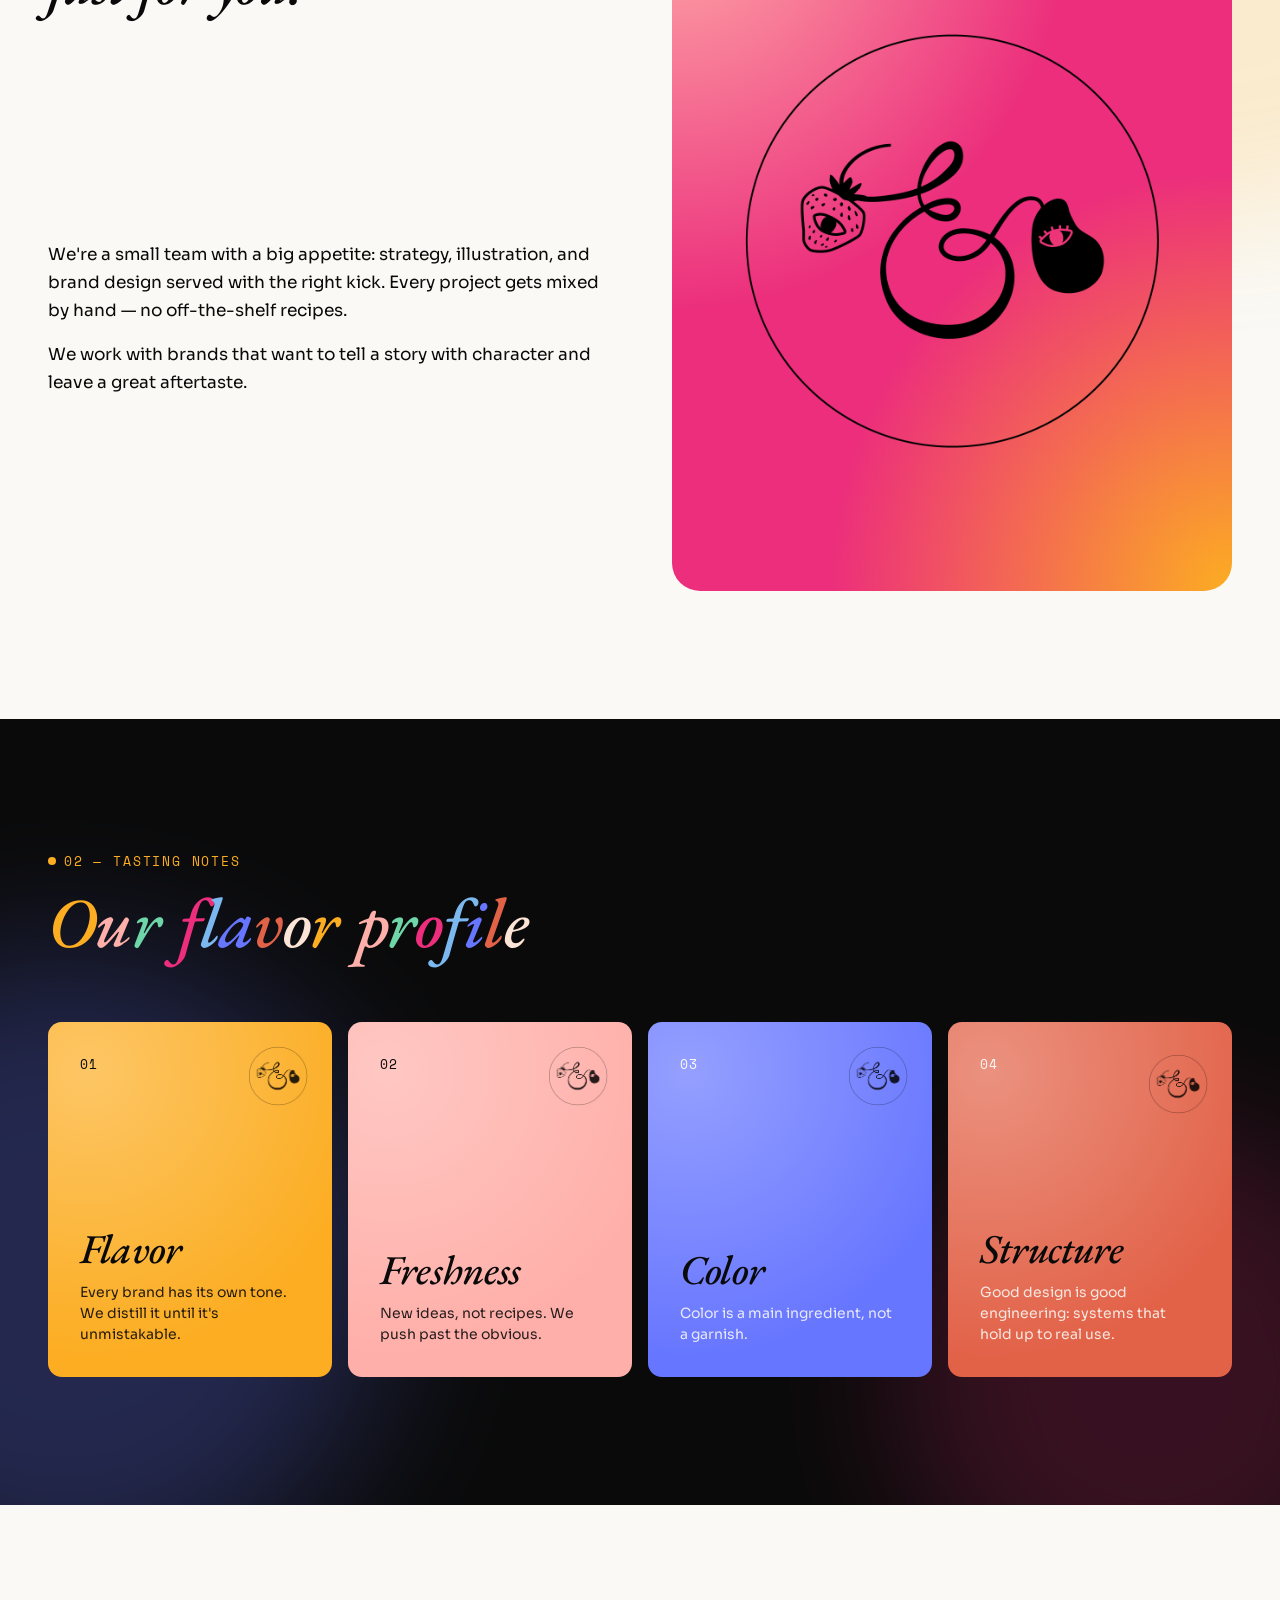
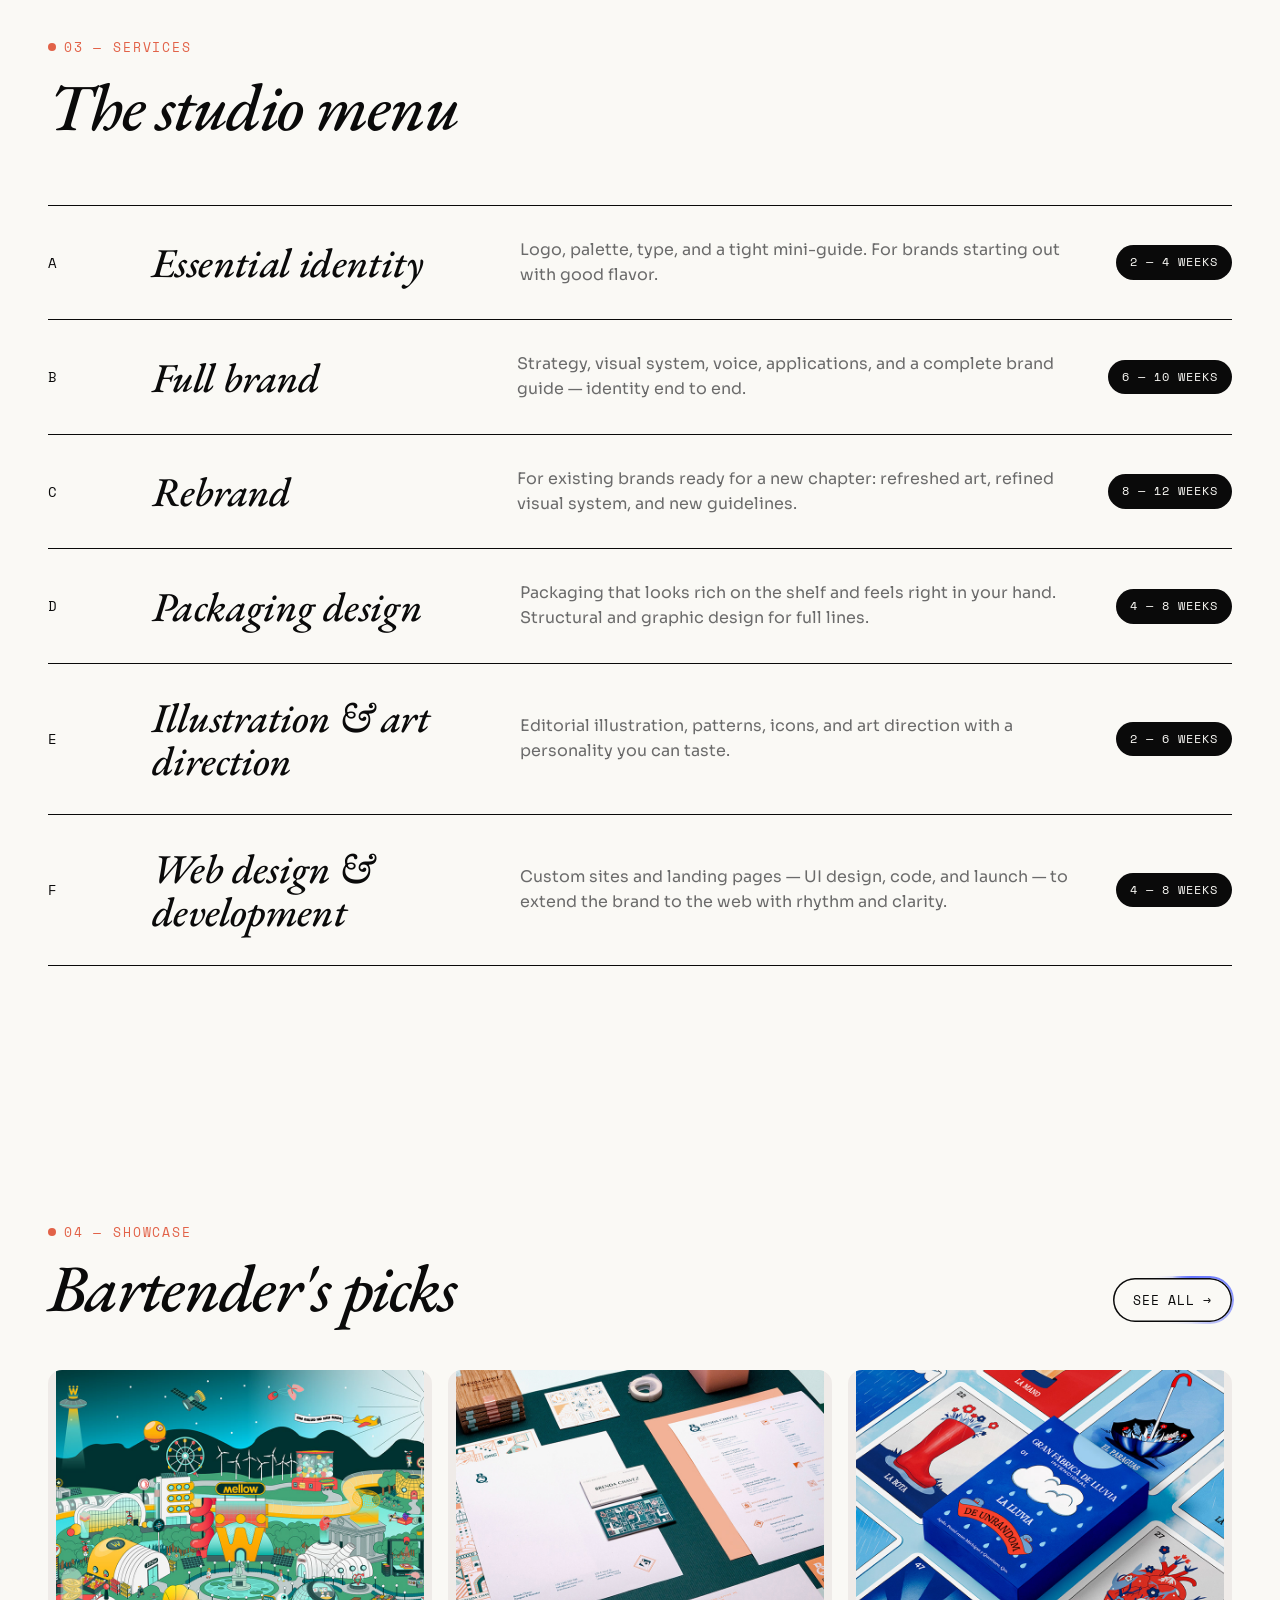
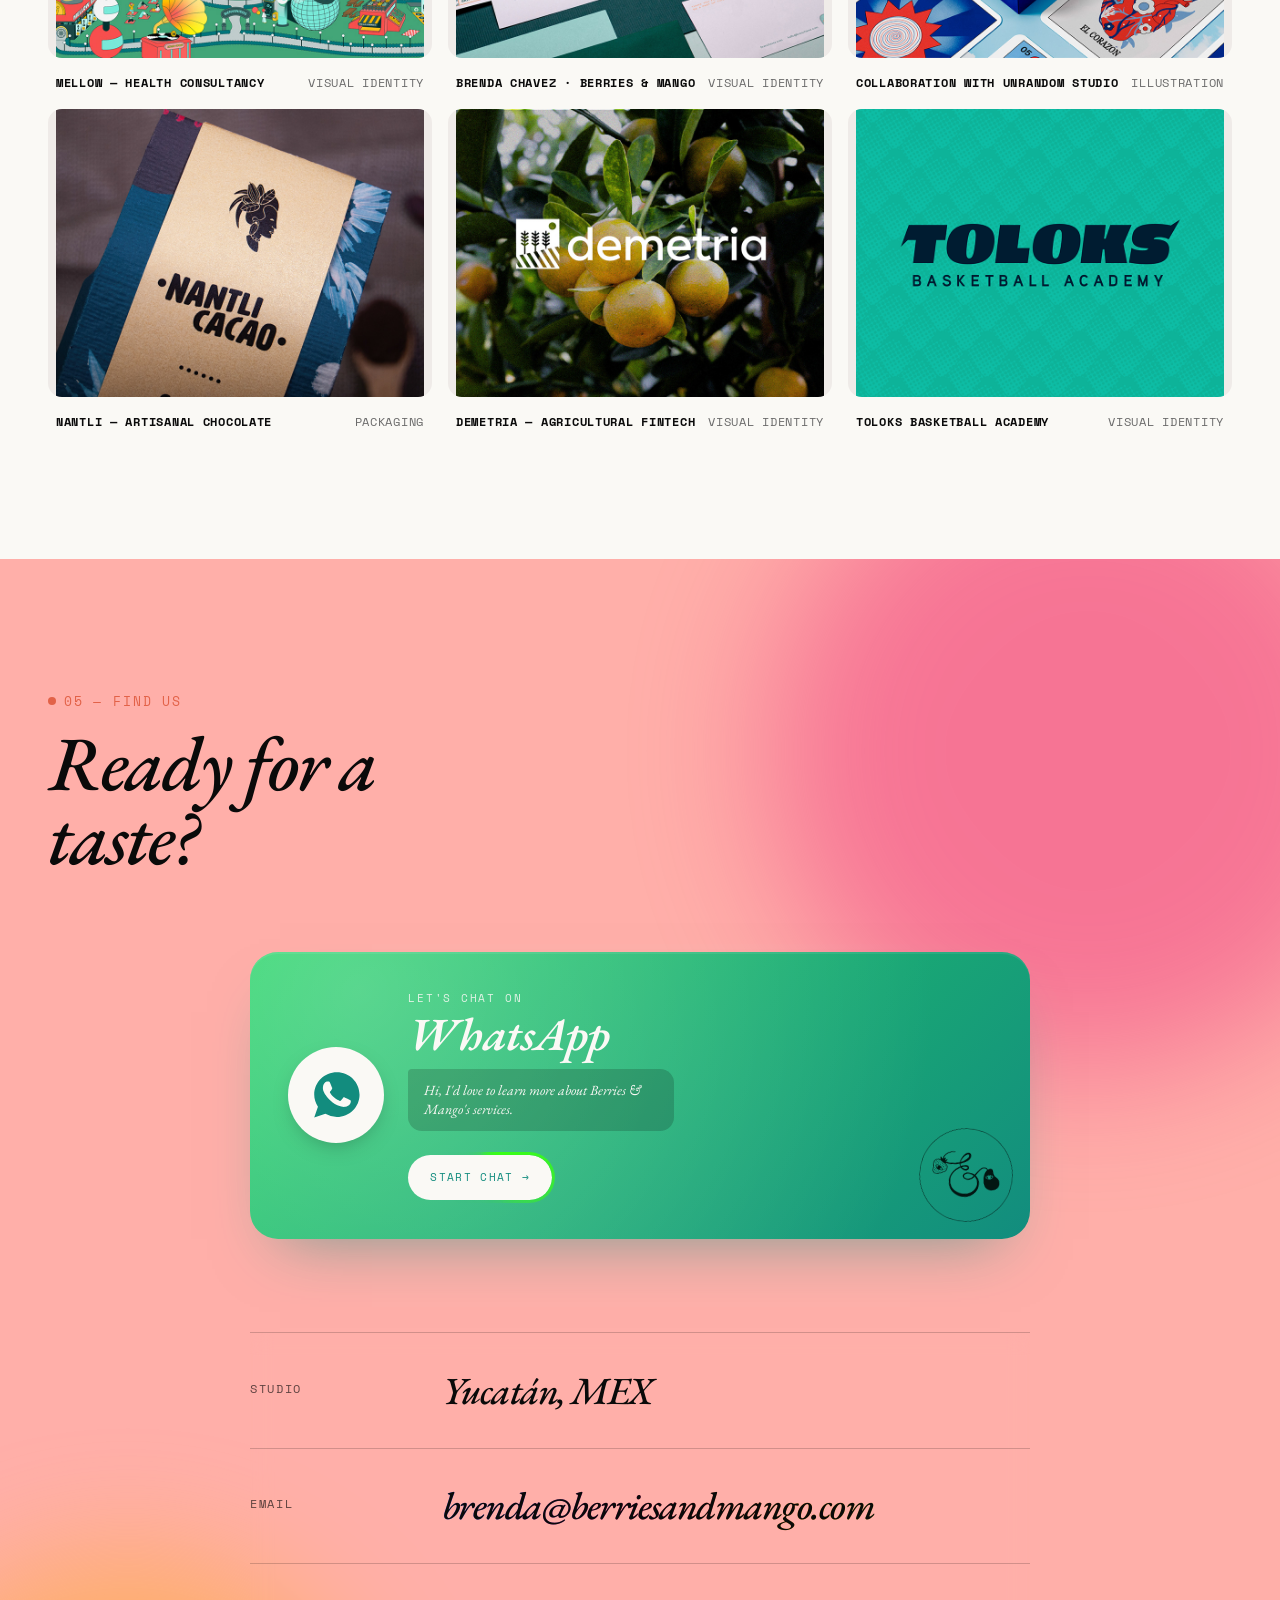
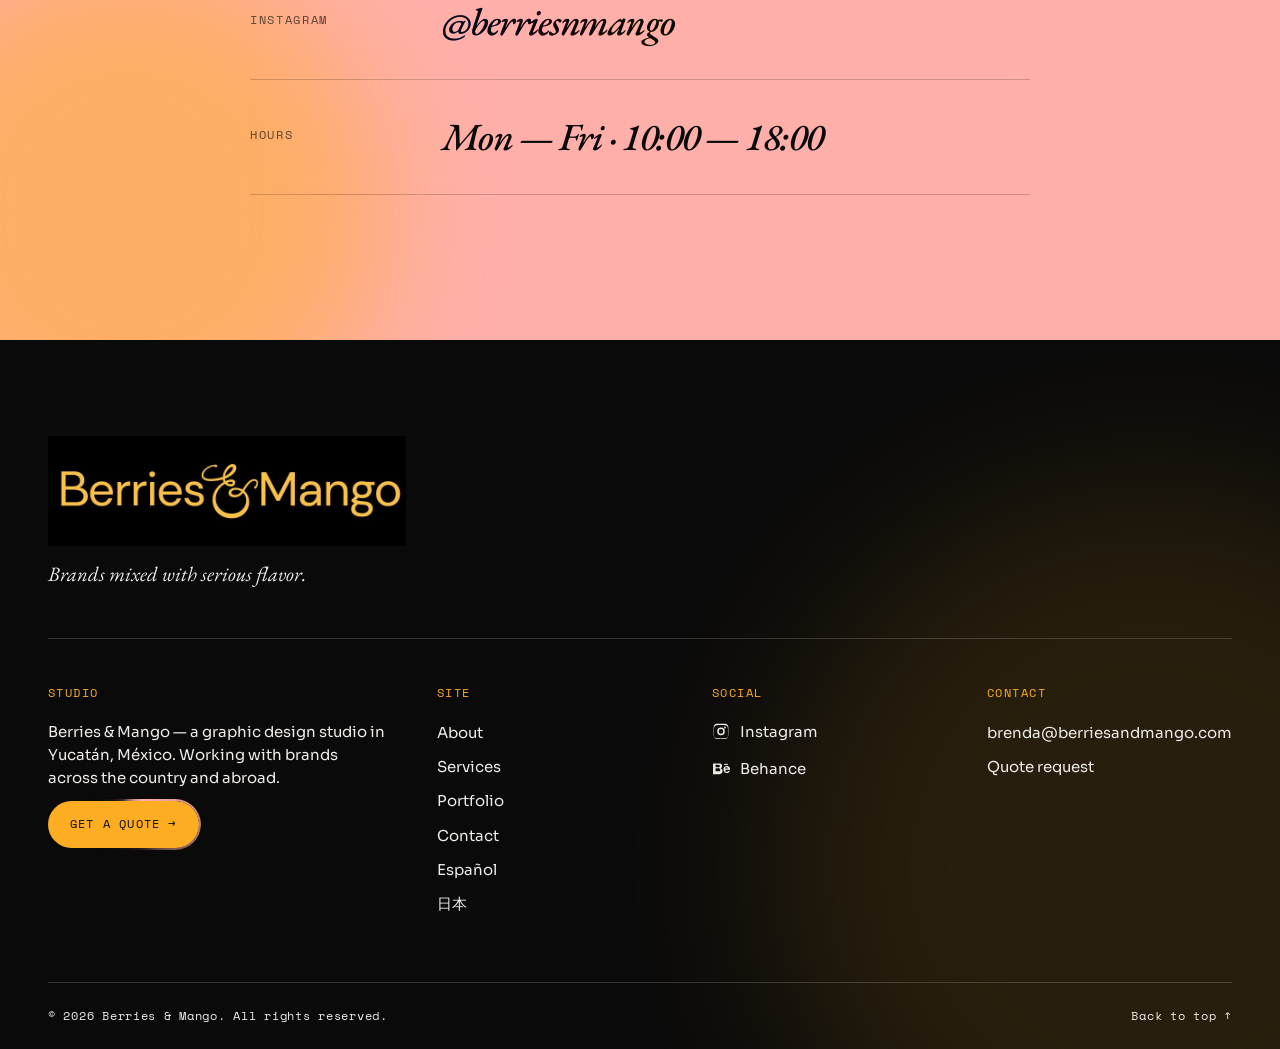
==== commit 1aa8f675: "Link the web studio: EN/JP nav, service-row banner, tighter nav - 'Web Development' / 'ウェブ開発' link t" ====
--- a/en/index.html
+++ b/en/index.html
@@ -173,6 +173,7 @@
                         <li class="header__nav-item"><a class="header__nav-link" href="#services">Services</a></li>
                         <li class="header__nav-item"><a class="header__nav-link" href="/en/portfolio.html">Portfolio</a></li>
                         <li class="header__nav-item"><a class="header__nav-link" href="#contact">Contact</a></li>
+                        <li class="header__nav-item"><a class="header__nav-link" href="https://web.berriesandmango.com" target="_blank" rel="noopener noreferrer">Web Development</a></li>
                     </ul>
                 </nav>
 
@@ -479,13 +480,21 @@
                             </p>
                             <span class="presentaciones__row-tag">2 — 6 weeks</span>
                         </li>
-                        <li class="presentaciones__row">
+                        <li class="presentaciones__row presentaciones__row--web" data-web-row>
                             <span class="presentaciones__num">F</span>
                             <h3 class="presentaciones__row-title">Web design &amp; development</h3>
                             <p class="presentaciones__row-desc">
                                 Custom sites and landing pages — UI design, code, and launch — to extend the brand to the web with rhythm and clarity.
                             </p>
                             <span class="presentaciones__row-tag">4 — 8 weeks</span>
+                            <a class="presentaciones__web" href="https://web.berriesandmango.com" target="_blank" rel="noopener noreferrer">
+                                <img class="presentaciones__web-thumb" src="/assets/images/web-studio-preview.webp" alt="" width="480" height="270" loading="lazy" decoding="async">
+                                <span class="presentaciones__web-text">
+                                    <span class="presentaciones__web-label">Our web studio</span>
+                                    <span class="presentaciones__web-url">web.berriesandmango.com</span>
+                                </span>
+                                <span class="presentaciones__web-cta">Visit <span aria-hidden="true">→</span></span>
+                            </a>
                         </li>
                     </ol>
                 </div>
@@ -651,5 +660,6 @@
     <script src="/scripts/main.js" defer></script>
     <script src="/scripts/lang-switch.js" defer></script>
     <script src="/scripts/ripple.js" defer></script>
+    <script src="/scripts/web-banner.js" defer></script>
 </body>
 </html>
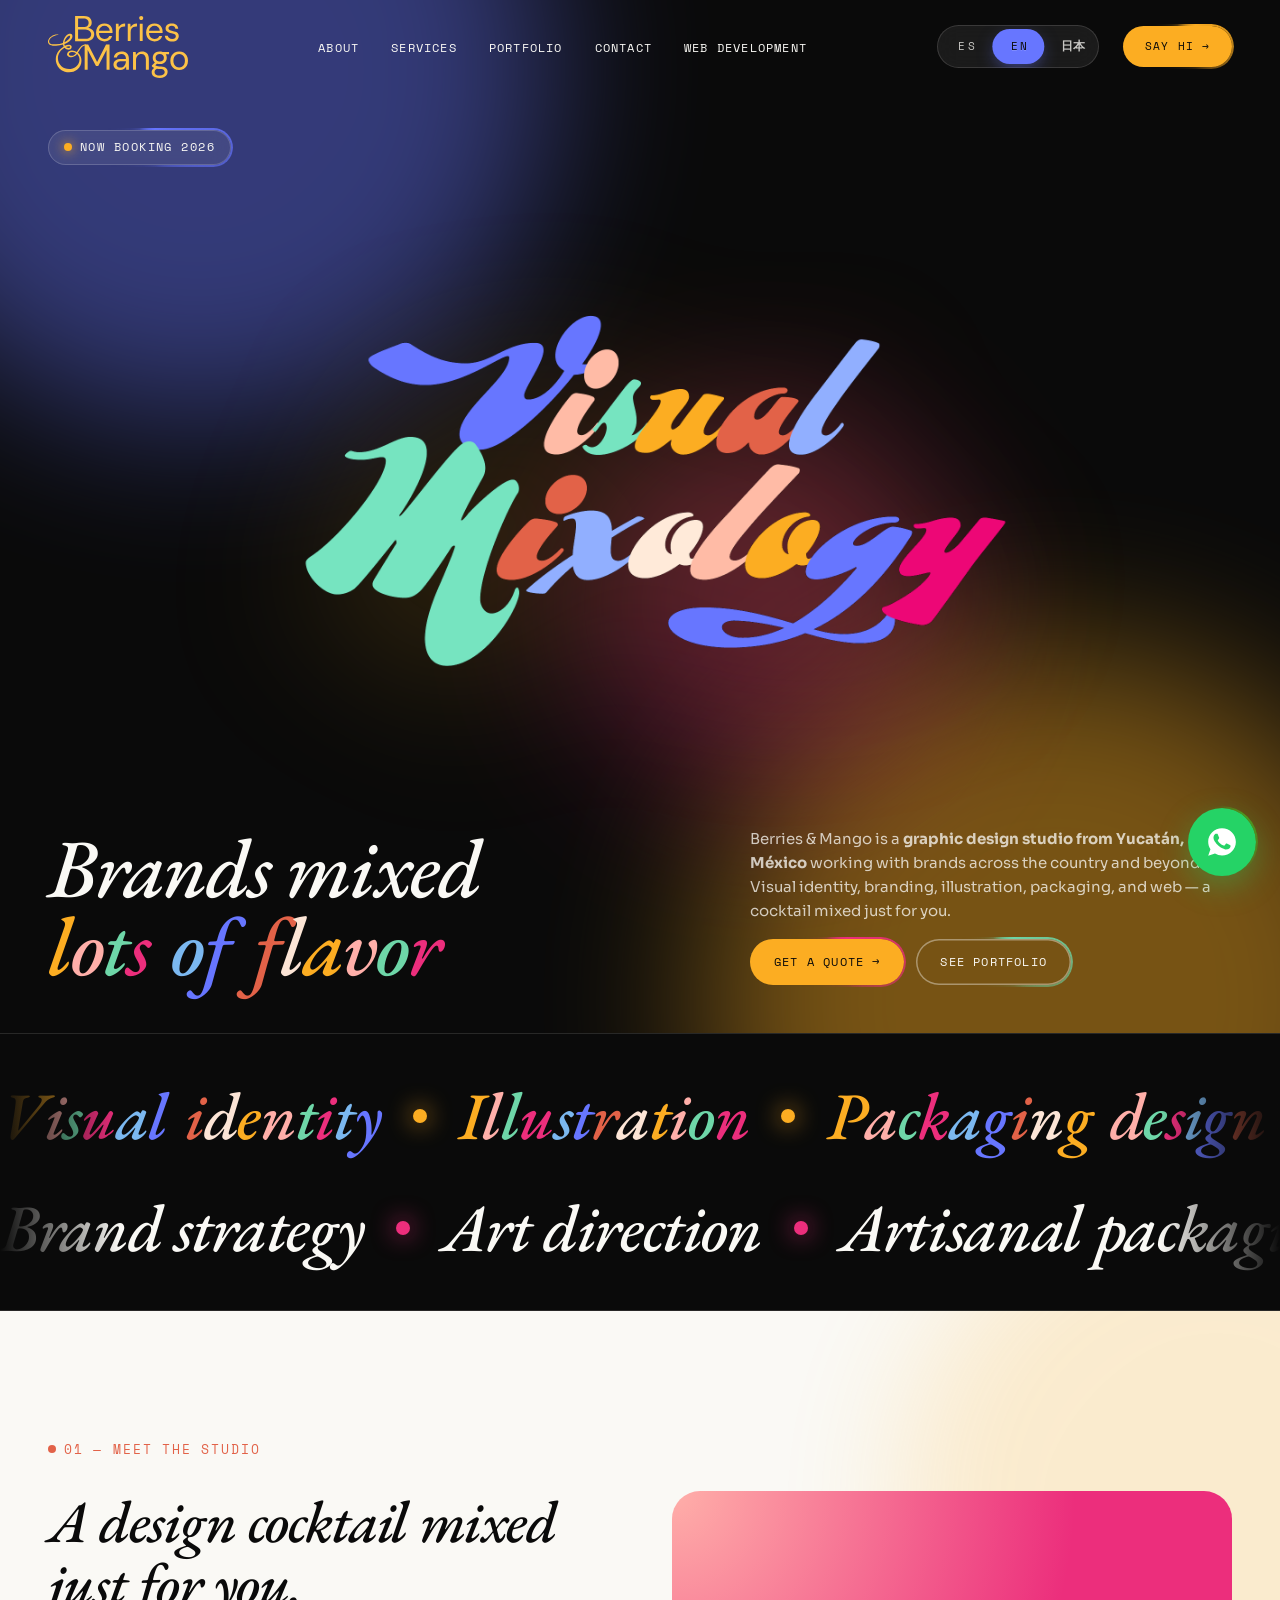
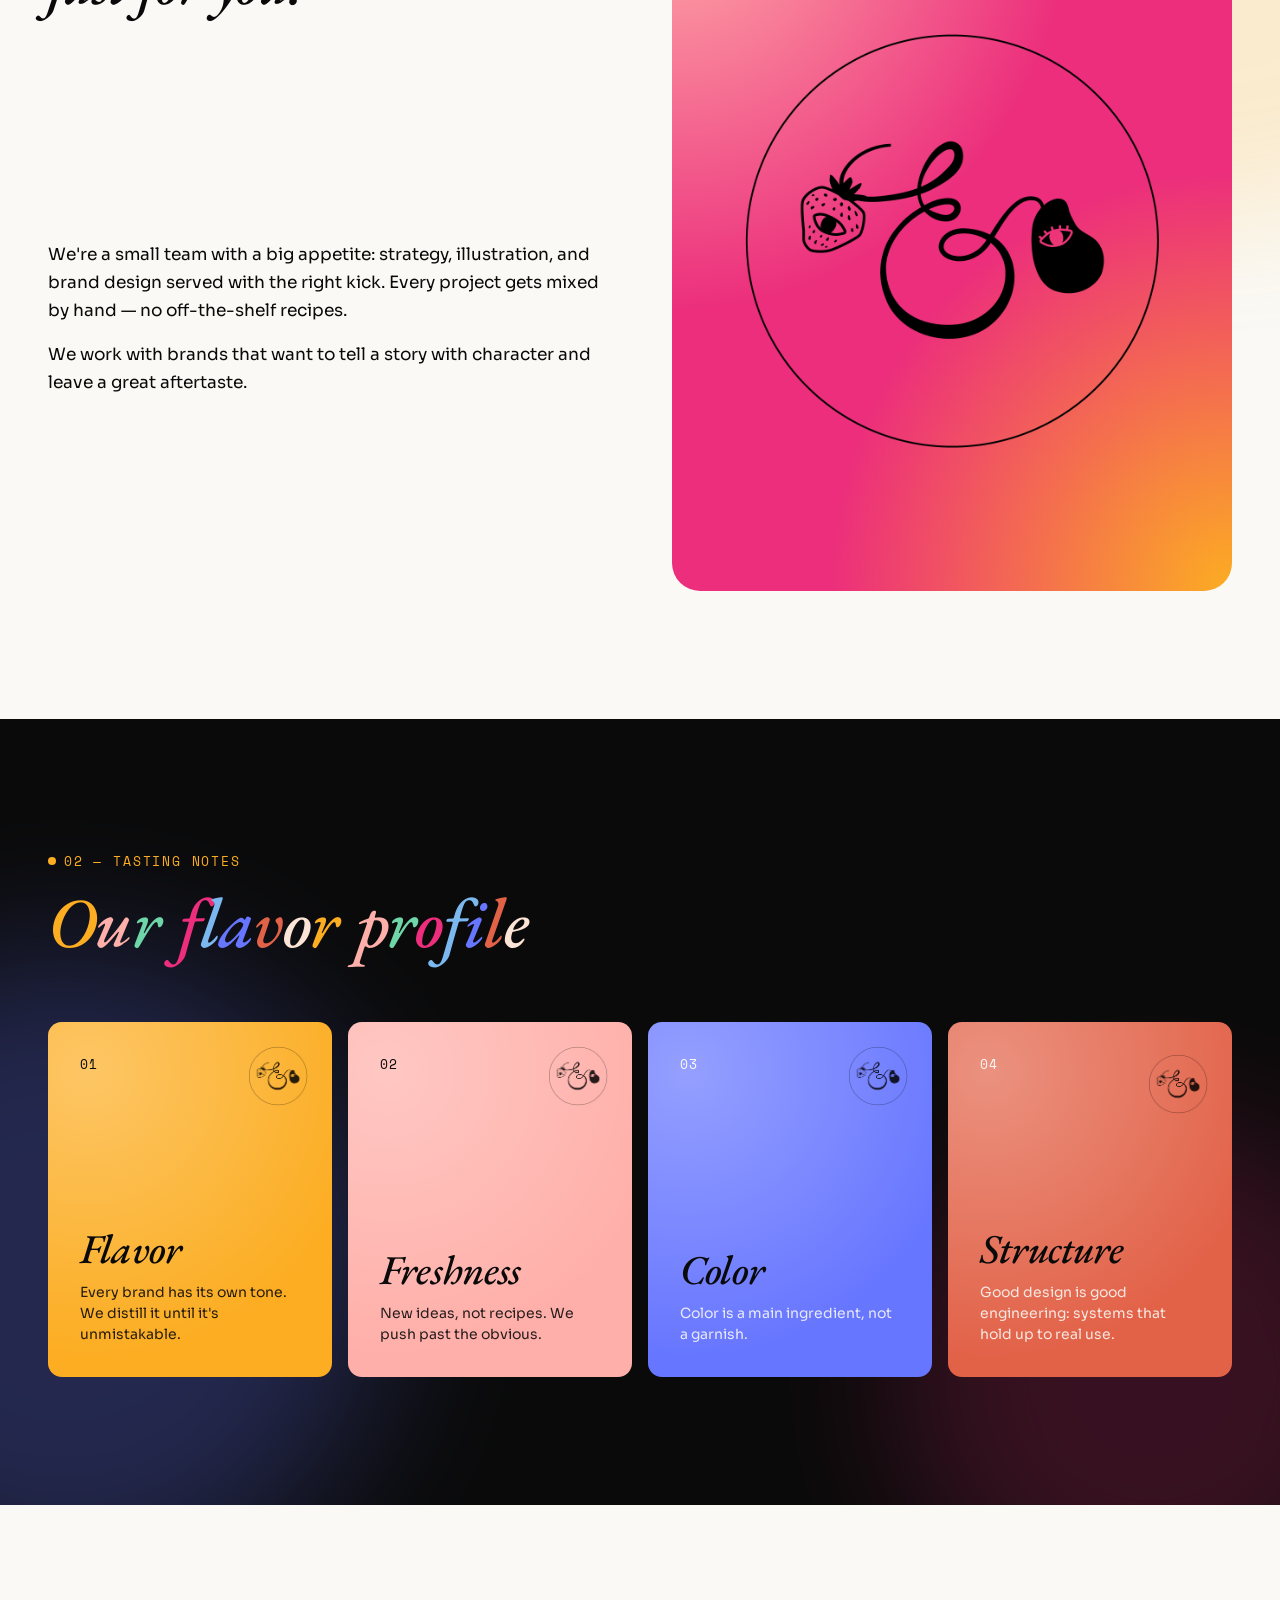
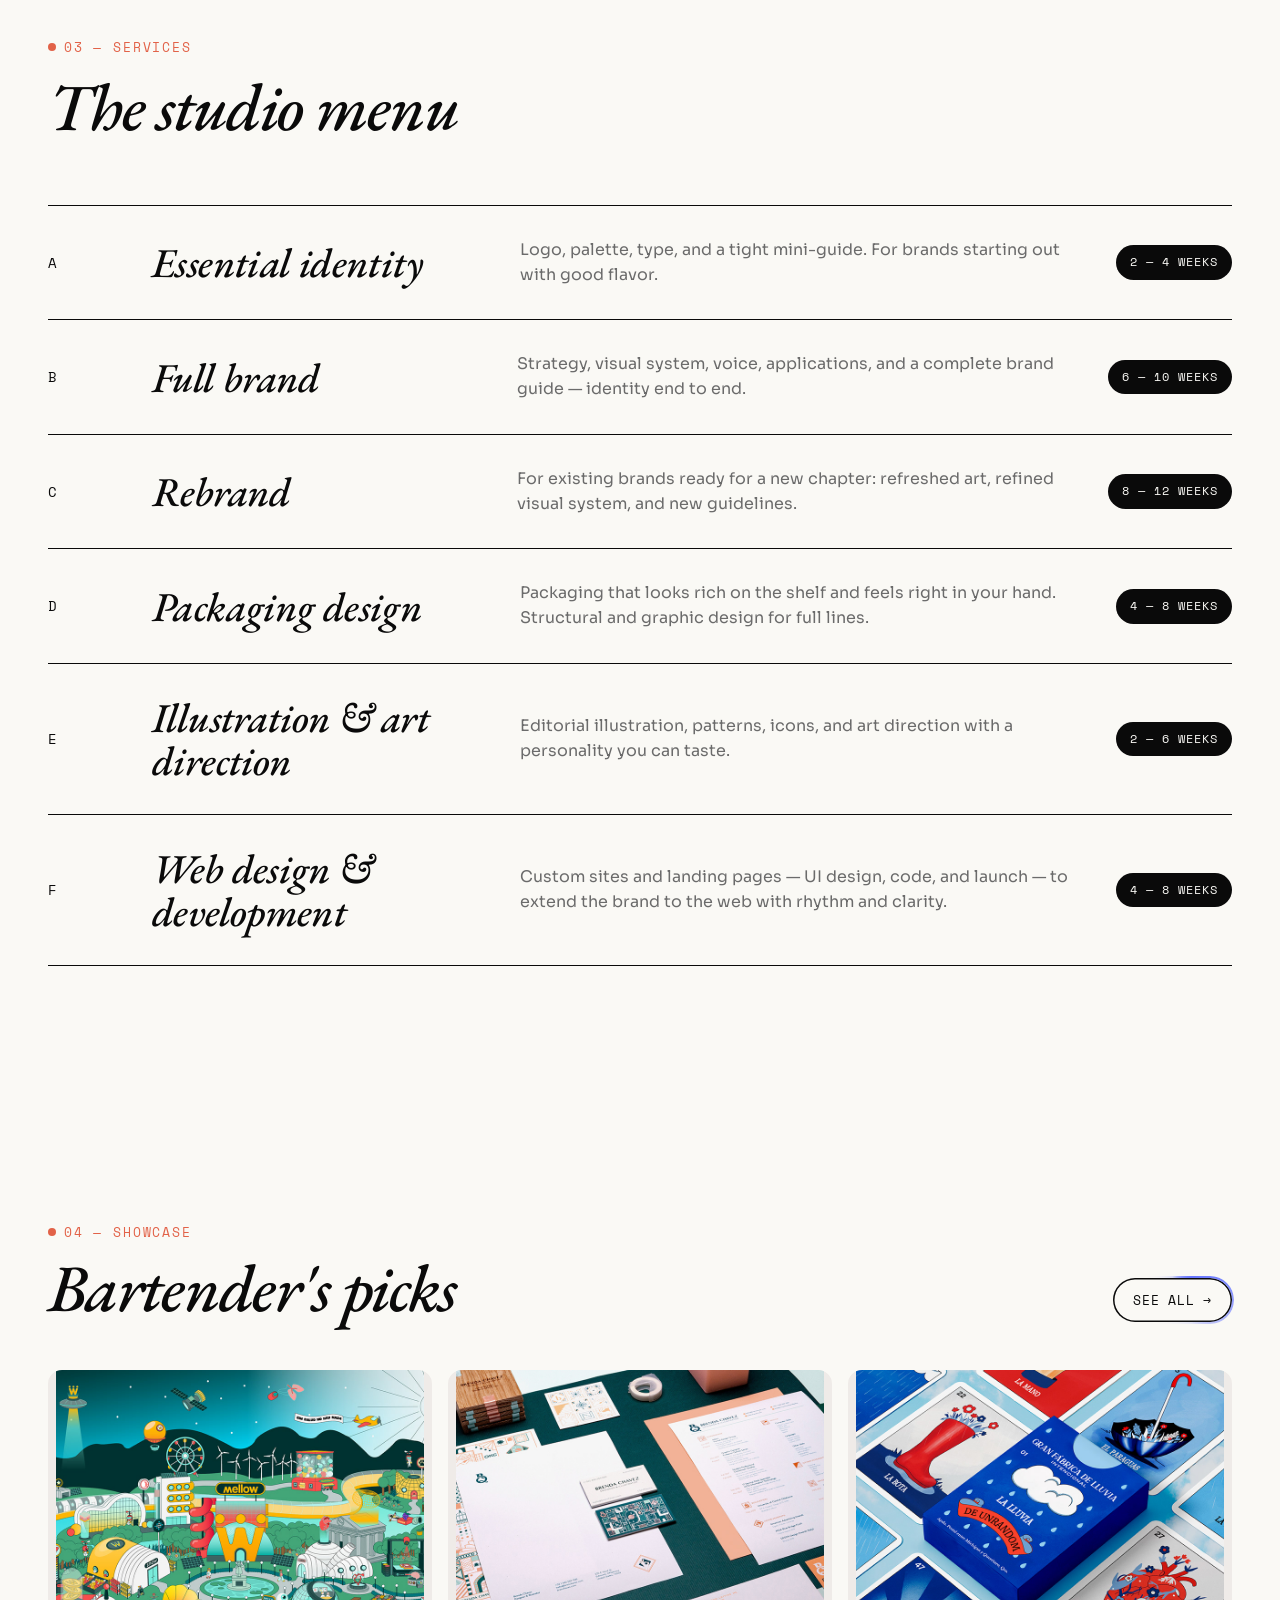
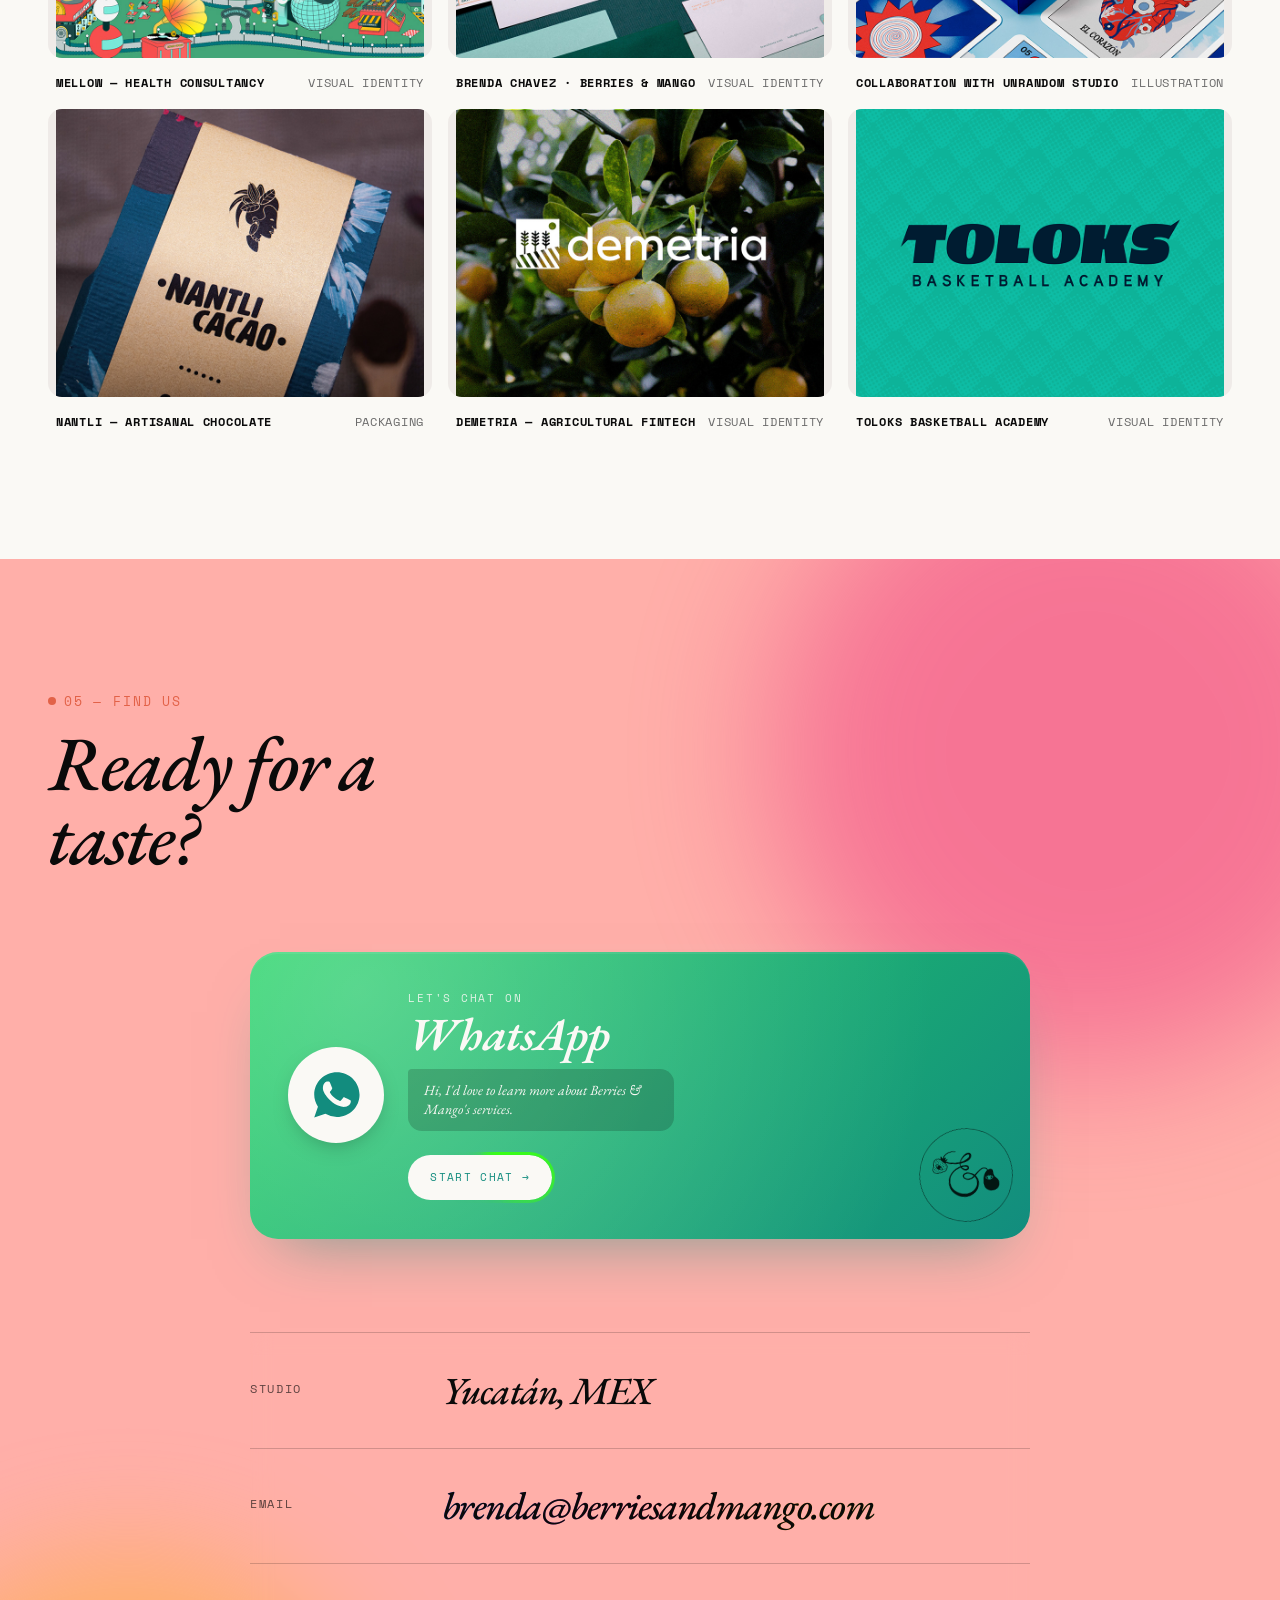
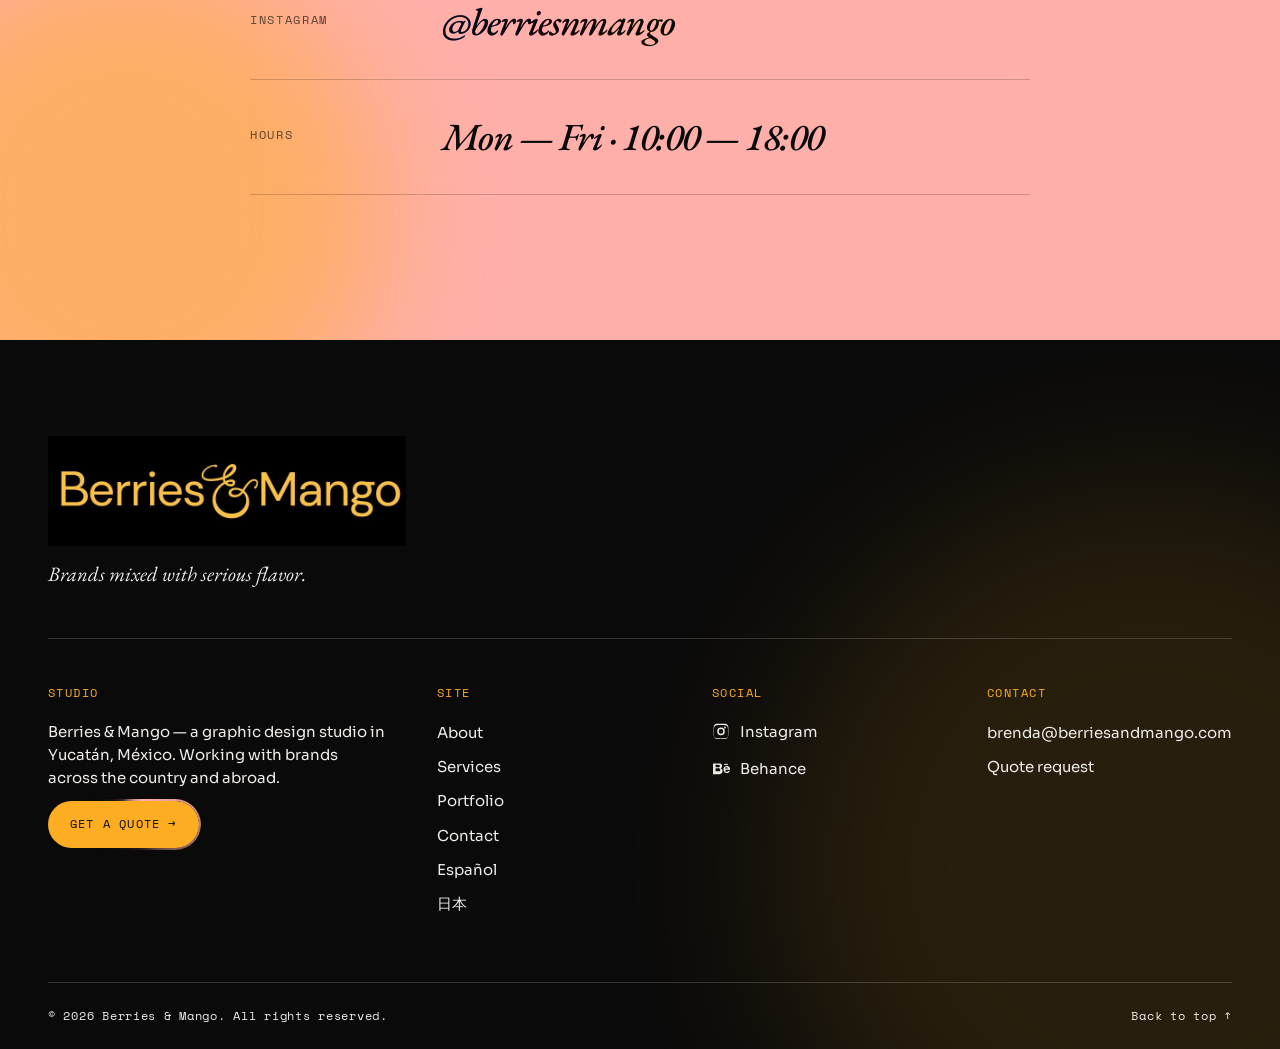
==== commit cbcf8fcd: "SEO: concise meta descriptions, clean sitemap with hreflang - ES/EN home and portfolio descriptions " ====
--- a/en/index.html
+++ b/en/index.html
@@ -18,7 +18,7 @@
 
     <!-- ============== PRIMARY SEO ============== -->
     <title>Berries &amp; Mango — Graphic Design Studio from Yucatán, México</title>
-    <meta name="description" content="Berries &amp; Mango is a graphic design studio based in Yucatán, México — working with brands across the country and abroad. Visual identity, branding, packaging, illustration, and web design served with serious flavor.">
+    <meta name="description" content="Graphic design studio from Yucatán, México. Branding, visual identity, packaging, illustration and web design for brands across Mexico and abroad.">
     <meta name="keywords" content="graphic design studio Mexico, branding studio Yucatán, Mexican design studio, packaging design Mexico, visual identity studio, illustration studio, web design Mexico, brand strategy, Berries and Mango, Brenda Chavez">
     <meta name="author" content="Berries &amp; Mango">
     <meta name="robots" content="index, follow, max-image-preview:large, max-snippet:-1">
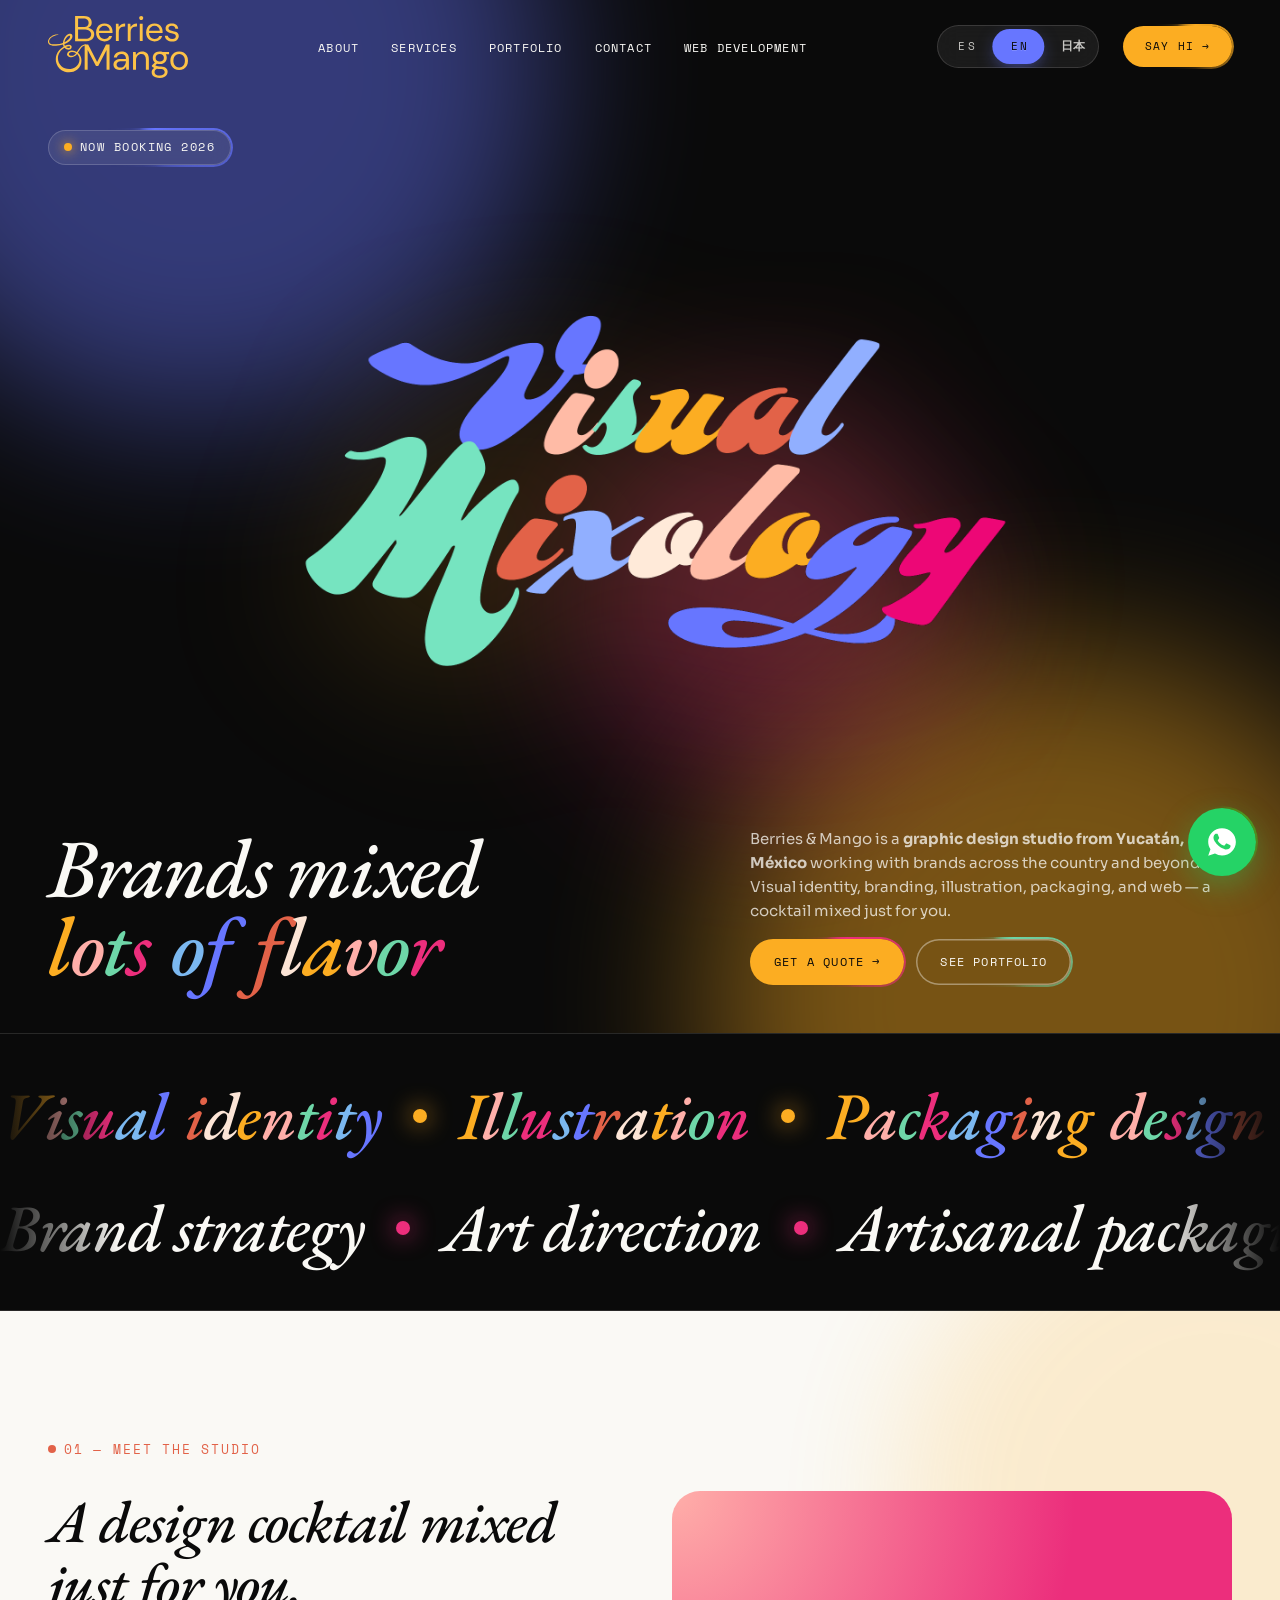
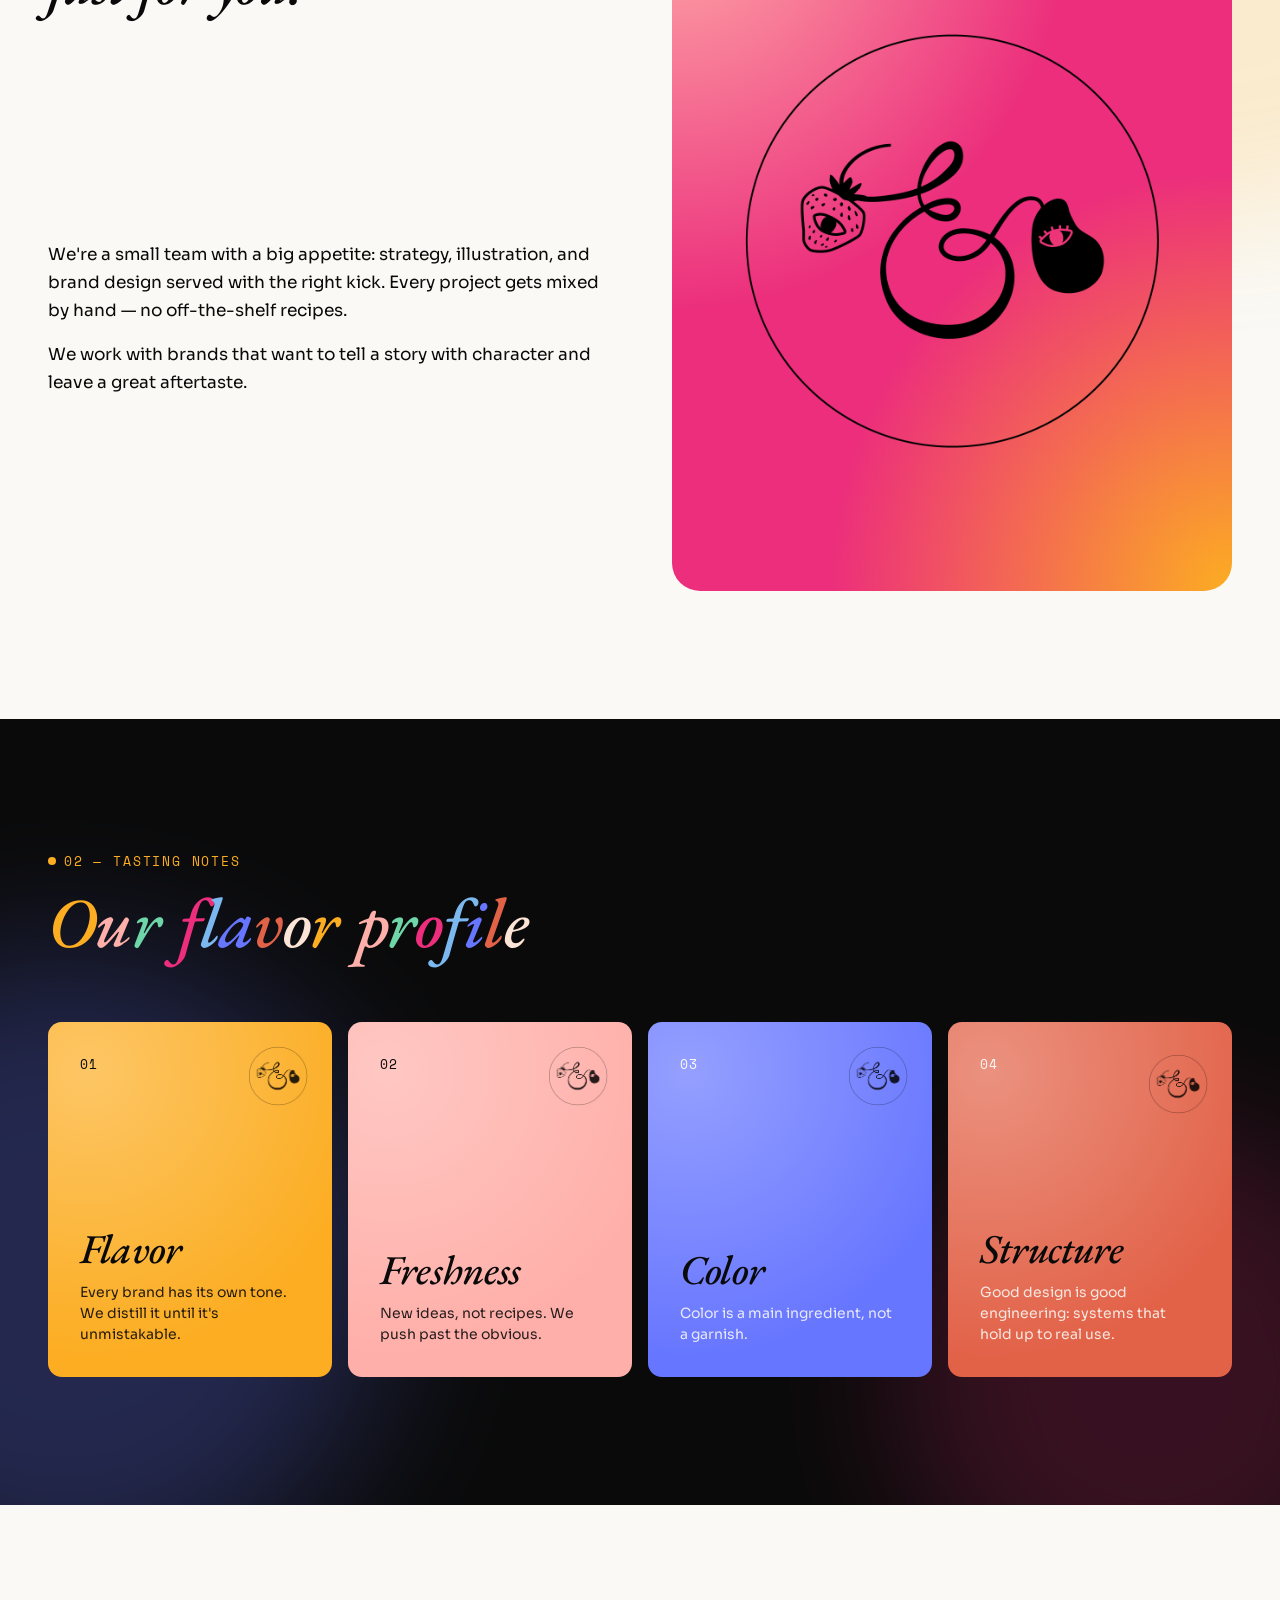
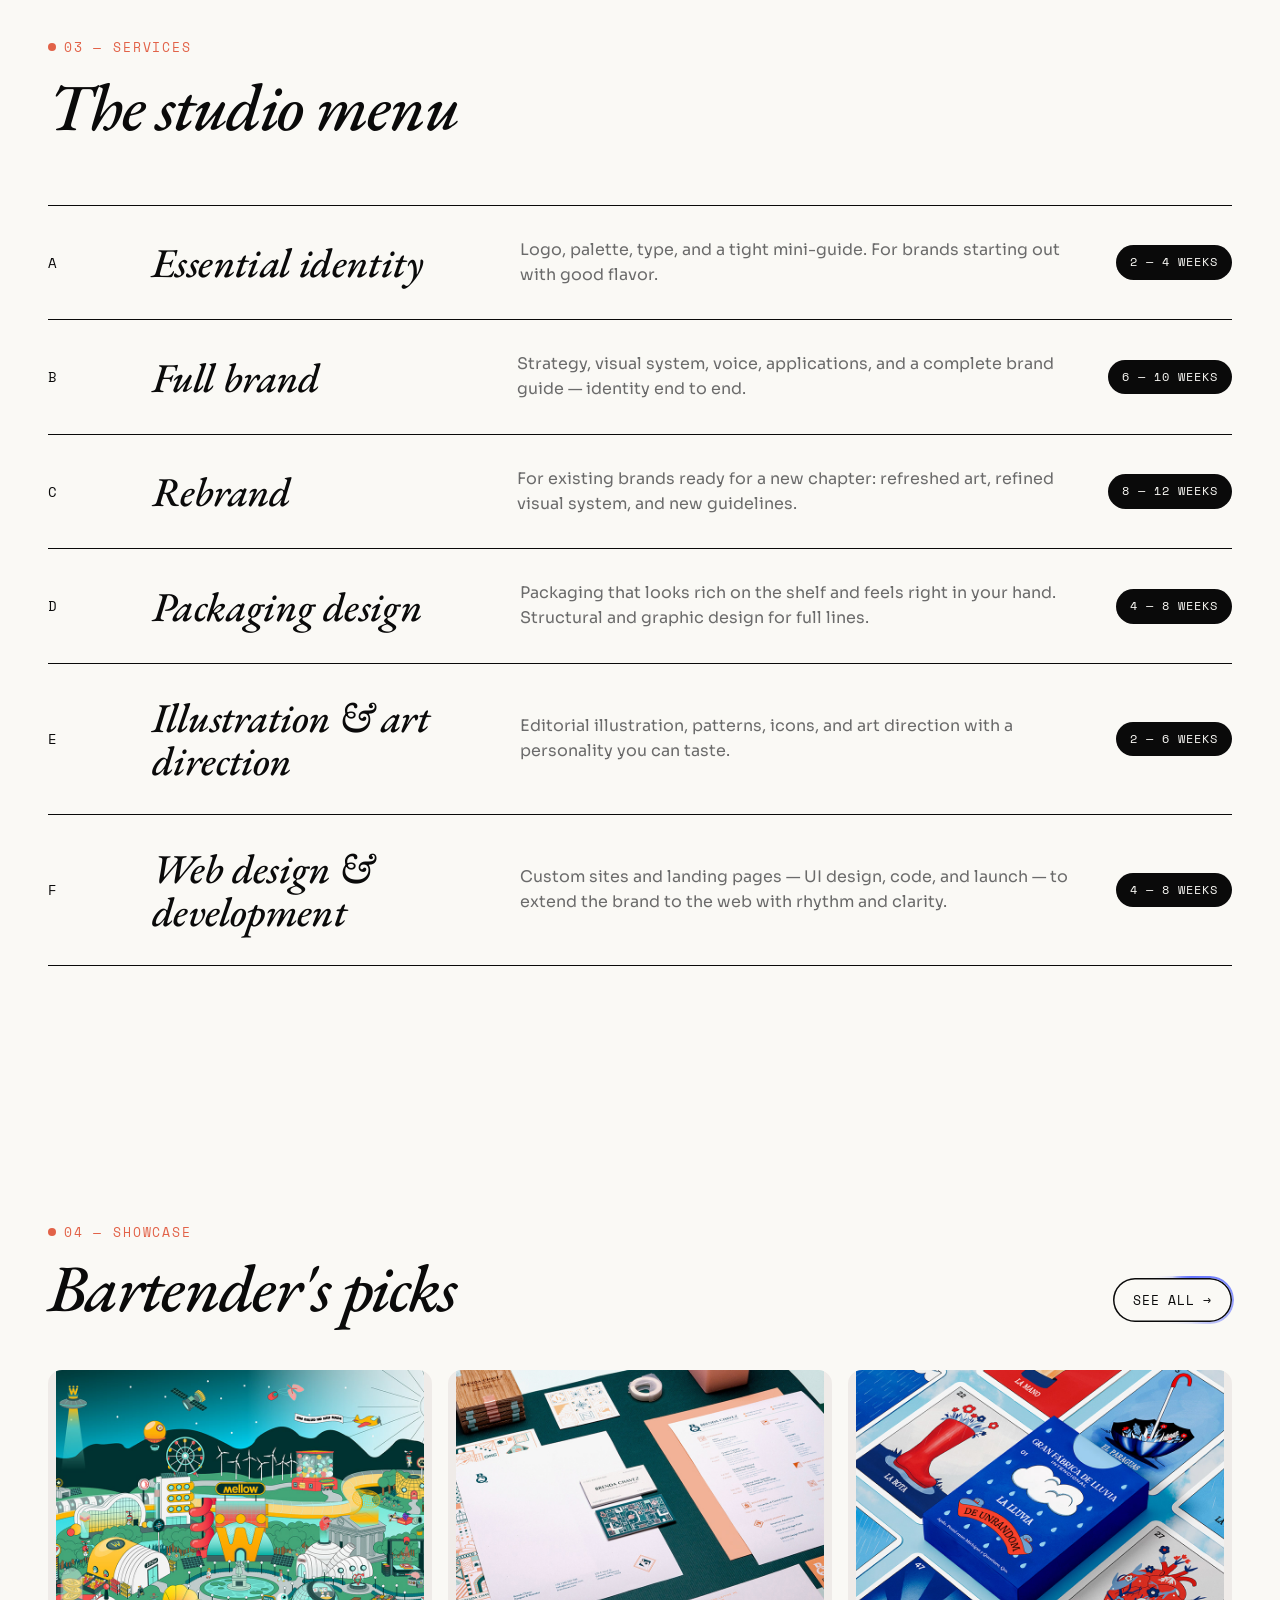
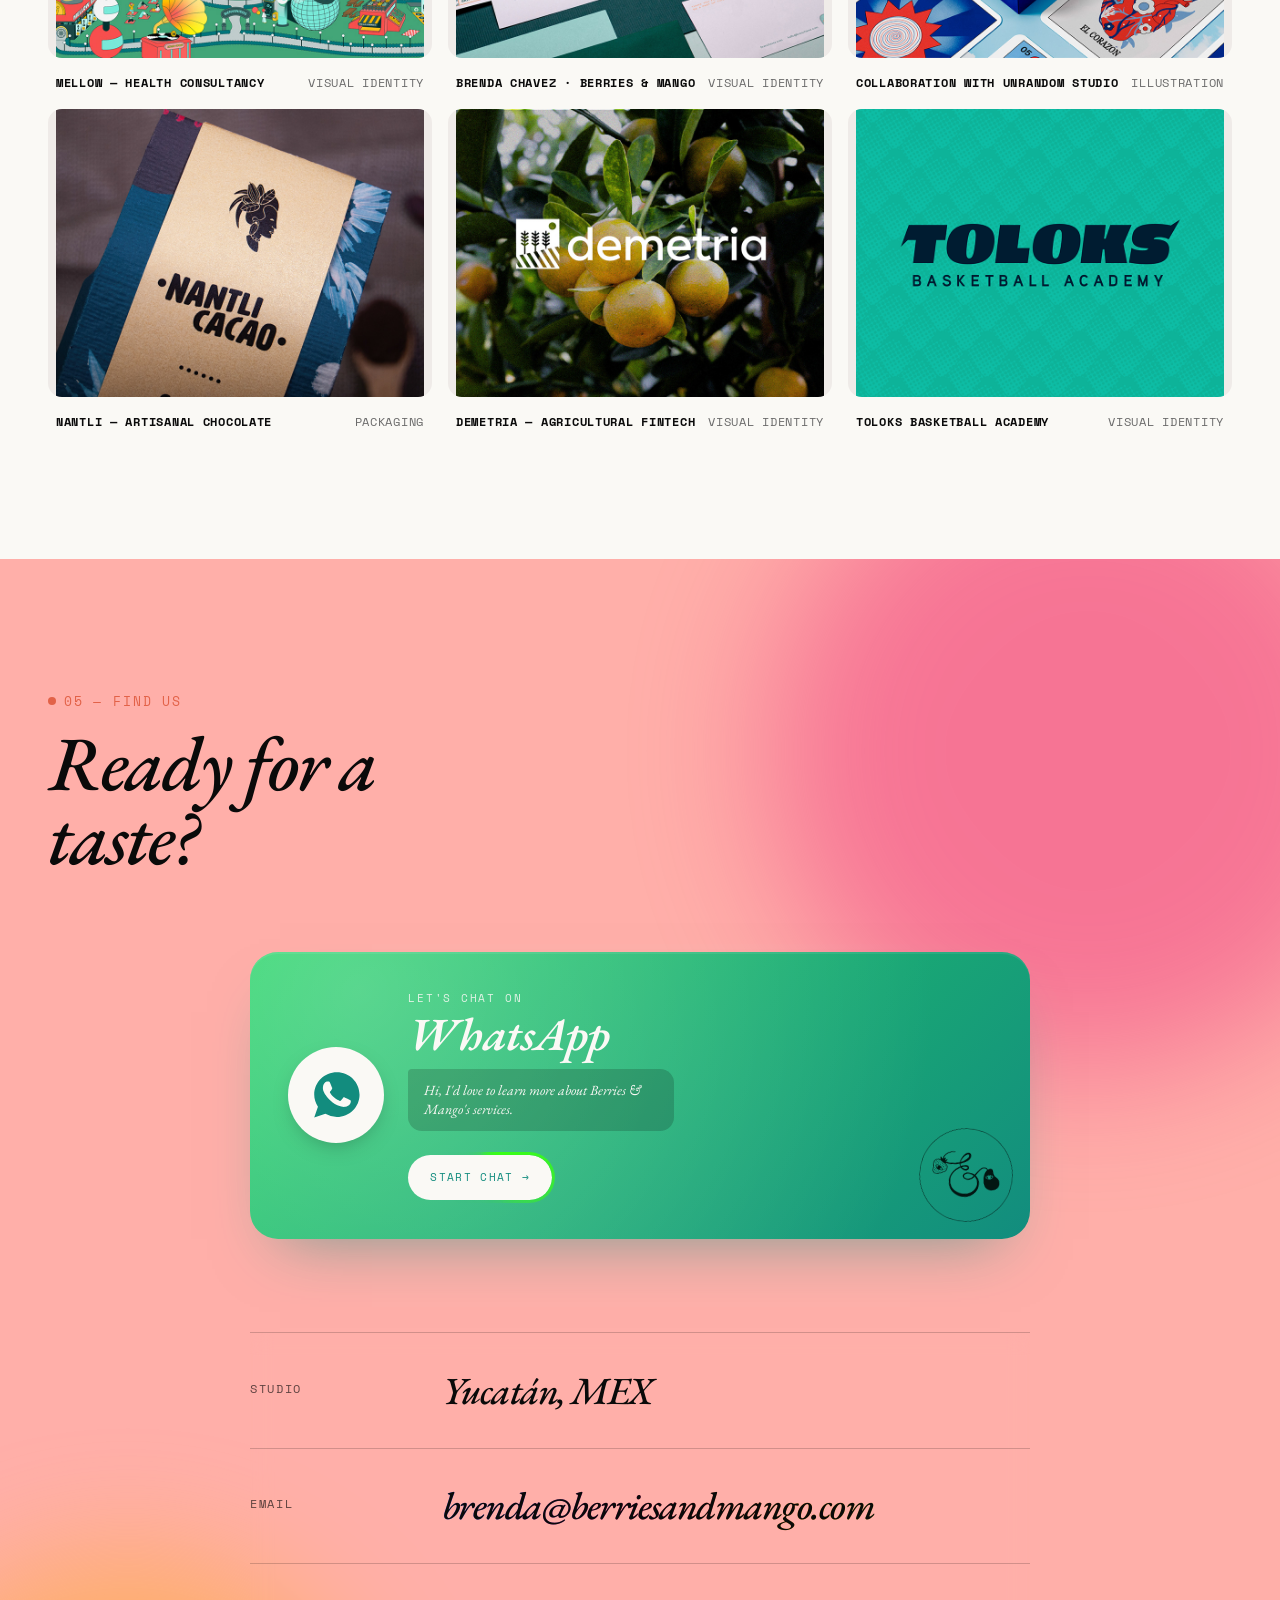
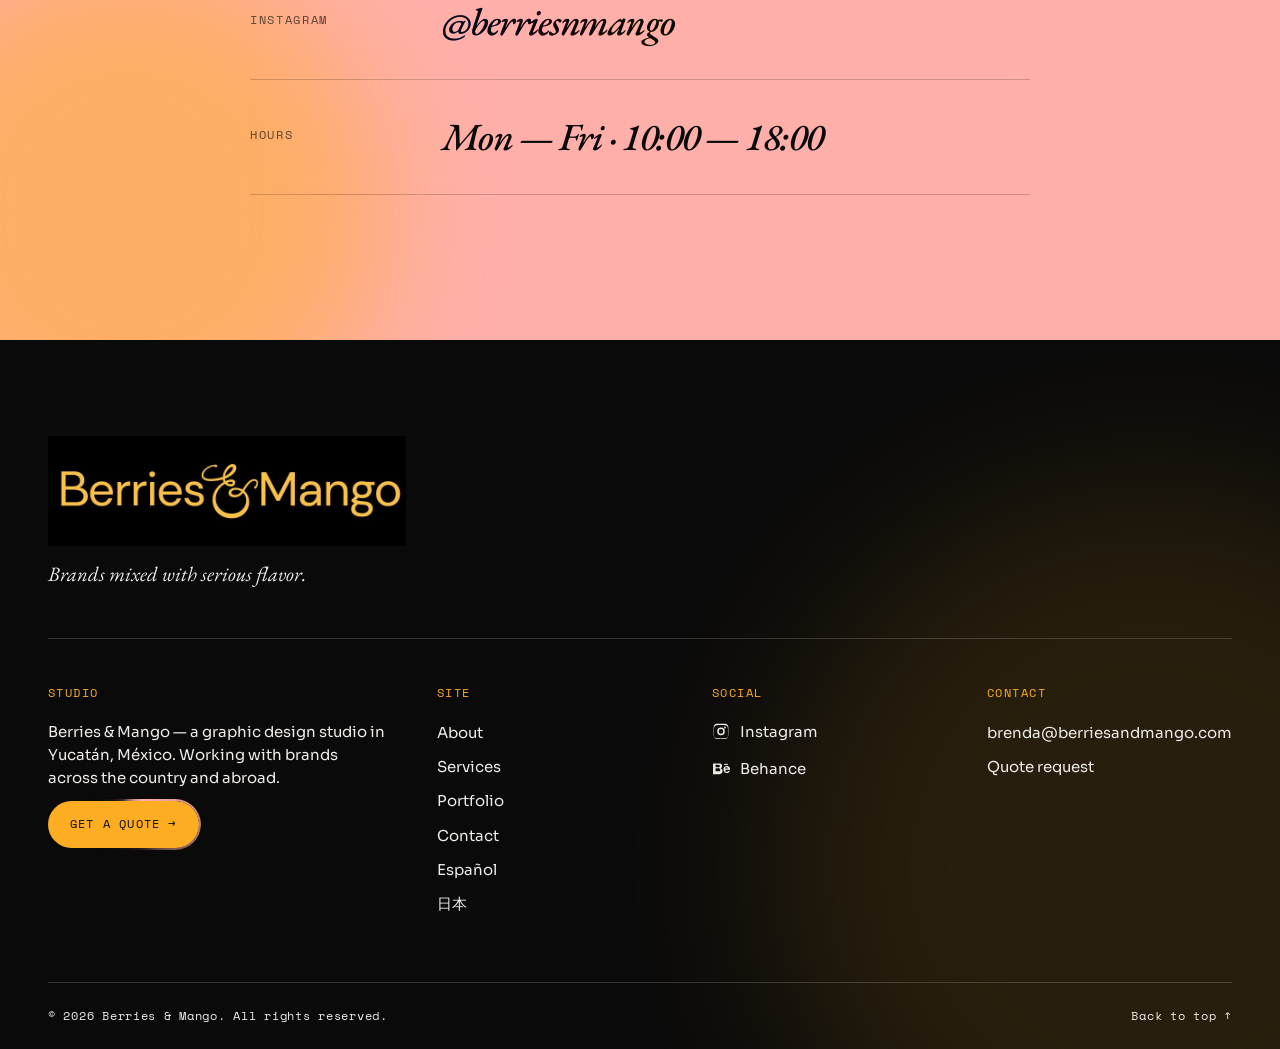
==== commit a134e614: "Add Google Analytics (G-4Z7M8RE13K) with key click events Tracks WhatsApp, email and clicks through " ====
--- a/en/index.html
+++ b/en/index.html
@@ -1,6 +1,30 @@
 <!DOCTYPE html>
 <html lang="en">
 <head>
+    <!-- Google tag (gtag.js) -->
+    <script async src="https://www.googletagmanager.com/gtag/js?id=G-4Z7M8RE13K"></script>
+    <script>
+      window.dataLayer = window.dataLayer || [];
+      function gtag(){dataLayer.push(arguments);}
+      gtag('js', new Date());
+
+      gtag('config', 'G-4Z7M8RE13K');
+
+      // Key actions: WhatsApp, email and jumps to the web studio site
+      document.addEventListener('click', function (e) {
+        var t = e.target;
+        var a = t.closest && t.closest('a[href]');
+        var href = a ? a.href : '';
+        if (/wa\.me\//.test(href)) {
+          gtag('event', 'whatsapp_click', { link_url: href, link_text: (a.textContent || '').trim().slice(0, 60) });
+        } else if (/^mailto:/.test(href)) {
+          gtag('event', 'email_click', { link_url: href });
+        } else if (location.hostname !== 'web.berriesandmango.com' &&
+                   (/^https:\/\/web\.berriesandmango\.com/.test(href) || (t.closest && t.closest('[data-web-row]')))) {
+          gtag('event', 'web_studio_click', { link_url: href || 'https://web.berriesandmango.com' });
+        }
+      }, true);
+    </script>
     <meta charset="UTF-8">
     <meta name="viewport" content="width=device-width, initial-scale=1.0, viewport-fit=cover">
 
